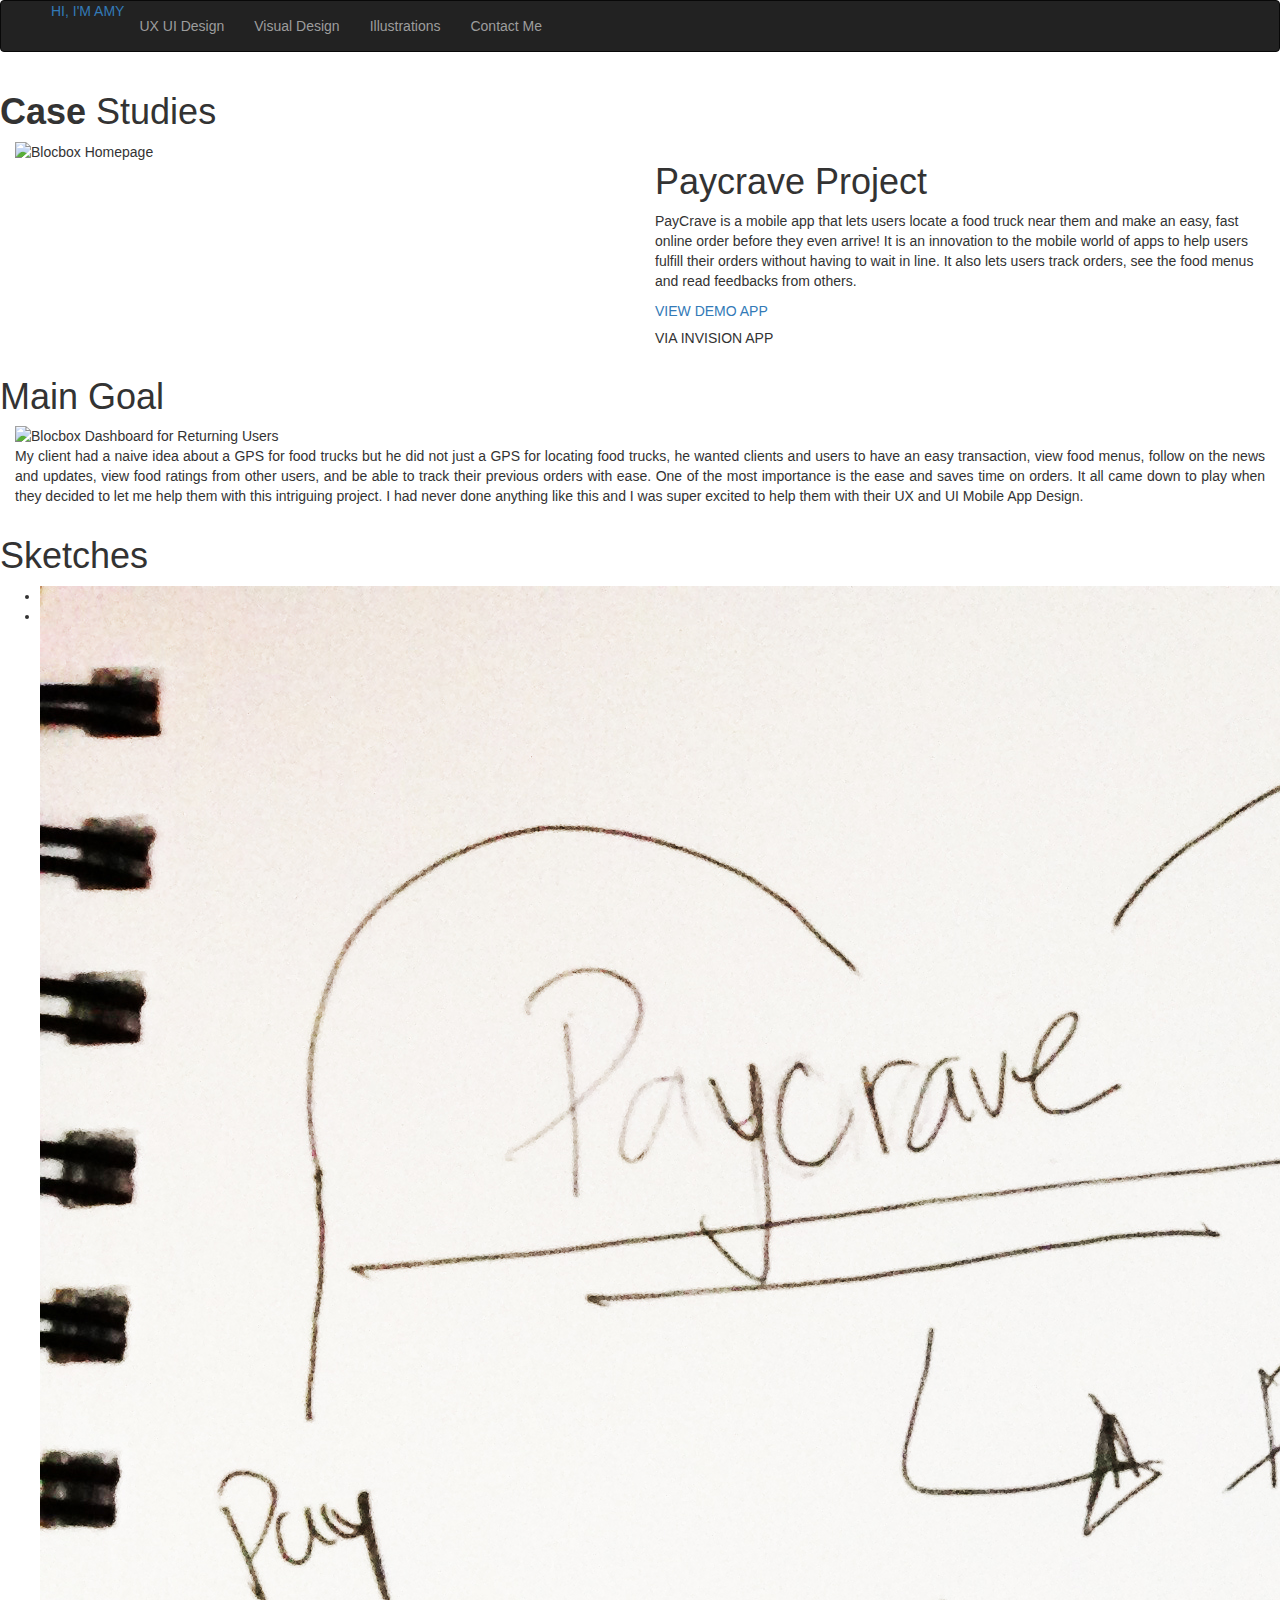
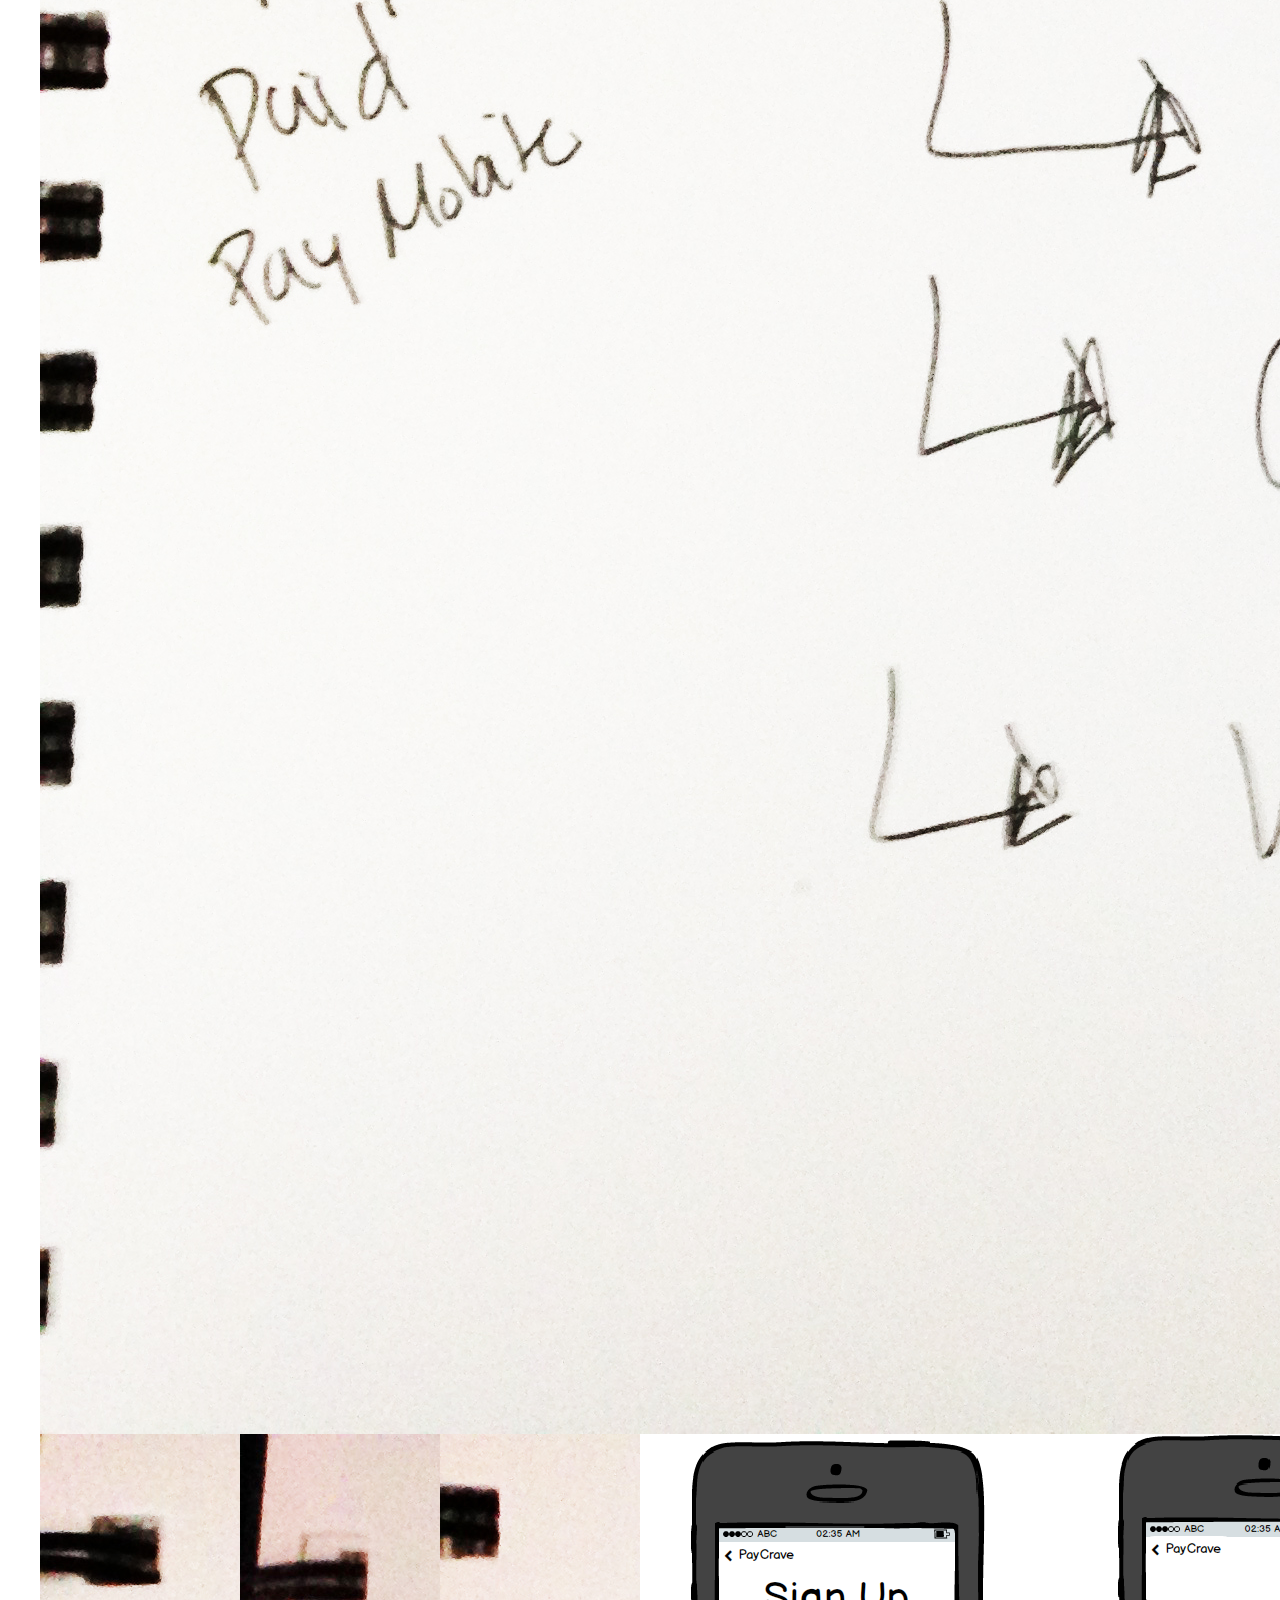
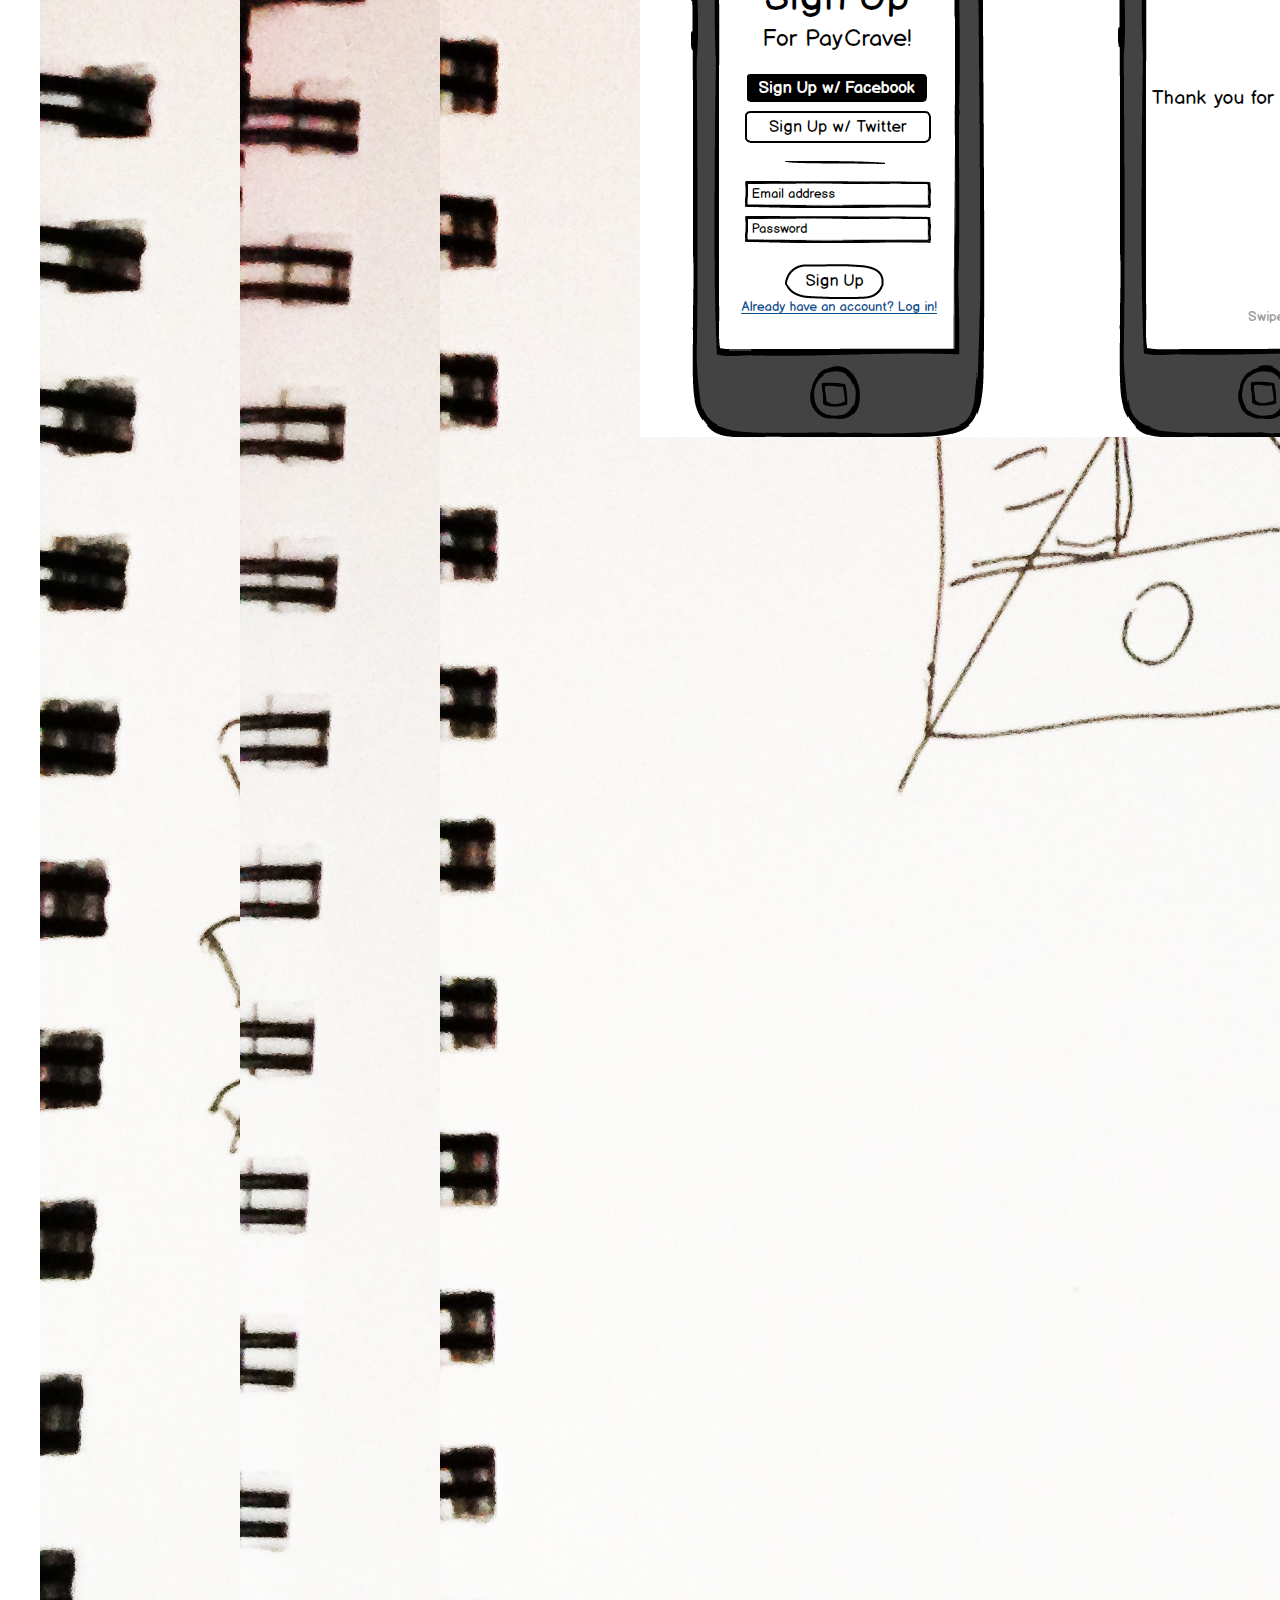
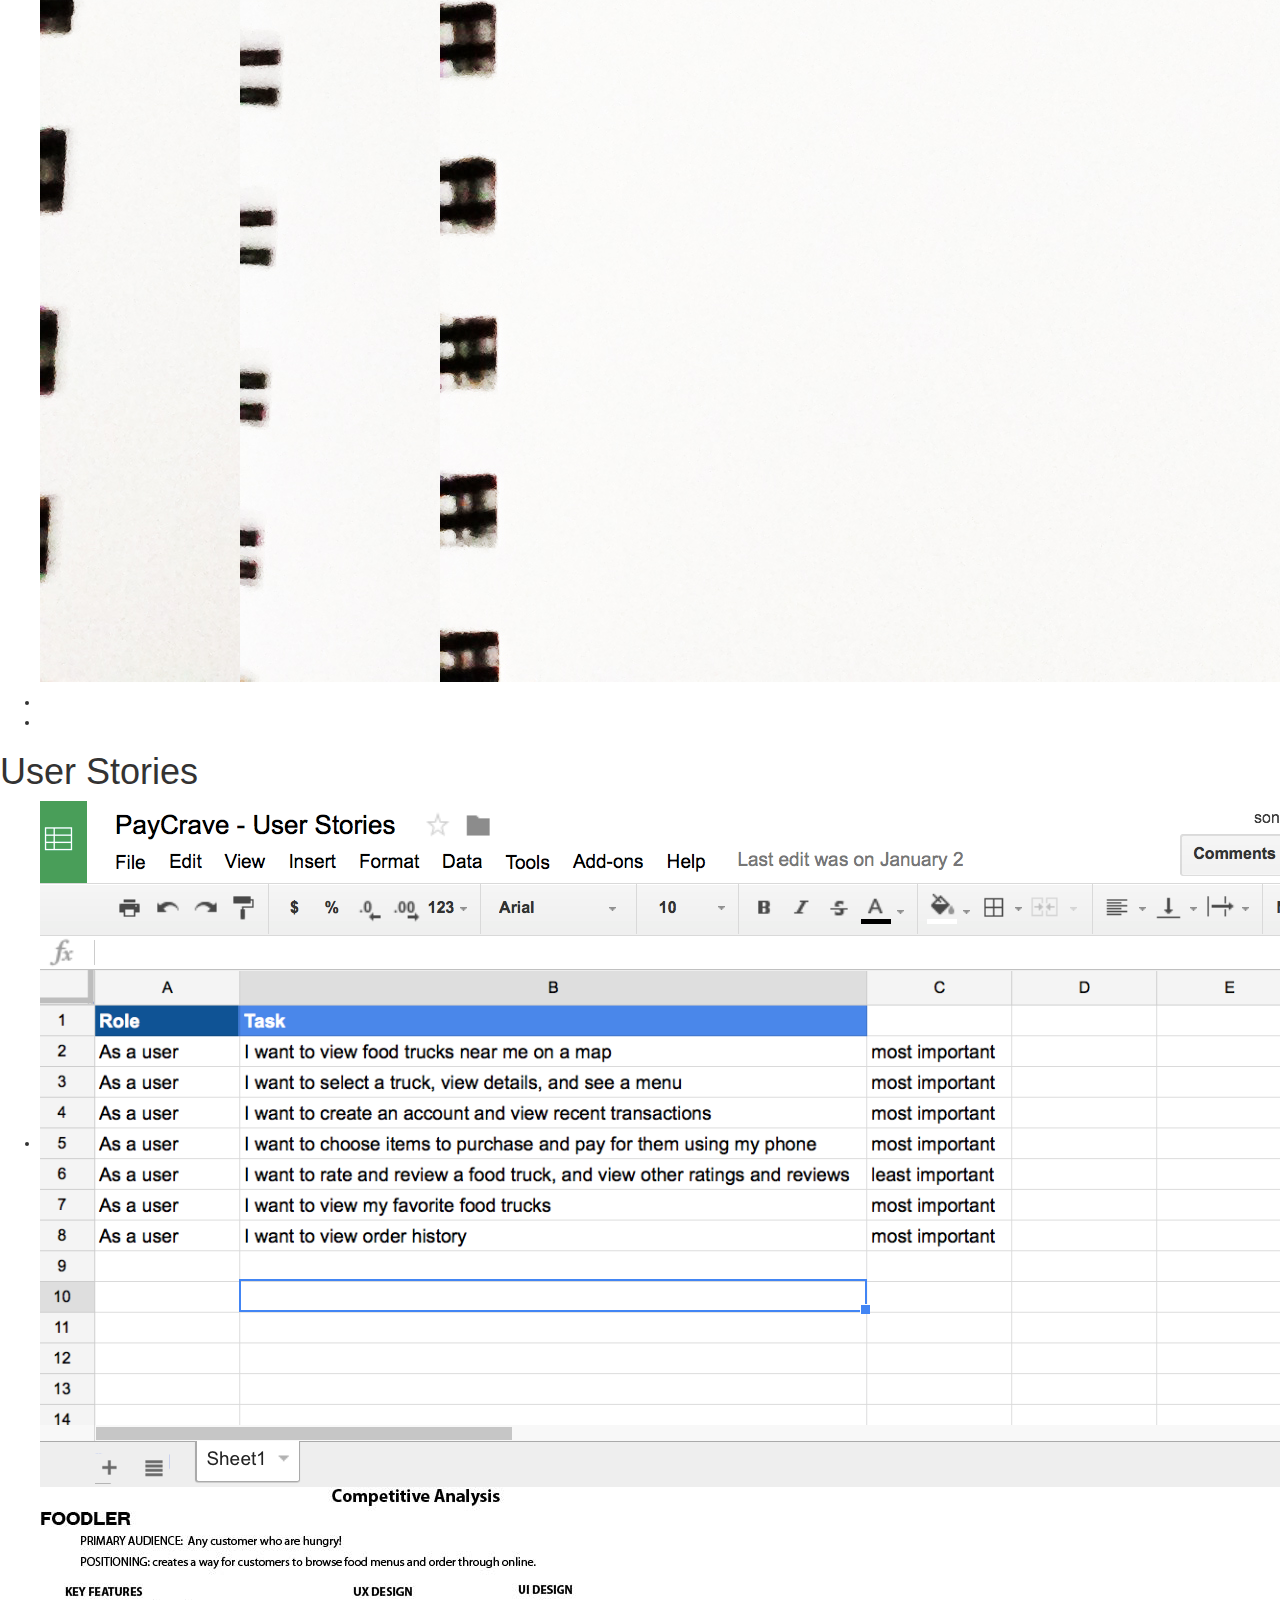
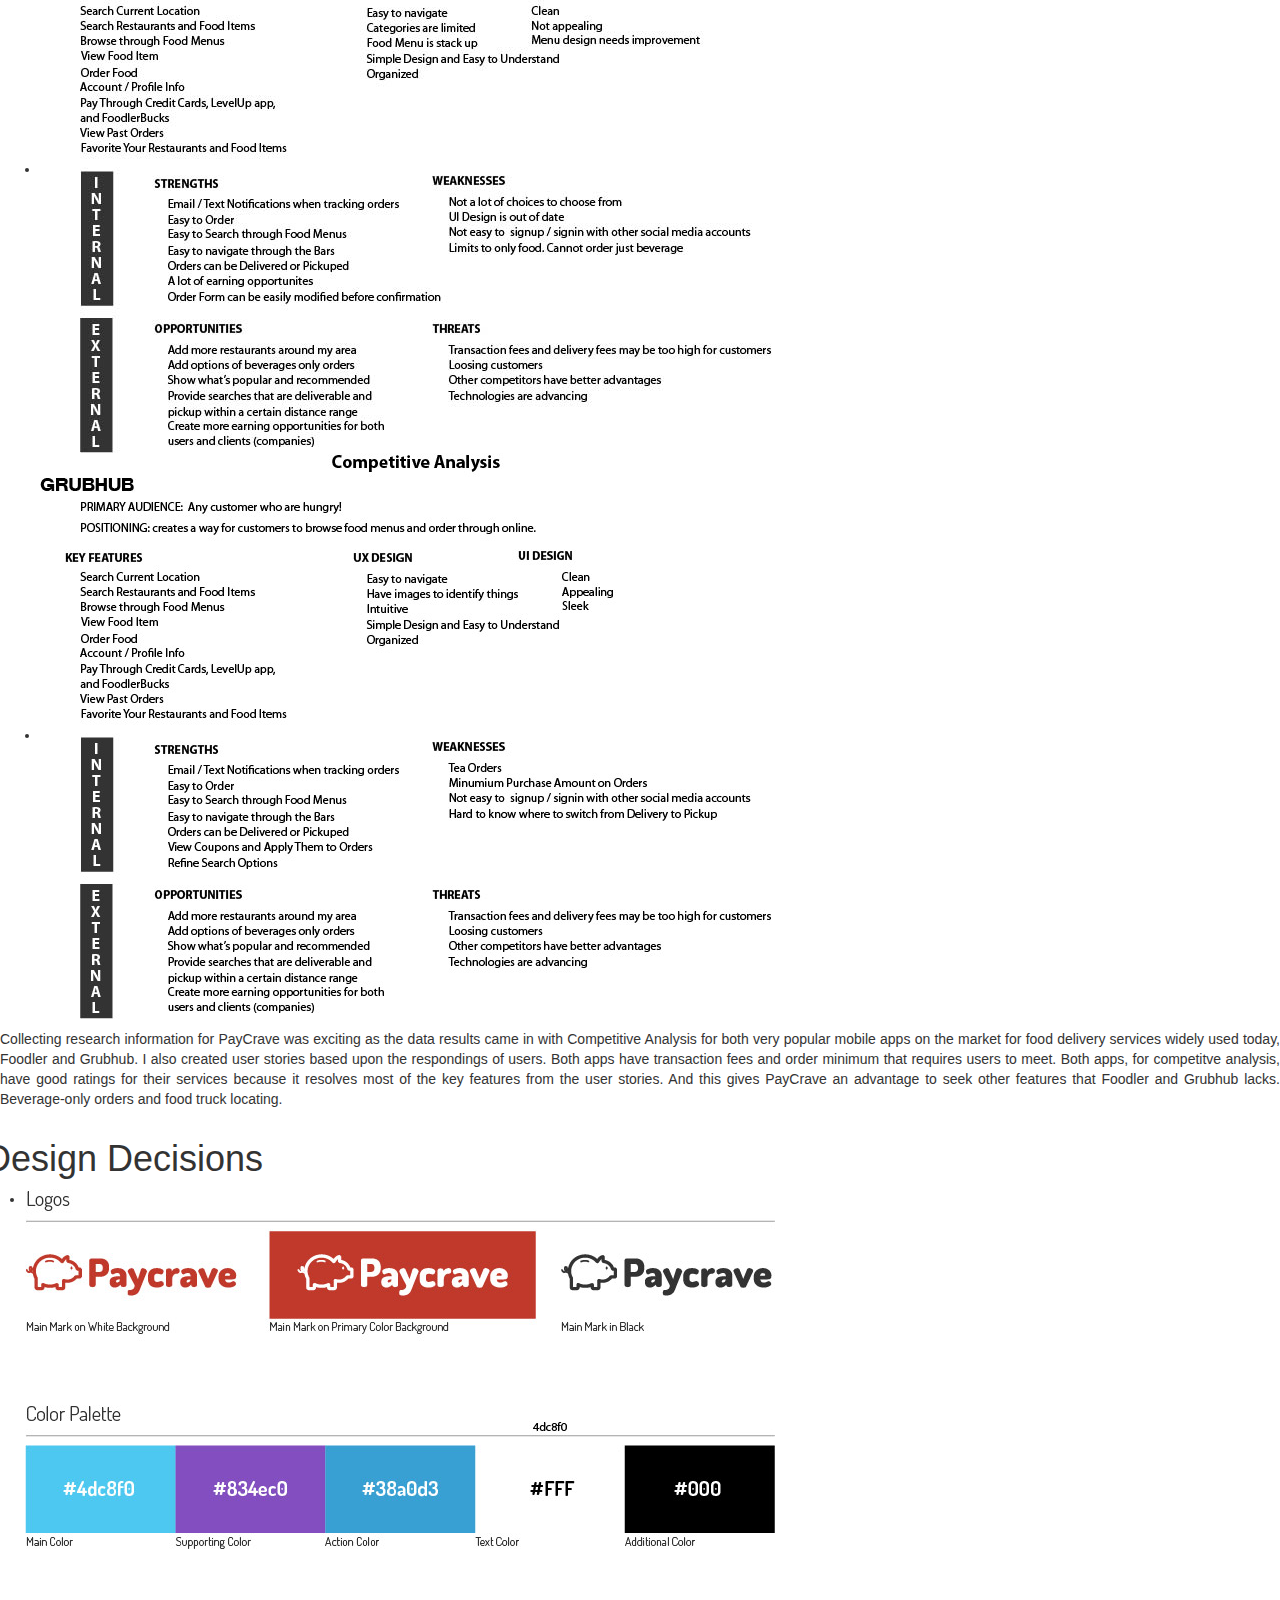
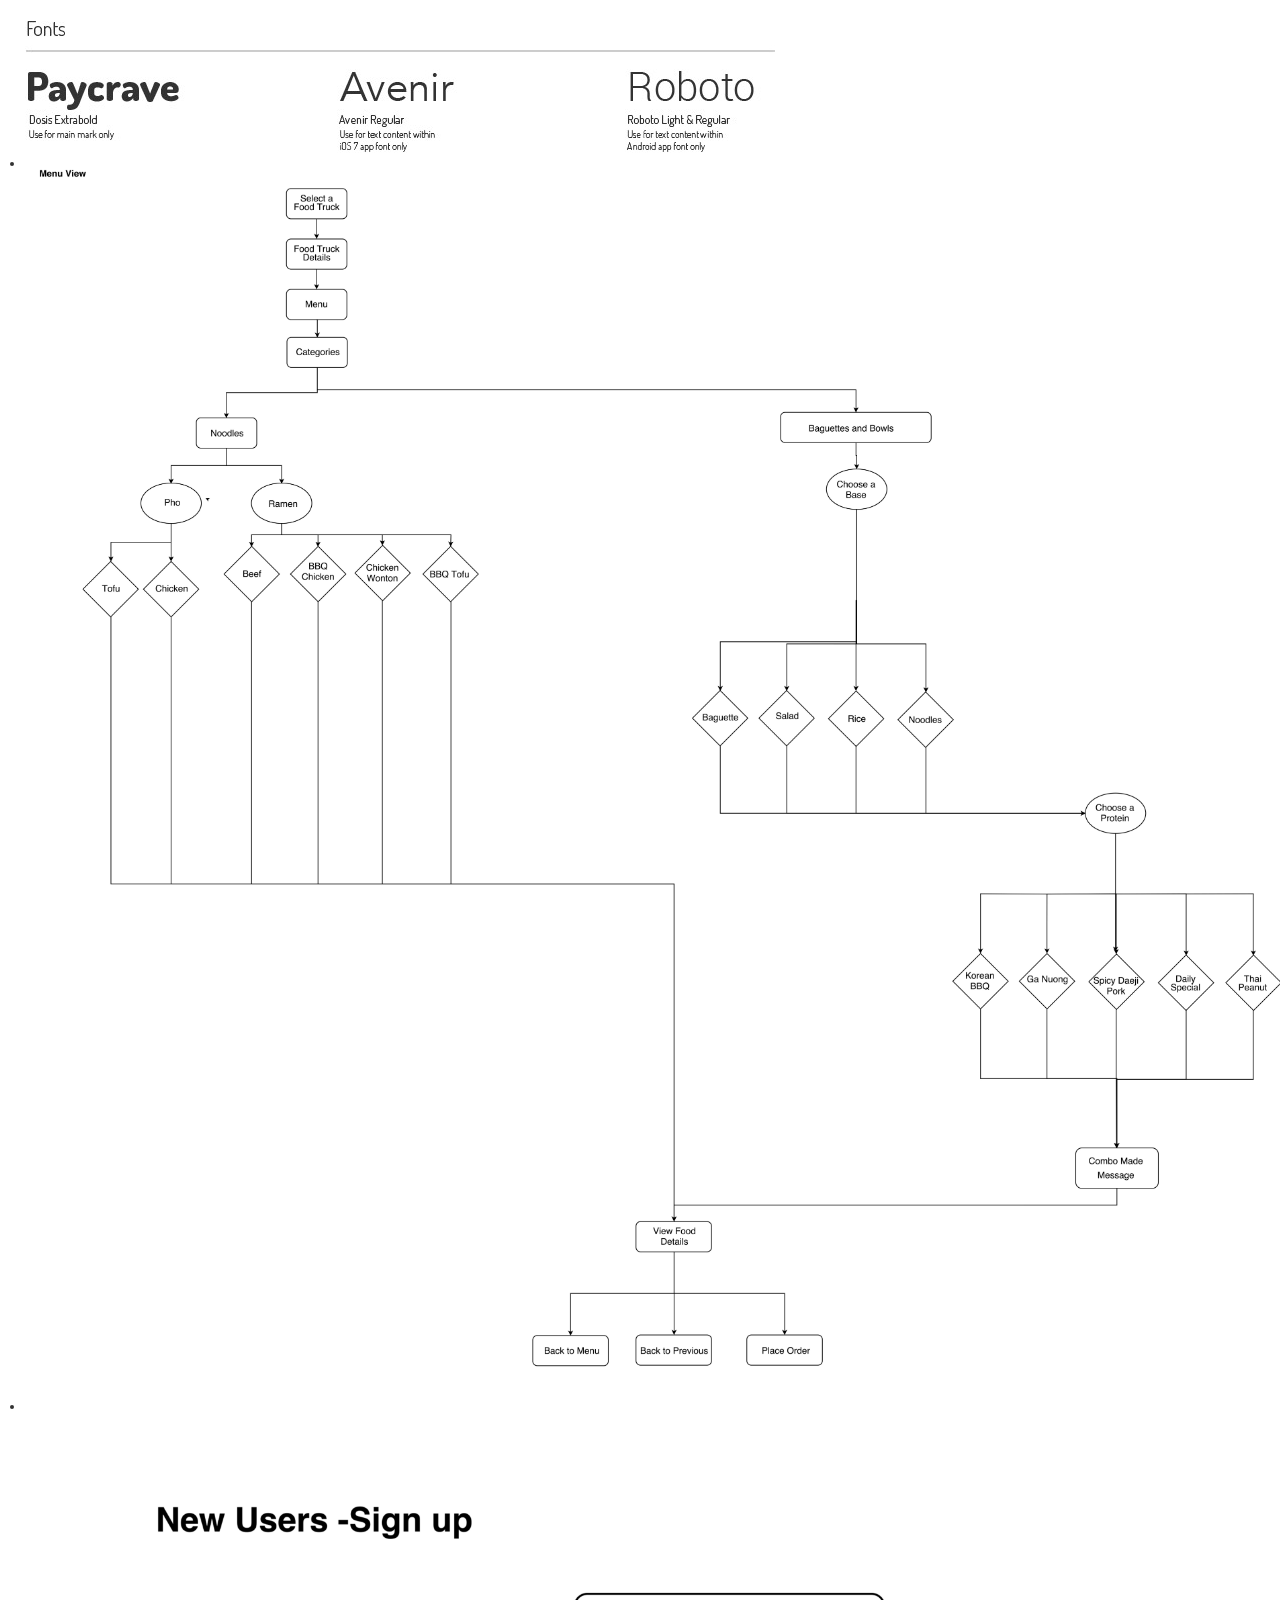
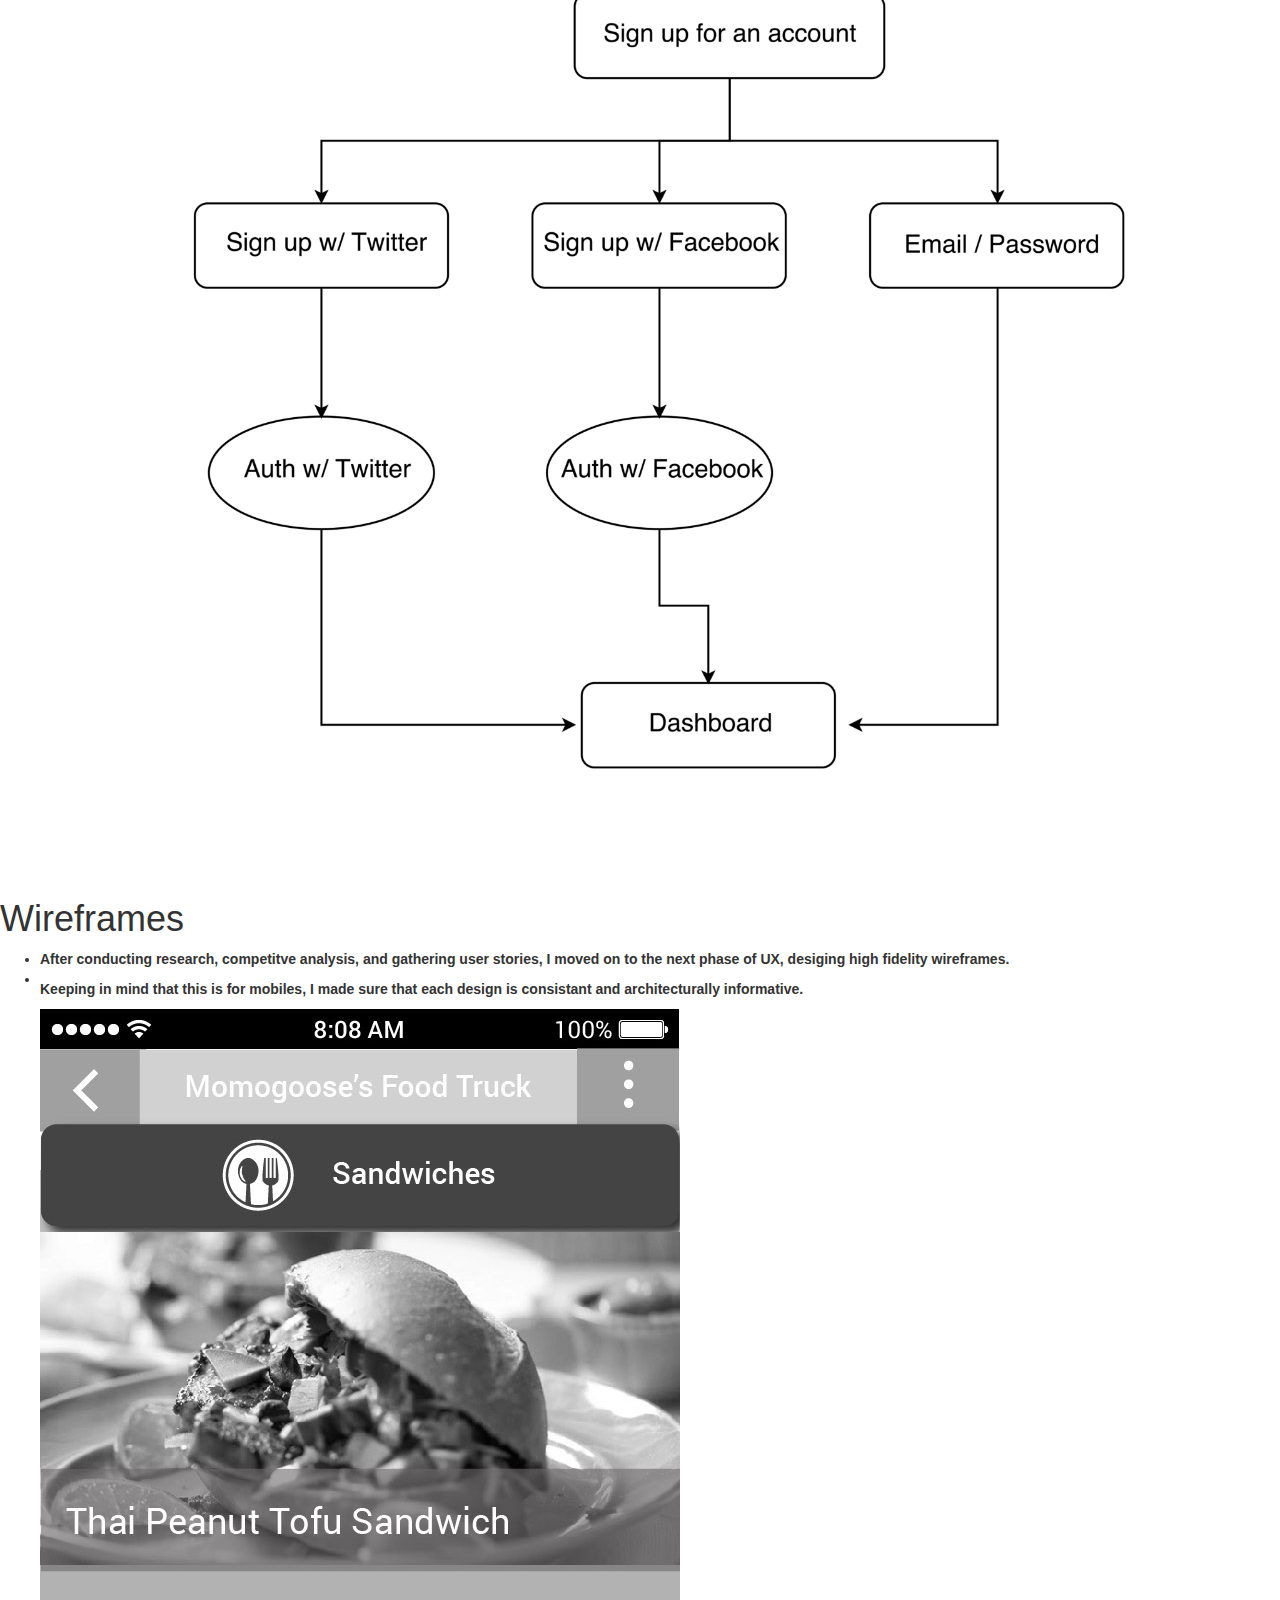
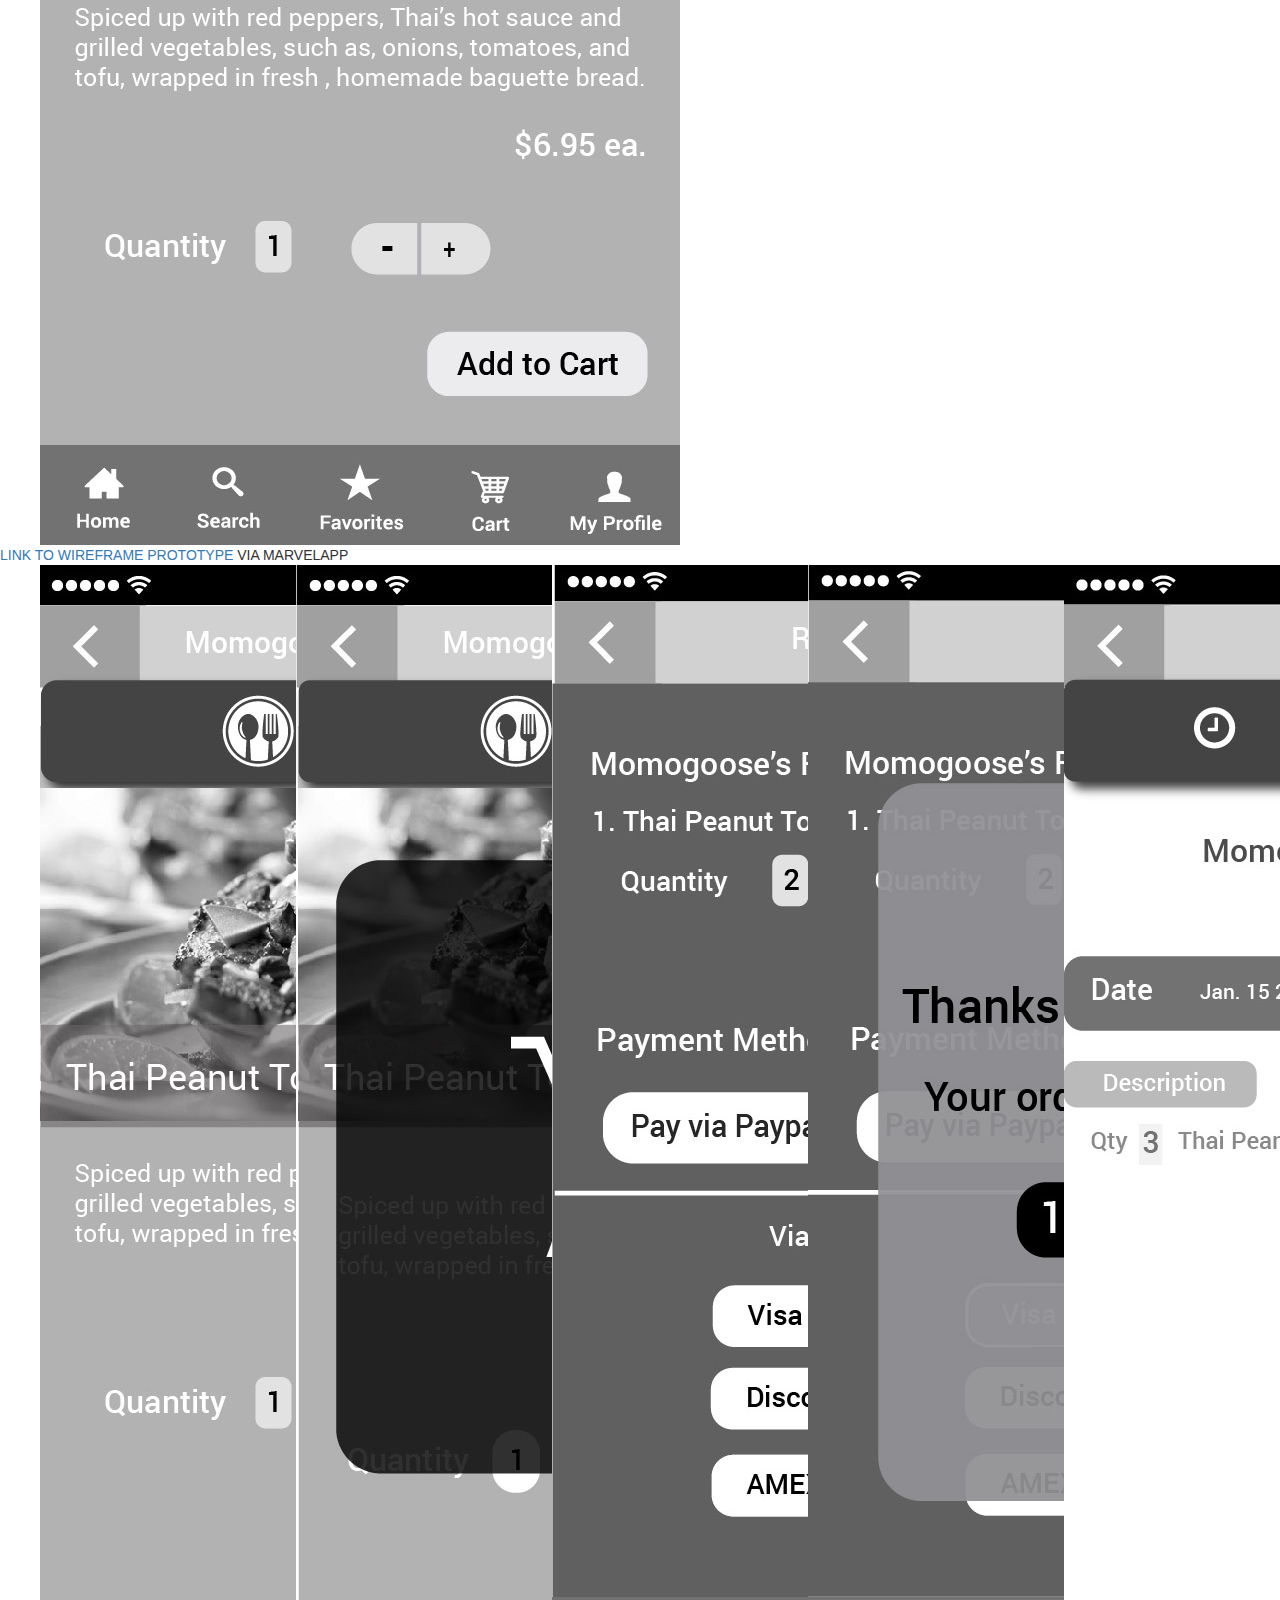
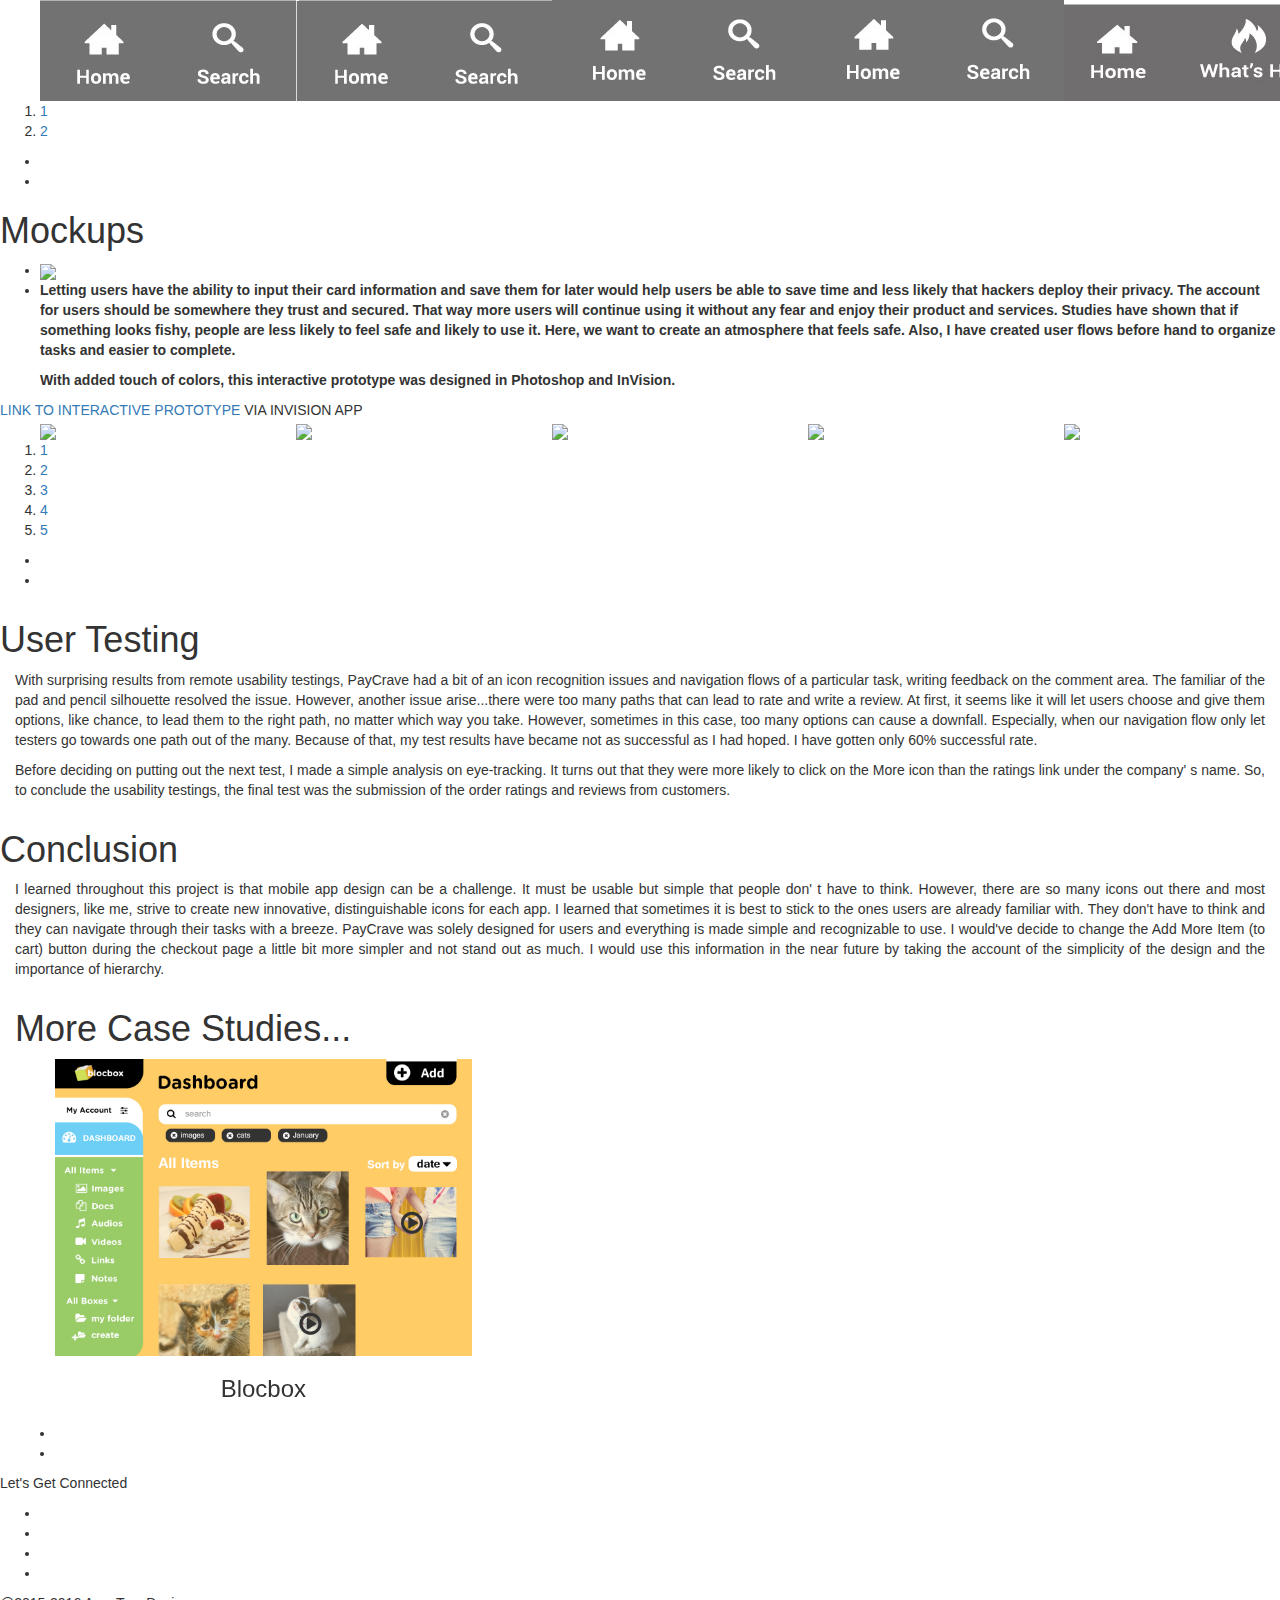
==== case-paycrave.html @ 2e092d91 "Add files via upload" ====
<!DOCTYPE html>
<html class="no-js" lang="en">
<head>
  <meta content="charset=utf-8">

  <meta name="viewport" content="width=device-width, initial-scale=1.0, maximum-scale=1.0, user-scalable=0">
	<link rel="shortcut icon" href="../favicon.ico">
	<link href='https://fonts.googleapis.com/css?family=Droid+Sans:400,700' rel='stylesheet' type='text/css'>
  <link href='https://fonts.googleapis.com/css?family=PT+Sans:400,400italic,700,700italic' rel='stylesheet' type='text/css'>
  <link href='https://fonts.googleapis.com/css?family=PT+Sans+Caption:400,700' rel='stylesheet' type='text/css'>
	<link href='//fonts.googleapis.com/css?family=Oswald' rel='stylesheet' type='text/css'>
	<link href='//fonts.googleapis.com/css?family=Roboto' rel='stylesheet' type='text/css'>
  <link href='https://fonts.googleapis.com/css?family=Roboto+Condensed:400,300,300italic,400italic,700,700italic' rel='stylesheet' type='text/css'>
  	<!-- flex CSS --> 
	<link rel="stylesheet" href="css/flexslider.css" type="text/css" media="screen" />

	<!-- Modernizr -->
  	<script src="js/modernizr.js"></script>
  <link rel="stylesheet" href="css/font-awesome.css">
  <link rel="stylesheet" href="css/bootstrap.min.css">
  <link rel="stylesheet" href="css/case-paycrave.css">
  
	<title>Amy Tom &#124; Case Study: PayCrave</title>
  <link rel="swhortcut icon" href="images/amylogodesign6a.jpg"/>
</head>

<body class="loading">
  <nav class="navbar navbar-inverse">
    <div class="container-fluid">
      <div class="navbar-header">
        <button type="button" class="navbar-toggle" data-toggle="collapse" data-target="#myNavbar">
          <span class="icon-bar"></span>
          <span class="icon-bar"></span>
          <span class="icon-bar"></span>
        </button>
        <a  id="home" href="index.html" style="margin-left: 35px;">HI, I'M AMY</a>
      </div>
      <div class="collapse navbar-collapse" id="myNavbar">
        <ul class="nav navbar-nav">
          <li><a id="nav-1" href="webdesignpage.html" class="filter_btn">UX UI Design <span class="on"></span></a></li>
          <li><a id="nav-2" href="graphicdesign.html">Visual Design</a></li>
          <li><a id="nav-3"href="illustrations.html">Illustrations</a></li>
          <li><a id="nav-4" href="contactme.html">Contact Me</a></li>
        </ul>
      </div>
    </div>
  </nav>


  <div class="container-fluid">
      <section class="web-header">
      <div class="row">
      	<div class="hero">
      		<h1 id="page-title"><strong>Case</strong> Studies</h1>
        </div>
      </div>
      <div class="row">
      <div class="col-sm-6">
      		<div class="left-container">
             <img class="hero-img img-responsive" src="images/paycrave-imgs/paycrave-food-menu.jpg" alt="Blocbox Homepage"/>
          </div>
      </div>
      <div class="col-sm-6">
          <div class="right-container">
            <h1 id="project-title">Paycrave Project</h1>
            <p class="project-description">PayCrave is a mobile app that lets users locate a food truck near them and make an easy, fast online order before they even arrive! It is an innovation to the mobile world of apps to help users fulfill their orders without having to wait in line. It also lets users track orders, see the food menus and read feedbacks from others.</p>
            <btn id="blocbox-btn"><a href="https://invis.io/KB5RAO6M5" target="_blank">VIEW DEMO APP</a></btn>
            <h5 class="blocbox-link">VIA INVISION APP</h5>
          </div>
      </div>
      </div>
      </section>
    </div>
    <div style="clear:both;"></div>
    <div class="container-fluid">
    <section id="summary">
      <div class="row">
        <div class="label-title">
            <h1>Main Goal</h1>
        </div>
      </div>
      <div class="row">
        <div class="col-sm-12">
        <div class="summary-img">
          <img class="img-responsive" src="images/paycrave-imgs/paycrave-signup.jpg" alt="Blocbox Dashboard for Returning Users"/>
        </div>
        </div>
      </div>
      <div class="row">
        <div class="col-sm-12">
          <div class="summary-description">
            <p class="text-justify">My client had a naive idea about a GPS for food trucks but he did not just a GPS for locating food trucks, he wanted clients and users to have an easy transaction, view food menus, follow on the news and updates, view food ratings from other users, and be able to track their previous orders with ease. One of the most importance is the ease and saves time on orders. It all came down to play when they decided to let me help them with this intriguing project. I had never done anything like this and I was super excited to help them with their UX and UI Mobile App Design.</p>
          </div>
        </div>
      </div>
    </section>
    </div>
    <section id="summary" class="sketches">
		<div class="label-title">
			<h1>Sketches</h1>
		</div>
        <div id="slider3" class="flexslider">
			<ul class="slides">
                <li>
                    <div class="bx_center">
						<img src="images/sketches/mindmap-paycrave.jpg" />

                    </div>
                    <div class="clear"></div>
  	    		</li>
                <li>
                    <div class="bx_center">
						<img src="images/sketches/paycrave-wireframesketches.jpg" />
                    </div>
                    <div class="clear"></div>
  	    		</li>
                <li>
                    <div class="bx_center">
						<img src="images/sketches/paycrave-wireframesketches2.jpg" />
                    </div>
                    <div class="clear"></div>
  	    		</li>
                <li>
                    <div class="bx_center">
						<img src="images/sketches/paycrave-creatingaccount.png" />
                    </div>
                    <div class="clear"></div>
  	    		</li>
                
			</ul>
        </div>
        
        <div class="clear"></div>
        
        <div id="carousel3" class="flexslider">
			<ul class="slides">
            <li>
  	    	    <img src="images/sketches/mindmap-paycrave.jpg" />
  	    	</li>
  	    	<li>
  	    	    <img src="images/sketches/paycrave-wireframesketches.jpg" />
  	    	</li>
  	    	<li>
  	    	    <img src="images/sketches/paycrave-wireframesketches2.jpg" />
  	    	</li>
  	    	<li>
  	    	    <img src="images/sketches/paycrave-creatingaccount.png" />
  	    	</li>	
			</ul>         
        </div>
    </section>
    <section id="user-research">
      <div class="label-title">
      <h1>User Stories</h1></div>
      <div class="research-img">
      <ul>
        <li><img src="images/research-imgs/paycrave-userstories.jpg" alt="Blocbox Survey Responses"/></li>
        <li><img src="images/research-imgs/paycrave-competitive-analysis.jpg" alt="Blocbox Survey Charts"/></li>
        <li><img src="images/research-imgs/paycrave-competitive-analysis2.jpg" alt="Persona Story"/></li>
        
      </div>
      <div class="research-description">
        <p class="text-justify">Collecting research information for PayCrave was exciting as the data results came in with Competitive Analysis for both very popular mobile apps on the market for food delivery services widely used today, Foodler and Grubhub. I also created user stories based upon the respondings of users. Both apps have transaction fees and order minimum that requires users to meet. Both apps, for competitve analysis, have good ratings for their services because it resolves most of the key features from the user stories. And this gives PayCrave an advantage to seek other features that Foodler and Grubhub lacks. Beverage-only orders and food truck locating.</p>
      </div>
      <div class="row">
      <div class="center-title">
      <h1>Design Decisions</h1>
      </div>
      </div>
      <div class="row">
      <div class="decisions-img">
      <ul>
        <li><img class="img-responsive" src="images/decisions-img/Paycrave_color_palettes_fonts.jpg" alt="Blocbox Color Palette"/></li>
        <li><img class="img-responsive" src="images/decisions-img/paycrave-user-flow.jpg" alt="Blocbox Type Fonts"/></li>
        <li><img class="img-responsive" src="images/decisions-img/paycrave-userflow-signup.jpg" alt="User Flow"/></li>
      </ul>
      </div>
      </div>
      </div> 
    <div class="container-fluid">
    </section>
    <section id="summary" class="wireframes">
		<div class="label-title">
			<h1>Wireframes</h1>
		</div>
        <div id="slider1" class="flexslider">
			<ul class="slides">
                <li>
                	<div class="bx_left">
                    	<p><strong>After conducting research, competitve analysis, and gathering user stories, I moved on to the next phase of UX, desiging high fidelity wireframes. </strong></p>
                        <p><strong>Keeping in mind that this is for mobiles, I made sure that each design is consistant and architecturally informative. </strong></p>  	    	   		 
                    </div>
                    <div class="bx_right">
						<img src="images/wireframes/paycrave/paycrave-food-item-descriptionandorder-wireframe_paycrave-fooditem.jpg" />
                    </div>
                    <div class="clear"></div>
  	    		</li>
                <li>
                	<div class="bx_left">
                    	<p><strong>After conducting research, competitve analysis, and gathering user stories, I moved on to the next phase of UX, desiging high fidelity wireframes.</strong></p>
                        <p><strong>Keeping in mind that this is for mobiles, I made sure that each design is consistant and architecturally informative. </strong></p>     	    	   		 
                    </div>
                    <div class="bx_right">
						<img src="images/wireframes/paycrave/paycrave-food-item-descriptionandorder-wireframe_paycrave-item_added.jpg" />
                    </div>
                    <div class="clear"></div>
  	    		</li>
                <li>
                	<div class="bx_left">
                    	<p><strong>After conducting research, competitve analysis, and gathering user stories, I moved on to the next phase of UX, desiging high fidelity wireframes.</strong></p>
                       <p><strong>Keeping in mind that this is for mobiles, I made sure that each design is consistant and architecturally informative. </strong></p>     	    	   		 
                    </div>
                    <div class="bx_right">
						<img src="images/wireframes/paycrave/paycrave-order-checkout-wireframe_paycrave-payment.jpg" />
                    </div>
                    <div class="clear"></div>
  	    		</li>
                <li>
                	<div class="bx_left">
                    	<p><strong>After conducting research, competitve analysis, and gathering user stories, I moved on to the next phase of UX, desiging high fidelity wireframes.</strong></p>
                        <p><strong>Keeping in mind that this is for mobiles, I made sure that each design is consistant and architecturally informative. </strong></p>     	    	   		 
                    </div>
                    <div class="bx_right">
						<img src="images/wireframes/paycrave/paycrave-order-checkout-wireframe-03.jpg" />
                    </div>
                    <div class="clear"></div>
  	    		</li>
                <li>
                	<div class="bx_left">
                    	<p><strong>After conducting research, competitve analysis, and gathering user stories, I moved on to the next phase of UX, desiging high fidelity wireframes.</strong></p>
                        <p><strong>Keeping in mind that this is for mobiles, I made sure that each design is consistant and architecturally informative. </strong></p>    	    	   		 
                    </div>
                    <div class="bx_right">
						<img src="images/wireframes/paycrave/paycrave-order-history-detailed-wireframe-01.jpg" />
                    </div>
                    <div class="clear"></div>
  	    		</li>
                <li>
                	<div class="bx_left">
                    	<p><strong>After conducting research, competitve analysis, and gathering user stories, I moved on to the next phase of UX, desiging high fidelity wireframes. </strong></p>
                        <p><strong>Keeping in mind that this is for mobiles, I made sure that each design is consistant and architecturally informative. </strong></p>    	    	   		 
                    </div>
                    <div class="bx_right">
						<img src="images/wireframes/paycrave/paycrave-purchaseandorder-wireframes-01.png" />
                    </div>
                    <div class="clear"></div>
  	    		</li>
                <li>
                	<div class="bx_left">
                    	<p><strong>After conducting research, competitve analysis, and gathering user stories, I moved on to the next phase of UX, desiging high fidelity wireframes.</strong></p>
                       <p><strong>Keeping in mind that this is for mobiles, I made sure that each design is consistant and architecturally informative. </strong></p>   	 
                    </div>
                    <div class="bx_right">
						<img src="images/wireframes/paycrave/paycrave-select-food-wireframe-01.jpg" />
                    </div>
                    <div class="clear"></div>
  	    		</li>
                <li>
                	<div class="bx_left">
                    	<p><strong>After conducting research, competitve analysis, and gathering user stories, I moved on to the next phase of UX, desiging high fidelity wireframes.</strong></p>
                        <p><strong>Keeping in mind that this is for mobiles, I made sure that each design is consistant and architecturally informative. </strong></p>     	    	   		 
                    </div>
                    <div class="bx_right">
						<img src="images/wireframes/paycrave/paycrave-submitratings-wireframe-01.jpg" />
                    </div>
                    <div class="clear"></div>
  	    		</li> 
                <li>
                	<div class="bx_left">
                    	<p><strong>After conducting research, competitve analysis, and gathering user stories, I moved on to the next phase of UX, desiging high fidelity wireframes.</strong></p>
                        <p><strong>Keeping in mind that this is for mobiles, I made sure that each design is consistant and architecturally informative. </strong></p>      	   		 
                    </div>
                    <div class="bx_right">
						          <img src="images/wireframes/paycrave/paycrave-submitratings-wireframe-02.jpg" />
                    </div>
                    <div class="clear"></div>
  	    		</li>
               <!--li>
                  <div class="bx_left">
                      <p><strong>After conducting research, competitve analysis, and gathering user stories, I moved on to the next phase of UX, desiging high fidelity wireframes. </strong></p>
                        <p><strong>Keeping in mind that this is for mobiles, I made sure that each design is consistant and architecturally informative. </strong></p>    
                    <div class="bx_right">
            <img src="images/wireframes/paycrave/paycrave-submitratings-wireframe-03.jpg" />
                    </div>
                    <div class="clear"></div-->
            </li>
                         
			</ul>
        </div>  
          
        
        <div class="thumb_button">
        	<btn id="prototype-btn" target="_blank"><a href="https://marvelapp.com/24bb4gh">LINK TO WIREFRAME PROTOTYPE</a></btn>
            <span>VIA MARVELAPP</span>
        </div>
        <div class="clear"></div>
        
        <div id="carousel1" class="flexslider">
			<ul class="slides">
            <li>
  	    	    <img src="images/wireframes/paycrave/paycrave-food-item-descriptionandorder-wireframe_paycrave-fooditem.jpg" />
  	    	</li>
  	    	<li>
  	    	    <img src="images/wireframes/paycrave/paycrave-food-item-descriptionandorder-wireframe_paycrave-item_added.jpg" />
  	    	</li>
  	    	<li>
  	    	    <img src="images/wireframes/paycrave/paycrave-order-checkout-wireframe_paycrave-payment.jpg" />
  	    	</li>
  	    	<li>
  	    	    <img src="images/wireframes/paycrave/paycrave-order-checkout-wireframe-03.jpg" />
  	    	</li>
            <li>
  	    	    <img src="images/wireframes/paycrave/paycrave-order-history-detailed-wireframe-01.jpg" />
  	    	</li>
  	    	<li>
  	    	    <img src="images/wireframes/paycrave/paycrave-purchaseandorder-wireframes-01.png" />
  	    	</li>
  	    	<li>
  	    	    <img src="images/wireframes/paycrave/paycrave-select-food-wireframe-01.jpg" />
  	    	</li>
  	    	<li>
  	    	    <img src="images/wireframes/paycrave/paycrave-submitratings-wireframe-01.jpg" />
  	    	</li>
            <li>
  	    	    <img src="images/wireframes/paycrave/paycrave-submitratings-wireframe-02.jpg" />
  	    	</li>
  	    	<!--li>
  	    	    <img src="images/wireframes/paycrave/paycrave-submitratings-wireframe-03.jpg" />
  	    	</li-->
  	    	
			</ul>         
        </div>
    </section>
  </div>
    <section id="summary" class="mockups">
      <div class="label-title">
      <h1>Mockups</h1></div>
        <div id="slider2" class="flexslider">
          <ul class="slides">
            	<li>
                	<div class="bx_left">
  	    	   		 <img src="images/paycrave-imgs/Paycrave-LoadingView.jpg" />
                    </div>
                    <div class="bx_right">
                    	<p><strong>Letting users have the ability to input their card information and save them for later would help users be able to save time and less likely that hackers deploy their privacy. The account for users should be somewhere they trust and secured. That way more users will continue using it without any fear and enjoy their product and services. Studies have shown that if something looks fishy, people are less likely to feel safe and likely to use it. Here, we want to create an atmosphere that feels safe. Also, I have created user flows before hand to organize tasks and easier to complete.</strong></p>
                        <p><strong>With added touch of colors, this interactive prototype was designed in Photoshop and InVision. </strong></p>
                    </div>
                    <div class="clear"></div>
  	    		</li> 	  
            	<li>
                	<div class="bx_left">
  	    	   		 <img src="images/paycrave-imgs/PayCrave-Sign-up.jpg" />
                    </div>
                    <div class="bx_right">
                    	<p><strong>Letting users have the ability to input their card information and save them for later would help users be able to save time and less likely that hackers deploy their privacy. The account for users should be somewhere they trust and secured. That way more users will continue using it without any fear and enjoy their product and services. Studies have shown that if something looks fishy, people are less likely to feel safe and likely to use it. Here, we want to create an atmosphere that feels safe. Also, I have created user flows before hand to organize tasks and easier to complete.</strong></p>
                        <p><strong>With added touch of colors, this interactive prototype was designed in Photoshop and InVision. </strong></p>
                    </div>
                    <div class="clear"></div>
  	    		</li> 	
            	<li>
                	<div class="bx_left">
  	    	   		 <img src="images/paycrave-imgs/PayCrave-Sign-up.jpg" />
                    </div>
                    <div class="bx_right">
                    	<p><strong>Letting users have the ability to input their card information and save them for later would help users be able to save time and less likely that hackers deploy their privacy. The account for users should be somewhere they trust and secured. That way more users will continue using it without any fear and enjoy their product and services. Studies have shown that if something looks fishy, people are less likely to feel safe and likely to use it. Here, we want to create an atmosphere that feels safe. Also, I have created user flows before hand to organize tasks and easier to complete.</strong></p>
                        <p><strong>With added touch of colors, this interactive prototype was designed in Photoshop and InVision. </strong></p>
                    </div>
                    <div class="clear"></div>
  	    		</li> 	  
            	<li>
                	<div class="bx_left">
  	    	   		 <img src="images/paycrave-imgs/PayCrave-Sign-up-confirmation.jpg" />
                    </div>
                    <div class="bx_right">
                    	<p><strong>Letting users have the ability to input their card information and save them for later would help users be able to save time and less likely that hackers deploy their privacy. The account for users should be somewhere they trust and secured. That way more users will continue using it without any fear and enjoy their product and services. Studies have shown that if something looks fishy, people are less likely to feel safe and likely to use it. Here, we want to create an atmosphere that feels safe. Also, I have created user flows before hand to organize tasks and easier to complete.</strong></p>
                        <p><strong>With added touch of colors, this interactive prototype was designed in Photoshop and InVision. </strong></p>
                    </div>
                    <div class="clear"></div>
  	    		</li> 	   
            	<li>
                	<div class="bx_left">
  	    	   		 <img src="images/paycrave-imgs/Paycrave-HomepageView.jpg" />
                    </div>
                    <div class="bx_right">
                    	<p><strong>Letting users have the ability to input their card information and save them for later would help users be able to save time and less likely that hackers deploy their privacy. The account for users should be somewhere they trust and secured. That way more users will continue using it without any fear and enjoy their product and services. Studies have shown that if something looks fishy, people are less likely to feel safe and likely to use it. Here, we want to create an atmosphere that feels safe. Also, I have created user flows before hand to organize tasks and easier to complete.</strong></p>
                        <p><strong>With added touch of colors, this interactive prototype was designed in Photoshop and InVision. </strong></p>
                    </div>
                    <div class="clear"></div>
  	    		</li> 	  
            	<li>
                	<div class="bx_left">
  	    	   		 <img src="images/paycrave-imgs/Paycrave-MapSearchingView.jpg" />
                    </div>
                    <div class="bx_right">
                    	<p><strong>Letting users have the ability to input their card information and save them for later would help users be able to save time and less likely that hackers deploy their privacy. The account for users should be somewhere they trust and secured. That way more users will continue using it without any fear and enjoy their product and services. Studies have shown that if something looks fishy, people are less likely to feel safe and likely to use it. Here, we want to create an atmosphere that feels safe. Also, I have created user flows before hand to organize tasks and easier to complete.</strong></p>
                        <p><strong>With added touch of colors, this interactive prototype was designed in Photoshop and InVision. </strong></p>
                    </div>
                    <div class="clear"></div>
  	    		</li> 	
            	<li>
                	<div class="bx_left">
  	    	   		 <img src="images/paycrave-imgs/Paycrave-MapResultsView.jpg" />
                    </div>
                    <div class="bx_right">
                    	<p><strong>Letting users have the ability to input their card information and save them for later would help users be able to save time and less likely that hackers deploy their privacy. The account for users should be somewhere they trust and secured. That way more users will continue using it without any fear and enjoy their product and services. Studies have shown that if something looks fishy, people are less likely to feel safe and likely to use it. Here, we want to create an atmosphere that feels safe. Also, I have created user flows before hand to organize tasks and easier to complete.</strong></p>
                        <p><strong>With added touch of colors, this interactive prototype was designed in Photoshop and InVision. </strong></p>
                    </div>
                    <div class="clear"></div>
  	    		</li> 	  
            	<li>
                	<div class="bx_left">
  	    	   		 <img src="images/paycrave-imgs/Paycrave-MapPinSelected.jpg" />
                    </div>
                    <div class="bx_right">
                    	<p><strong>Letting users have the ability to input their card information and save them for later would help users be able to save time and less likely that hackers deploy their privacy. The account for users should be somewhere they trust and secured. That way more users will continue using it without any fear and enjoy their product and services. Studies have shown that if something looks fishy, people are less likely to feel safe and likely to use it. Here, we want to create an atmosphere that feels safe. Also, I have created user flows before hand to organize tasks and easier to complete.</strong></p>
                        <p><strong>With added touch of colors, this interactive prototype was designed in Photoshop and InVision. </strong></p>
                    </div>
                    <div class="clear"></div>
  	    		</li> 	
            	<li>
                	<div class="bx_left">
  	    	   		 <img src="images/paycrave-imgs/Paycrave-Nav-Menu-View.jpg" />
                    </div>
                    <div class="bx_right">
                    	<p><strong>Letting users have the ability to input their card information and save them for later would help users be able to save time and less likely that hackers deploy their privacy. The account for users should be somewhere they trust and secured. That way more users will continue using it without any fear and enjoy their product and services. Studies have shown that if something looks fishy, people are less likely to feel safe and likely to use it. Here, we want to create an atmosphere that feels safe. Also, I have created user flows before hand to organize tasks and easier to complete.</strong></p>
                        <p><strong>With added touch of colors, this interactive prototype was designed in Photoshop and InVision. </strong></p>
                    </div>
                    <div class="clear"></div>
  	    		</li> 	  
            	<li>
                	<div class="bx_left">
  	    	   		 <img src="images/paycrave-imgs/Paycrave-DetailView.jpg" />
                    </div>
                    <div class="bx_right">
                    	<p><strong>Letting users have the ability to input their card information and save them for later would help users be able to save time and less likely that hackers deploy their privacy. The account for users should be somewhere they trust and secured. That way more users will continue using it without any fear and enjoy their product and services. Studies have shown that if something looks fishy, people are less likely to feel safe and likely to use it. Here, we want to create an atmosphere that feels safe. Also, I have created user flows before hand to organize tasks and easier to complete.</strong></p>
                        <p><strong>With added touch of colors, this interactive prototype was designed in Photoshop and InVision. </strong></p>
                    </div>
                    <div class="clear"></div>
  	    		</li> 	
            	<li>
                	<div class="bx_left">
  	    	   		 <img src="images/paycrave-imgs/Paycrave-DetailView _w_sidemenu.jpg" />
                    </div>
                    <div class="bx_right">
                    	<p><strong>Letting users have the ability to input their card information and save them for later would help users be able to save time and less likely that hackers deploy their privacy. The account for users should be somewhere they trust and secured. That way more users will continue using it without any fear and enjoy their product and services. Studies have shown that if something looks fishy, people are less likely to feel safe and likely to use it. Here, we want to create an atmosphere that feels safe. Also, I have created user flows before hand to organize tasks and easier to complete.</strong></p>
                        <p><strong>With added touch of colors, this interactive prototype was designed in Photoshop and InVision. </strong></p>
                        </div>
                    <div class="clear"></div>
  	    		</li> 	  
            	<li>
                	<div class="bx_left">
  	    	   		 <img src="images/paycrave-imgs/Paycrave-FoodMenu.jpg" />
                    </div>
                    <div class="bx_right">
                    	<p><strong>Letting users have the ability to input their card information and save them for later would help users be able to save time and less likely that hackers deploy their privacy. The account for users should be somewhere they trust and secured. That way more users will continue using it without any fear and enjoy their product and services. Studies have shown that if something looks fishy, people are less likely to feel safe and likely to use it. Here, we want to create an atmosphere that feels safe. Also, I have created user flows before hand to organize tasks and easier to complete.</strong></p>
                        <p><strong>With added touch of colors, this interactive prototype was designed in Photoshop and InVision. </strong></p>
                    </div>
                    <div class="clear"></div>
  	    		</li> 	
            	<li>
                	<div class="bx_left">
  	    	   		 <img src="images/paycrave-imgs/Paycrave-FoodMenu-w-sidebar.jpg" />
                    </div>
                    <div class="bx_right">
                    <p><strong>Letting users have the ability to input their card information and save them for later would help users be able to save time and less likely that hackers deploy their privacy. The account for users should be somewhere they trust and secured. That way more users will continue using it without any fear and enjoy their product and services. Studies have shown that if something looks fishy, people are less likely to feel safe and likely to use it. Here, we want to create an atmosphere that feels safe. Also, I have created user flows before hand to organize tasks and easier to complete.</strong></p>
                        <p><strong>With added touch of colors, this interactive prototype was designed in Photoshop and InVision. </strong></p>
                    </div>
                    <div class="clear"></div>
  	    		</li> 	  
            	<li>
                	<div class="bx_left">
  	    	   		 <img src="images/paycrace-imgs/Paycrave-FoodItemDescriptions.png" />
                    </div>
                    <div class="bx_right">
                    	<p><strong>Letting users have the ability to input their card information and save them for later would help users be able to save time and less likely that hackers deploy their privacy. The account for users should be somewhere they trust and secured. That way more users will continue using it without any fear and enjoy their product and services. Studies have shown that if something looks fishy, people are less likely to feel safe and likely to use it. Here, we want to create an atmosphere that feels safe. Also, I have created user flows before hand to organize tasks and easier to complete.</strong></p>
                        <p><strong>With added touch of colors, this interactive prototype was designed in Photoshop and InVision. </strong></p>
                    </div>
                    <div class="clear"></div>
  	    		</li> 	
            	<li>
                	<div class="bx_left">
  	    	   		 <img src="images/paycrave-imgs/Paycrave-FoodItemDesc-added-msg.png" />
                    </div>
                    <div class="bx_right">
                    	<p><strong>Letting users have the ability to input their card information and save them for later would help users be able to save time and less likely that hackers deploy their privacy. The account for users should be somewhere they trust and secured. That way more users will continue using it without any fear and enjoy their product and services. Studies have shown that if something looks fishy, people are less likely to feel safe and likely to use it. Here, we want to create an atmosphere that feels safe. Also, I have created user flows before hand to organize tasks and easier to complete.</strong></p>
                        <p><strong>With added touch of colors, this interactive prototype was designed in Photoshop and InVision. </strong></p>
                    </div>
                    <div class="clear"></div>
  	    		</li> 	  
            	<li>
                	<div class="bx_left">
  	    	   		 <img src="images/paycrave-imgs/Paycrave-Sandwiches-menu.png" />
                    </div>
                    <div class="bx_right">
                    	<p><strong>Letting users have the ability to input their card information and save them for later would help users be able to save time and less likely that hackers deploy their privacy. The account for users should be somewhere they trust and secured. That way more users will continue using it without any fear and enjoy their product and services. Studies have shown that if something looks fishy, people are less likely to feel safe and likely to use it. Here, we want to create an atmosphere that feels safe. Also, I have created user flows before hand to organize tasks and easier to complete.</strong></p>
                        <p><strong>With added touch of colors, this interactive prototype was designed in Photoshop and InVision. </strong></p>
                    </div>
                    <div class="clear"></div>
  	    		</li> 	
            	<li>
                	<div class="bx_left">
  	    	   		 <img src="images/paycrave-imgs/Paycrave-YourOrdersView.png" />
                    </div>
                    <div class="bx_right">
                    	<p><strong>Letting users have the ability to input their card information and save them for later would help users be able to save time and less likely that hackers deploy their privacy. The account for users should be somewhere they trust and secured. That way more users will continue using it without any fear and enjoy their product and services. Studies have shown that if something looks fishy, people are less likely to feel safe and likely to use it. Here, we want to create an atmosphere that feels safe. Also, I have created user flows before hand to organize tasks and easier to complete.</strong></p>
                        <p><strong>With added touch of colors, this interactive prototype was designed in Photoshop and InVision. </strong></p>
                    </div>
                    <div class="clear"></div>
  	    		</li> 	  
            	<li>
                	<div class="bx_left">
  	    	   		 <img src="images/paycrave-imgs/Paycrave-payment-view.png" />
                    </div>
                    <div class="bx_right">
                    	<p><strong>Letting users have the ability to input their card information and save them for later would help users be able to save time and less likely that hackers deploy their privacy. The account for users should be somewhere they trust and secured. That way more users will continue using it without any fear and enjoy their product and services. Studies have shown that if something looks fishy, people are less likely to feel safe and likely to use it. Here, we want to create an atmosphere that feels safe. Also, I have created user flows before hand to organize tasks and easier to complete.</strong></p>
                        <p><strong>With added touch of colors, this interactive prototype was designed in Photoshop and InVision. </strong></p>
                    </div>
                    <div class="clear"></div>
  	    		</li> 	
            	<li>
                	<div class="bx_left">
  	    	   		 <img src="images/paycrave-imgs/Paycrave-payment-selecting-view.png" />
                    </div>
                    <div class="bx_right">
                    	<p><strong>Letting users have the ability to input their card information and save them for later would help users be able to save time and less likely that hackers deploy their privacy. The account for users should be somewhere they trust and secured. That way more users will continue using it without any fear and enjoy their product and services. Studies have shown that if something looks fishy, people are less likely to feel safe and likely to use it. Here, we want to create an atmosphere that feels safe. Also, I have created user flows before hand to organize tasks and easier to complete.</strong></p>
                        <p><strong>With added touch of colors, this interactive prototype was designed in Photoshop and InVision. </strong></p>
                    </div>
                    <div class="clear"></div>
  	    		</li> 	  
            	<li>
                	<div class="bx_left">
  	    	   		 <img src="images/paycrave-imgs/Paycrave-payment-confirmed-view.png" />
                    </div>
                    <div class="bx_right">
                    	<p><strong>Letting users have the ability to input their card information and save them for later would help users be able to save time and less likely that hackers deploy their privacy. The account for users should be somewhere they trust and secured. That way more users will continue using it without any fear and enjoy their product and services. Studies have shown that if something looks fishy, people are less likely to feel safe and likely to use it. Here, we want to create an atmosphere that feels safe. Also, I have created user flows before hand to organize tasks and easier to complete.</strong></p>
                        <p><strong>With added touch of colors, this interactive prototype was designed in Photoshop and InVision. </strong></p>
                    </div>
                    <div class="clear"></div>
  	    		</li> 	
            	<li>
                	<div class="bx_left">
  	    	   		 <img src="images/paycrave-imgs/PayCrave-DetailedTransaction-view.jpg" />
                    </div>
                    <div class="bx_right">
                    	<p><strong>Letting users have the ability to input their card information and save them for later would help users be able to save time and less likely that hackers deploy their privacy. The account for users should be somewhere they trust and secured. That way more users will continue using it without any fear and enjoy their product and services. Studies have shown that if something looks fishy, people are less likely to feel safe and likely to use it. Here, we want to create an atmosphere that feels safe. Also, I have created user flows before hand to organize tasks and easier to complete.</strong></p>
                        <p><strong>With added touch of colors, this interactive prototype was designed in Photoshop and InVision. </strong></p>
                    </div>
                    <div class="clear"></div>
  	    		</li> 	  
            	<li>
                	<div class="bx_left">
  	    	   		 <img src="images/paycrave-imgs/PayCrave-ViewTransactions.jpg" />
                    </div>
                    <div class="bx_right">
                    	<p><strong>Letting users have the ability to input their card information and save them for later would help users be able to save time and less likely that hackers deploy their privacy. The account for users should be somewhere they trust and secured. That way more users will continue using it without any fear and enjoy their product and services. Studies have shown that if something looks fishy, people are less likely to feel safe and likely to use it. Here, we want to create an atmosphere that feels safe. Also, I have created user flows before hand to organize tasks and easier to complete.</strong></p>
                        <p><strong>With added touch of colors, this interactive prototype was designed in Photoshop and InVision. </strong></p>
                    </div>
                    <div class="clear"></div>
  	    		</li> 	
            	<li>
                	<div class="bx_left">
  	    	   		 <img src="images/paycrave-imgs/PayCrave-ViewTrans-tapped-view.jpg" />
                    </div>
                    <div class="bx_right">
                    	<p><strong>Letting users have the ability to input their card information and save them for later would help users be able to save time and less likely that hackers deploy their privacy. The account for users should be somewhere they trust and secured. That way more users will continue using it without any fear and enjoy their product and services. Studies have shown that if something looks fishy, people are less likely to feel safe and likely to use it. Here, we want to create an atmosphere that feels safe. Also, I have created user flows before hand to organize tasks and easier to complete.</strong></p>
                        <p><strong>With added touch of colors, this interactive prototype was designed in Photoshop and InVision. </strong></p>
                    </div>
                    <div class="clear"></div>
  	    		</li> 	  
                    
          </ul>
        </div>
        
        <div class="thumb_button">
        	<btn id="prototype-btn" target="_blank"><a href="https://invis.io/KB5RAO6M5">LINK TO INTERACTIVE PROTOTYPE</a></btn>
            <span>VIA INVISION APP</span>
        </div>
        <div class="clear"></div>
        
        <div id="carousel2" class="flexslider">
          <ul class="slides">
            <li>
  	    	    <img src="images/paycrave-imgs/Paycrave-LoadingView.jpg" />
  	    		</li>
  	    		<li>
  	    	    <img src="images/paycrave-imgs/PayCrave-Sign-up.jpg" />
  	    		</li>
  	    		<li>
  	    	    <img src="images/paycrave-imgs/PayCrave-Sign-up-confirmation.jpg" />
  	    		</li>
  	    		<li>
  	    	    <img src="images/paycrave-imgs/Paycrave-HomepageView.jpg" />
  	    		</li>
                 <li>
  	    	    <img src="images/paycrave-imgs/Paycrave-MapSearchingView.jpg" />
  	    		</li>
  	    		<li>
  	    	    <img src="images/paycrave-imgs/Paycrave-MapResultsView.jpg" />
  	    		</li>
  	    		<li>
  	    	    <img src="images/paycrave-imgs/Paycrave-MapPinSelected.jpg" />
  	    		</li>
  	    		<li>
  	    	    <img src="images/paycrave-imgs/Paycrave-Nav-Menu-View.jpg" />
  	    		</li>
                <li>
  	    	    <img src="images/paycrave-imgs/Paycrave-DetailView.jpg" />
  	    		</li>
  	    		<li>
  	    	    <img src="images/paycrave-imgs/Paycrave-DetailView _w_sidemenu.jpg" />
  	    		</li>
  	    		<li>
  	    	    <img src="images/paycrave-imgs/Paycrave-FoodMenu" />
  	    		</li>
  	    		<li>
  	    	    <img src="images/paycrave-imgs/Paycrave-FoodMenu-w-sidebar.jpg" />
  	    		</li>
  	    		<li>
  	    	    <img src="images/paycrace-imgs/Paycrave-FoodItemDescriptions.png" />
  	    		</li>  	    		
                <li>
  	    	    <img src="images/paycrave-imgs/Paycrave-FoodItemDesc-added-msg.png" />
  	    		</li>  	    		
                <li>
  	    	    <img src="images/paycrave-imgs/Paycrave-Sandwiches-menu.png" />
  	    		</li>  	    		
                <li>
  	    	    <img src="images/paycrave-imgs/Paycrave-YourOrdersView.png" />
  	    		</li>  	    		
                <li>
  	    	    <img src="images/paycrave-imgs/Paycrave-payment-view.png" />
  	    		</li>     
                <li>
  	    	    <img src="images/paycrave-imgs/Paycrave-payment-selecting-view.png" />
  	    		</li> 
                <li>
  	    	    <img src="images/paycrave-imgs/Paycrave-payment-confirmed-view.png" />
  	    		</li>                 
                <li>
  	    	    <img src="images/paycrave-imgs/PayCrave-DetailedTransaction-view.jpg" />
  	    		</li>                 
                <li>
  	    	    <img src="images/paycrave-imgs/PayCrave-ViewTransactions.jpg" />
  	    		</li>                 
                <li>
  	    	    <img src="images/paycrave-imgs/PayCrave-ViewTrans-tapped-view.jpg" />
  	    		</li>                 
                <li>
  	    	    <img src="images/blocbox-img/blocbox_updateinfoaftersignup_mockup.png" />
  	    		</li>                 
                         
          </ul>         
        </div>
    </section>
  <div class="container-fluid">
     <section id="summary" class="user-testing">
     <div class="row">
      <div class="label-title"><h1>User Testing</h1></div>
    </div>
    <div class="row">
      <div class="user-testing-description">
      <div class="col-sm-12">
      <div class="first-paragraph">
        <p class="text-justify">With surprising results from remote usability testings, PayCrave had a bit of an icon recognition issues and navigation flows of a particular task, writing feedback on the comment area. The familiar of the pad and pencil silhouette resolved the issue. However, another issue arise...there were too many paths that can lead to rate and write a review. At first, it seems like it will let users choose and give them options, like chance, to lead them to the right path, no matter which way you take. However, sometimes in this case, too many options can cause a downfall. Especially, when our navigation flow only let testers go towards one path out of the many. Because of that, my test results have became not as successful as I had hoped. I have gotten only 60% successful rate.</p>
        </div>
      </div>
      <div class="col-sm-12">
      <div class="second-paragraph">
        <p class="text-justify">Before deciding on putting out the next test, I made a simple analysis on eye-tracking. It turns out that they were more likely to click on the More icon than the ratings link under the company&#39; s name. So, to conclude the usability testings, the final test was the submission of the order ratings and reviews from customers. </p>
      </div>
      </div>
      </div>

    </div>
    </section>
</div>
  <div class="container-fluid">
  <section id="summary" class="conclusion">
      <div class="row">
        <div class="label-title"><h1>Conclusion</h1></div>
      </div>
      <div class="row">
        <div class="conclusion-description">
        <div class="col-sm-12">
        <div class="first-paragraph">
          <p class=" text-justify">I learned throughout this project is that mobile app design can be a challenge. It must be usable but simple that people don&#39; t have to think. However, there are so many icons out there and most designers, like me, strive to create new innovative, distinguishable icons for each app. I learned that sometimes it is best to stick to the ones users are already familiar with. They don&#39;t have to think and they can navigate through their tasks with a breeze. PayCrave was solely designed for users and everything is made simple and recognizable to use. I would&#39;ve decide to change the Add More Item (to cart) button during the checkout page a little bit more simpler and not stand out as much. I would use this information in the near future by taking the account of the simplicity of the design and the importance of hierarchy.</p>
        </div>
        </div>
        </div>
      </div>
    </section>
  </div>
  <div class="container-fluid">
     <section id="summary" class="more-case">
		<div class="label-title">
			<h1>More Case Studies...</h1>
		</div>        
        <div id="carousel4" class="flexslider">
			<ul class="slides">
            <li>
  	    	    <a href="case-blocbox.html"><img class="img-responsive" src="images/blocbox_dashboard_returningusers_mockup.jpg" /></a>
                <h3 class="text-center">Blocbox</h3>
  	    	</li>
  	    	<!--li>
  	    	    <img src="images/" />
                <h3 class="text-center">Image Title</h3>
  	    	</li>
  	    	<li>
  	    	    <img src="images/" />
                <h3 class="text-center">Image Title</h3>
  	    	</li>
            <li>
  	    	    <img src="images/" />
                <h3 class="text-center">Image Title</h3>
  	    	</li>
  	    	<li>
  	    	    <img src="images/" />
                <h3 class="text-center">Image Title</h3>
  	    	</li>
  	    	<li>
  	    	    <img src="images/" />
                <h3 class="text-center">Image Title</h3>
  	    	</li-->
			</ul>         
        </div>
    </section>
  </div>
    <footer class="footer">
    <p class="linkme">Let's Get Connected</p>
    <div class="sociallinks">
      <ul>
        <li><a href="http://www.facebook.com/amytom87" target="_blank"><i class='fa fa-facebook-square'></i></a></li>
        <li><a href="https://www.linkedin.com/in/amytom" target="_blank"><i class='fa fa-linkedin'></i></a></li>
        <li><a href="https://twitter.com/amywebdesigns" target="_blank"><i class='fa fa-twitter'></i></a></li>
        <li><a href="http://instagram.com/lilmswtheart/" target="_blank"><i class='fa fa-instagram'></i></a></li>
      </ul>
      <p class="copyright">&#64;2015-2016 Amy Tom Design</p>
    </div>
  </footer>

<!-- jQuery -->
  <script src="js/jquery.min.js"></script>

  <!-- FlexSlider -->
  <script defer src="js/jquery.flexslider.js"></script>

  <script type="text/javascript">
    $(function(){
      SyntaxHighlighter.all();
    });
    $(window).load(function(){
      $('#carousel1').flexslider({
        animation: "slide",
        controlNav: true,
        animationLoop: false,
        slideshow: false,
		animationSpeed: 2000,
		smoothHeight: true,
        itemWidth: 190,
		maxItems: 5,
        itemMargin: 0,
        asNavFor: '#slider1'
      });

      $('#slider1').flexslider({
        animation: "fade",		
        controlNav: false,
        animationLoop: false,
		animationSpeed: 500,
		smoothHeight: true,
        slideshow: false,
        sync: "#carousel",
        start: function(slider){
          $('body').removeClass('loading');
        }
      });
      $('#carousel2').flexslider({
        animation: "slide",
        controlNav: true,
        animationLoop: false,
        slideshow: false,
		smoothHeight: true,
		animationSpeed: 2000,
        itemWidth: 190,
		maxItems: 5,
        itemMargin: 0,
        asNavFor: '#slider2'
      });

      $('#slider2').flexslider({
        animation: "fade",		
        controlNav: false,
        animationLoop: false,
		animationSpeed: 500,
        slideshow: false,
		smoothHeight: true,
        sync: "#carousel",
        start: function(slider){
          $('body').removeClass('loading');
        }
      });
      $('#carousel3').flexslider({
        animation: "slide",
        controlNav: true,
        animationLoop: false,
		animationSpeed: 2000,
		smoothHeight: true,
        slideshow: false,
        itemWidth: 200,
        itemMargin: 0,
        asNavFor: '#slider3'
      });

      $('#slider3').flexslider({
        animation: "fade",
        controlNav: false,
        animationLoop: false,
		smoothHeight: true,
		animationSpeed: 500,
        slideshow: false,
        sync: "#carousel",
        start: function(slider){
          $('body').removeClass('loading');
        }
      });
      $('#carousel4').flexslider({
        animation: "slide",
        controlNav: true,
        animationLoop: false,
        slideshow: false,
		animationSpeed: 2000,
        itemWidth: 400,
		maxItems: 3,
        itemMargin: 0
      });
    });
  </script>
  <script>
  (function(i,s,o,g,r,a,m){i['GoogleAnalyticsObject']=r;i[r]=i[r]||function(){
  (i[r].q=i[r].q||[]).push(arguments)},i[r].l=1*new Date();a=s.createElement(o),
  m=s.getElementsByTagName(o)[0];a.async=1;a.src=g;m.parentNode.insertBefore(a,m)
  })(window,document,'script','https://www.google-analytics.com/analytics.js','ga');
  ga('create', 'UA-71195028-2', 'auto');
  ga('send', 'pageview');
</script>
<script src="js/jquery-min.js"></script>
    <script src="js/bootstrap.min.js"></script>
</body>
</html>
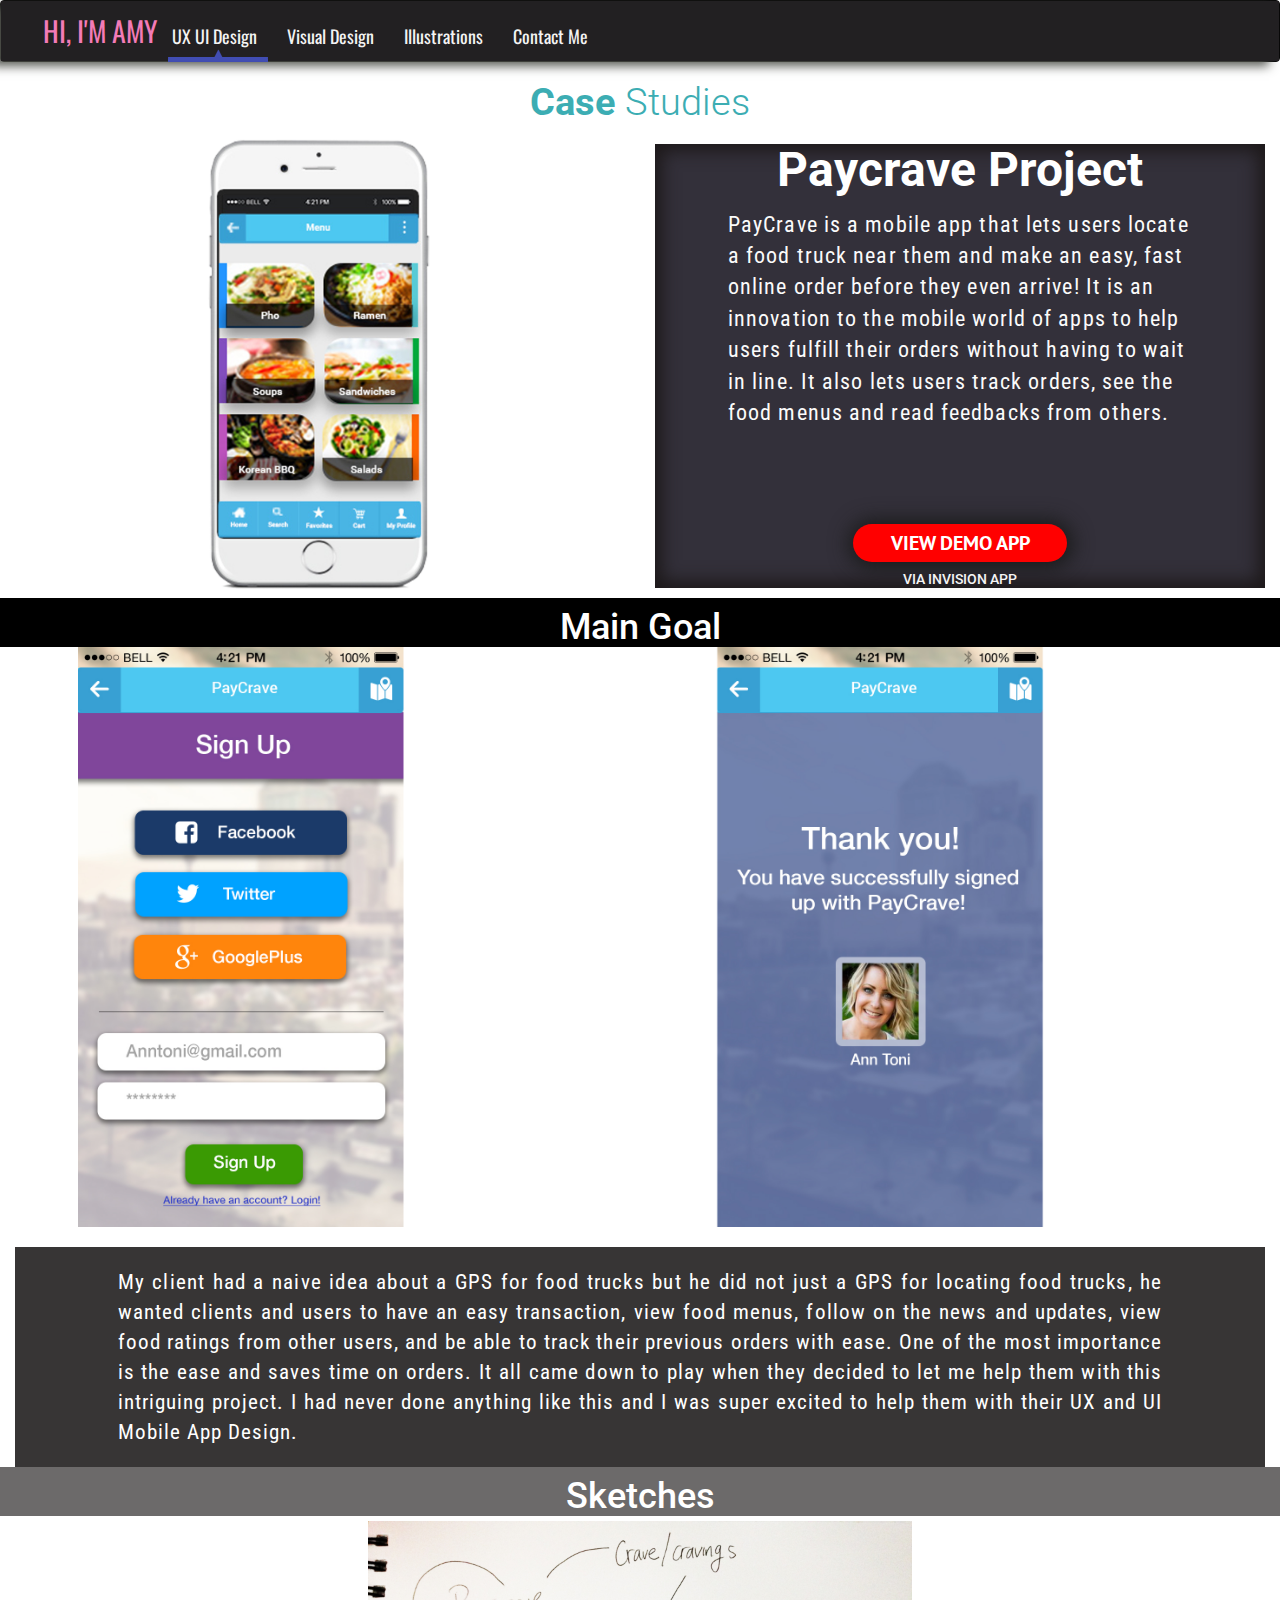
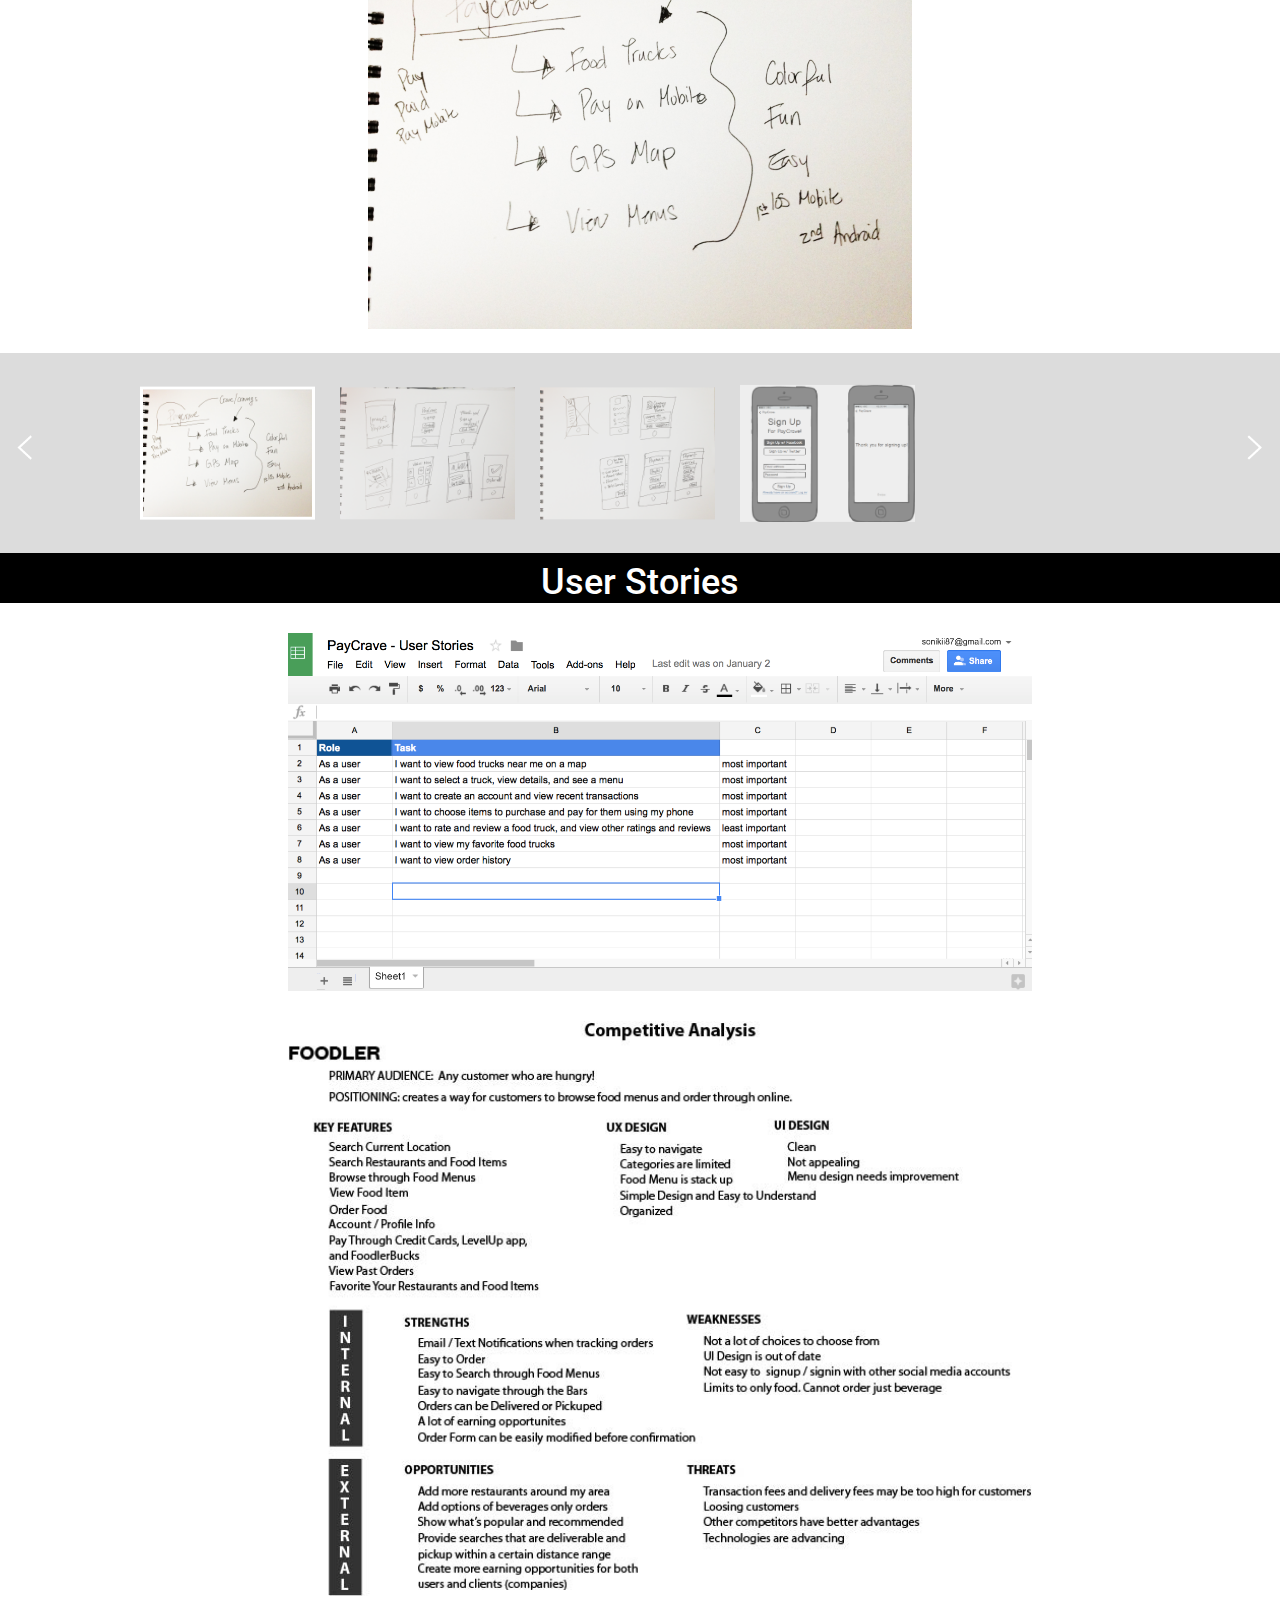
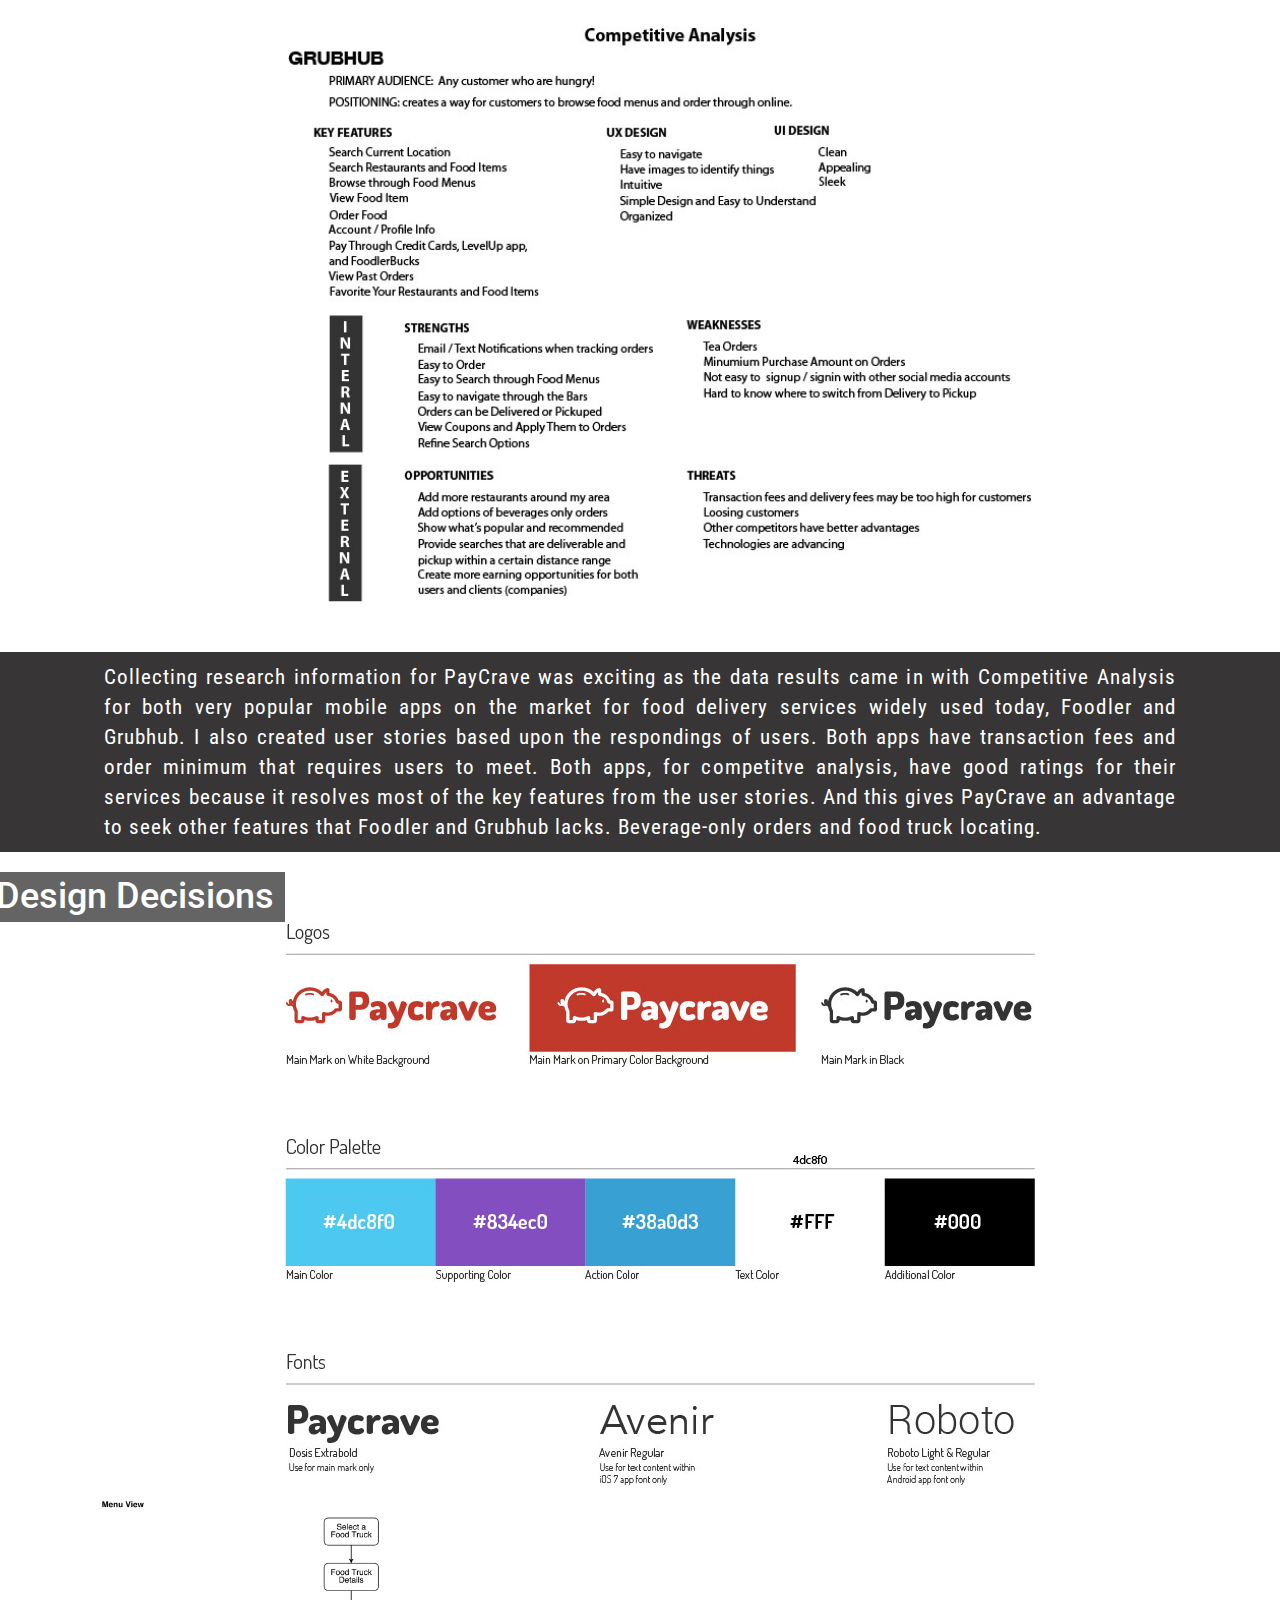
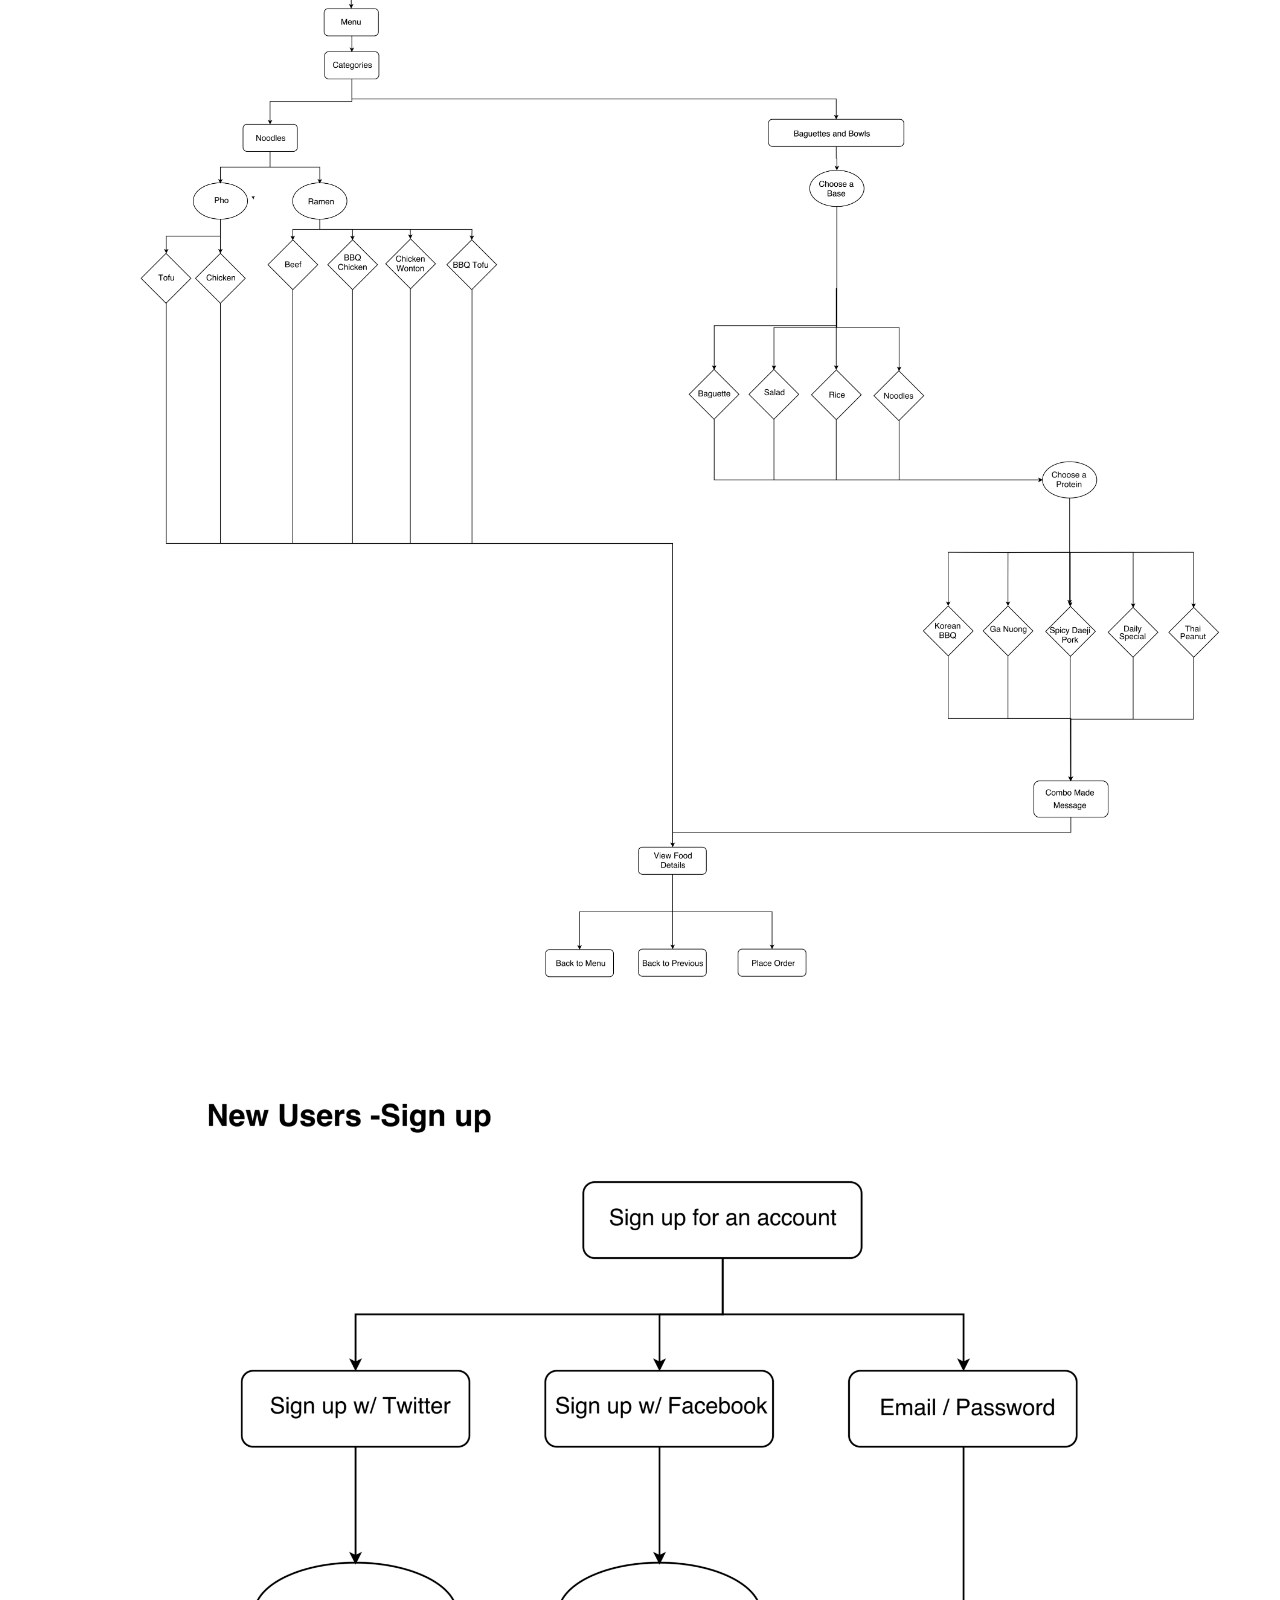
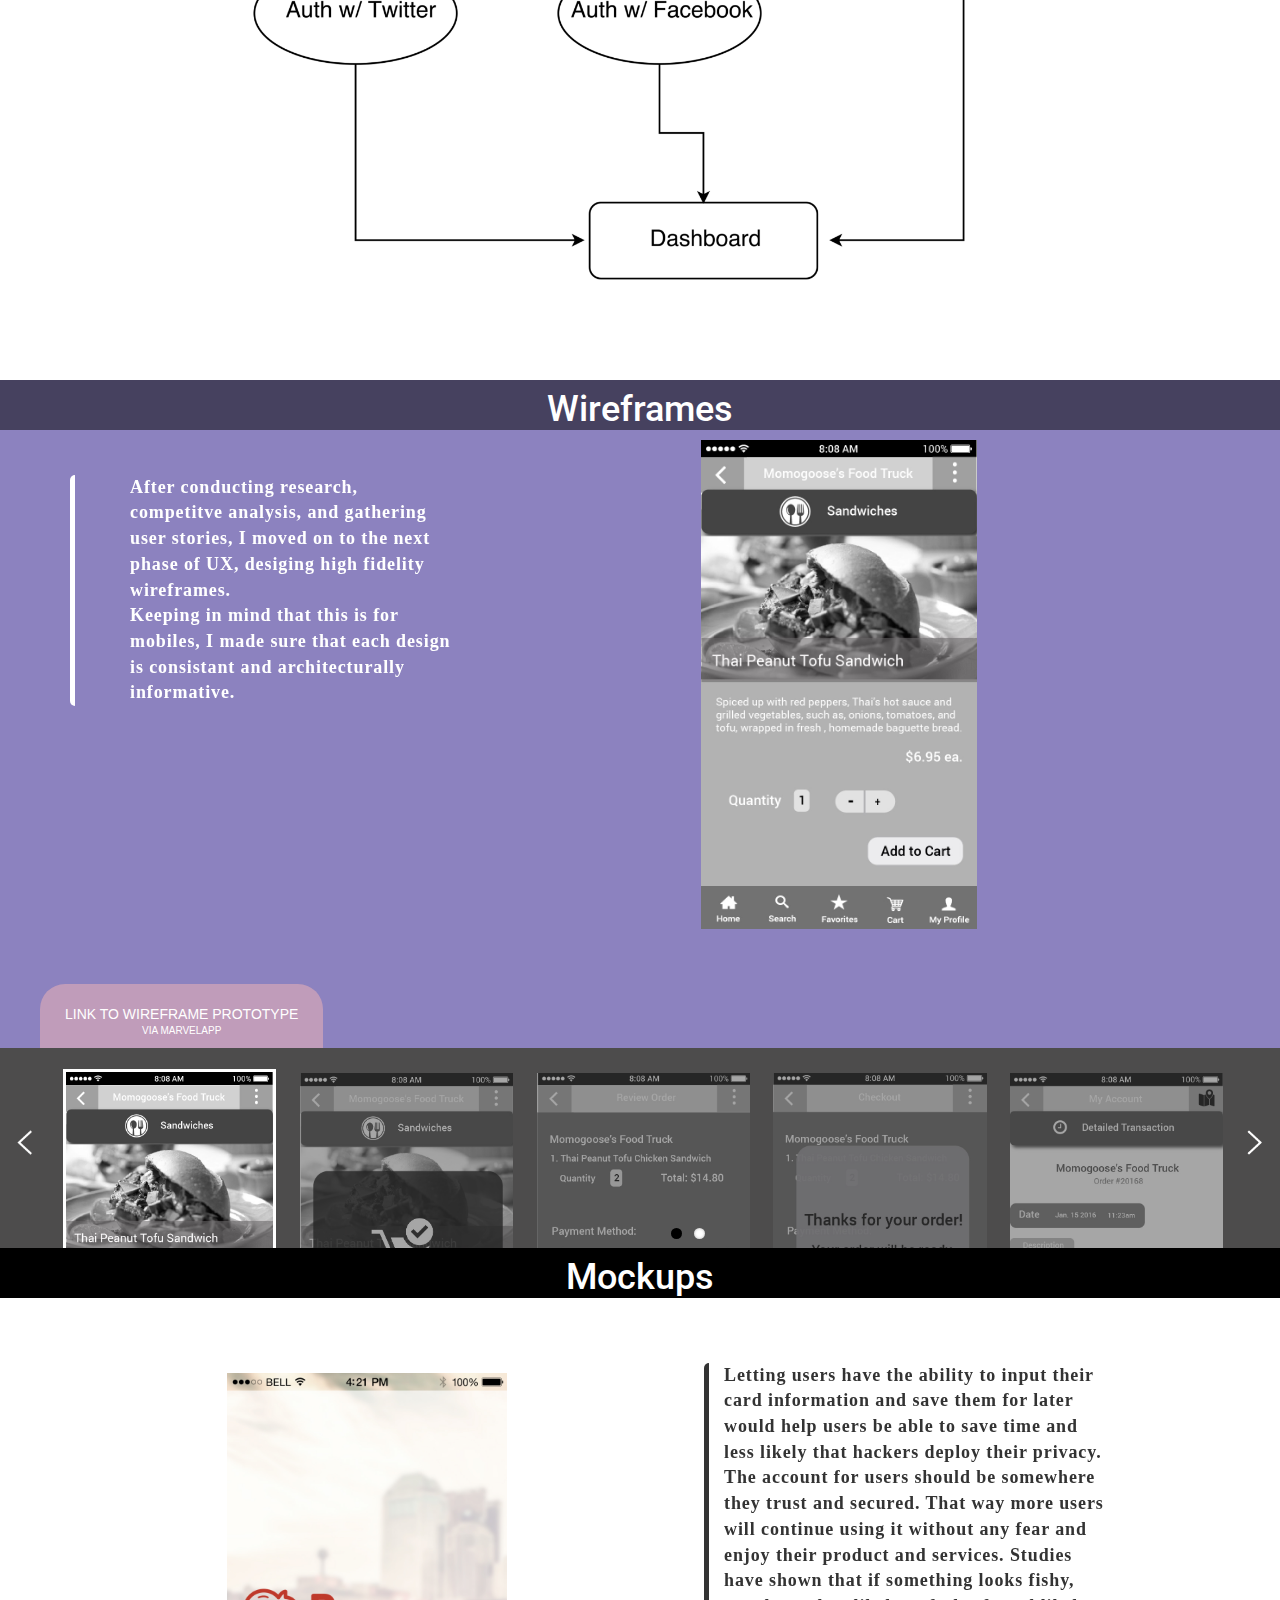
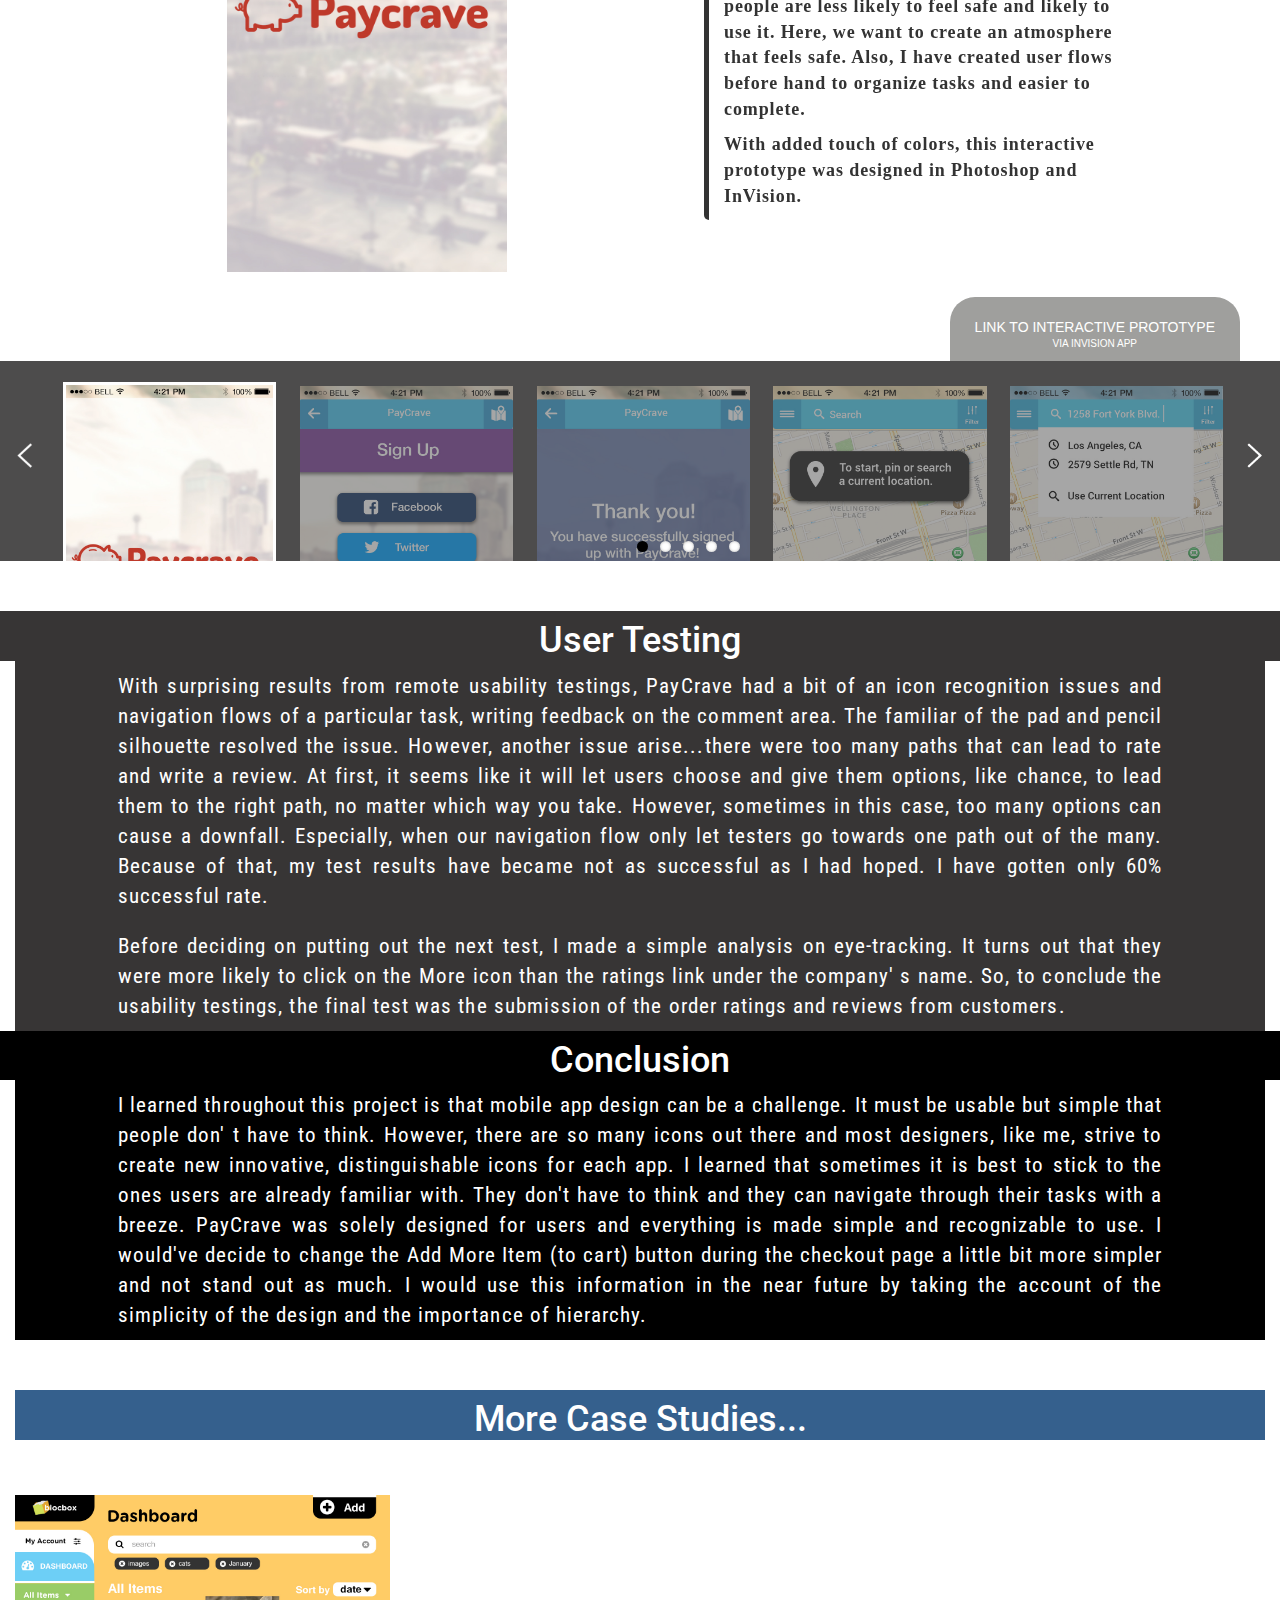
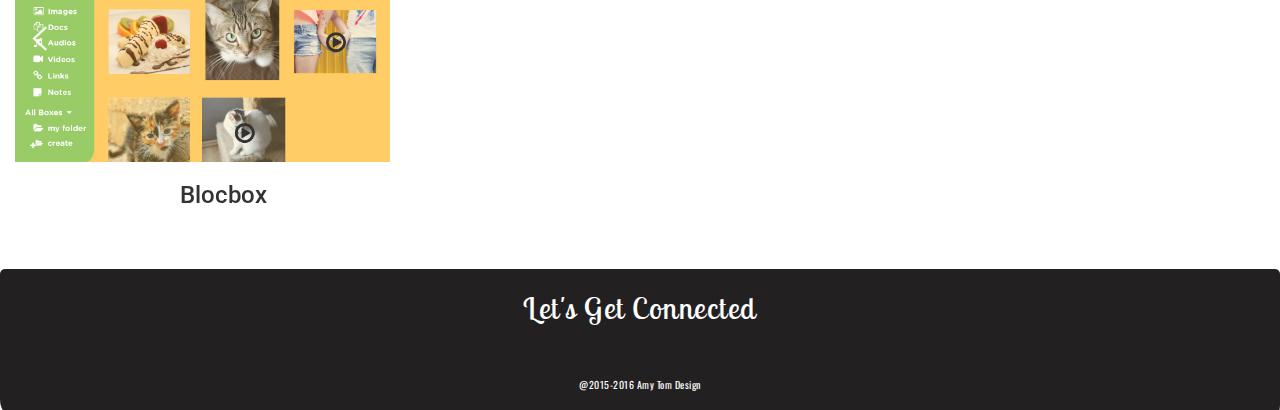
==== commit 4f2d1ac8: "Add files via upload" ====
--- a/case-paycrave.html
+++ b/case-paycrave.html
@@ -9,6 +9,7 @@
   <link href='https://fonts.googleapis.com/css?family=PT+Sans:400,400italic,700,700italic' rel='stylesheet' type='text/css'>
   <link href='https://fonts.googleapis.com/css?family=PT+Sans+Caption:400,700' rel='stylesheet' type='text/css'>
 	<link href='//fonts.googleapis.com/css?family=Oswald' rel='stylesheet' type='text/css'>
+    <link href='//fonts.googleapis.com/css?family=Lobster+Two' rel='stylesheet' type='text/css'>
 	<link href='//fonts.googleapis.com/css?family=Roboto' rel='stylesheet' type='text/css'>
   <link href='https://fonts.googleapis.com/css?family=Roboto+Condensed:400,300,300italic,400italic,700,700italic' rel='stylesheet' type='text/css'>
   	<!-- flex CSS --> 
--- a/css/case-paycrave.css
+++ b/css/case-paycrave.css
@@ -0,0 +1,1557 @@
+/**UX UI DESIGN PAGE**/
+html, body {
+  overflow-x: hidden;
+}
+body, footer {
+  font-family: 'roboto', sans-serif;
+  -webkit-font-smoothing: antialiased;
+}
+a.filter_btn{
+  position: relative;
+}
+.filter_btn .on {
+    position: absolute;
+    left: -5px;
+    top: 25px;
+    width: 194px;
+    height: 31px;
+    background: url(../images/nav-active2.png) no-repeat;
+}
+a.filter_btn{
+  position: relative;
+}
+.navbar-header{
+  background-color: #000;
+}
+#example-navbar-collapse{
+  font-size: 18px;
+position: fixed;
+background-color: #232022;
+width: 100%;
+-webkit-font-smoothing: antialiased;
+height: 70px;
+margin-top: 10px;
+box-shadow: -10px 5px 10px 0px
+}
+.filter_btn .on {
+   position: absolute;
+left: 11px;
+top: 38px;
+width: 194px;
+height: 31px;
+background: url(../images/nav-active2.png) no-repeat;
+}
+.navbar .container-fluid{
+  opacity: 0.95;
+  padding: 10px 7px 0px 7px;
+  background-color: #232022;
+  box-shadow: -10px 5px 10px 0px #4E504A;
+}
+#home{
+  color:#ff80bf;
+}
+#home:hover{
+  color: #C03B73;
+  text-decoration: none;
+  font-family: 'Oswald';
+}
+.navbar-header a#home{
+  font-family: 'Oswald';
+}
+.navbar-header{
+  background: none;
+}
+.navbar-nav li{
+  font-family: 'Oswald';
+}
+.navbar-nav > li{
+  color: #fff;
+}
+#nav-1, #nav-2,#nav-3, #nav-4{
+  color: #fff;
+  font-size: 18px;
+}
+#nav-1:hover, #nav-2:hover,#nav-3:hover, #nav-4:hover{
+  color: #5AB4E3;
+}
+.img-responsive{
+  max-width: 90%;
+  margin: 0px auto;
+}
+.heading-paragraph h1{
+  padding: 10px 0px 10px 0px; 
+  font-family: 'Roboto', sans-serif;
+  font-weight: 700;
+  font-size: 48px;  
+  text-align: center; 
+  color:#fff;
+  margin: 0px;
+}
+.heading-paragraph p{
+  color: #fff; 
+  width: 90%; 
+  font-size: 22px; 
+  font-family: 'Roboto Condensed', sans-serif;
+}
+/* @mediaqueries */
+  @media (min-width: 768px) {
+   .container, .footer, header, .main, #testimonials {
+     width: 300px;
+     font-size: 20px;
+     padding: 10px auto;
+   }
+   .links {
+    margin-right: 5em;
+   }
+ }
+ @media(min-width: 768px){
+  .hero-img {
+  margin: 0px auto;
+  height: 450px;
+}
+ }
+ @media (min-width: 320px) {
+   .container, .footer, header, .main, #testimonials {
+     width: 300px;
+     font-size: 20px;
+     padding: 10px auto;
+   }
+   .links {
+    margin-right: 5em;
+   }
+ }
+ @media (min-width: 992px) {
+   .container, .footer, header, .main {
+     width: 400px;
+   }
+   .one-half {
+     width:46%;
+   }
+   .one-third {
+     width:29.33333%;
+   }
+   .one-fourth {
+     width:21%;
+   }
+   header {
+    width: 45%;
+   }
+ }
+ @media (min-width: 1200px) {
+   .container, .footer, header, .main {
+     width: 1170px;
+   }
+   header {
+    width: 75%;
+   }
+ }
+ @media (min-width: 1920px) {
+  .container, .footer, header, .main{
+    width: 1860px;
+  }
+
+ }
+/* Homepage Style*/
+.masthead-heading,
+.masthead-intro,
+.footer {
+text-align: center;
+}
+p,
+.descriptions, .contact-info {
+font-family: 'oswald', serif;
+letter-spacing: 0.05em;
+font-size: 18px;
+list-style-type: none;
+float: center;
+margin-left: auto;
+margin-right: auto;
+}
+.mastheader {
+border-radius: 0px;
+padding: 10em 0;
+background-size: 95em;
+width: 100%;
+margin: 1em 0;
+background-repeat: no-repeat;
+background-size: cover;
+height: 460px;
+border-top: solid .75em #FFFF;
+box-shadow: 0px 0px 0px #ffffff;
+background-image: url("/images/heart_book_pages_pink2.jpg");
+background-position: center bottom;
+background-attachment: fixed;
+}
+.masthead-intro{
+margin-bottom: 0.1em;
+font-family: 'Poller One', cursive;
+font-size: 22px;
+color: #ffffff;
+}
+#job-title {
+margin-bottom: 0.1em;
+font-family: 'oswald', sans-serif;
+color: #000000;
+text-align: center;
+font-size: 40px;
+margin-top: -110px;
+text-shadow: 2px 4px 5px #ffffff;
+text-decoration: none;
+}
+#job-title a {
+  text-decoration: none;
+}
+#job-title a:link {
+color: black;
+text-decoration: none;
+}
+#job-title a:hover {
+color: #cceeff;
+text-decoration: none;
+}
+#job-title a:visited {
+color: black;
+text-decoration: none;
+}
+.masthead-heading {
+margin-top: -0.2em;
+font-size: 200px;
+font-family: 'Lobster Two', cursive;
+color: #AD2424;
+}
+.navigation {
+font-size: 18px;
+position: fixed;
+background-color:#232022;
+width: 100%;
+-webkit-font-smoothing: antialiased;
+height: 70px;
+margin-top: -21px;
+box-shadow: -10px 5px 10px 0px #4E504A;
+opacity:0.95;
+  filter:alpha(opacity=50); /* For IE8 and earlier */
+z-index: 100000;
+}
+.navigation li {
+color: white;
+font-family: 'Oswald';
+font-size: 18px;
+display: inline;
+width: 100%;
+float: center;
+padding: 0px 10px;
+}
+.navigation a:link {
+color: white;
+text-decoration: none;
+}
+.navigation a:hover {
+color: #5AB4E3;
+text-decoration: none;
+}
+.navigation a:visited {
+color: white;
+text-decoration: none;
+}
+ul.links {
+  margin-top: 20px;
+}
+.about-me {
+text-align: left;
+font-family: 'oswald', sans-serif;
+font-size: 21px;
+color: #232022;
+}
+.infome,
+.whereimfrom,
+.moreaboutme,
+.projects,
+.contact-info, .summary {
+max-width: 38em;
+margin-left: auto;
+margin-right: auto;
+margin-top: 1em;
+letter-spacing: 0.05em;
+}
+.contact-info {
+max-width: 38em;
+margin-left: 40%;
+margin-right: auto;
+margin-top: 1em;
+letter-spacing: 0.05em;
+}
+.footer {
+border-radius: 5px 5px 15px 20px;
+box-shadow: 6px 6px 2px #C8C8C8;
+background-size: 90px;
+background-position: cover;
+background-repeat: no-repeat;
+background-color: #232022;
+color: white;
+padding: 18px 0;
+letter-spacing: 0.0em;
+width: 100%;
+position: relative;
+}
+.linkme {
+font-size: 30px;
+font-family: 'Lobster Two', cursive;
+text-align: center;
+}
+.sociallinks {
+font-family: 'Oswald', sans-serif;
+font-size: 20px;
+color: white;
+}
+.sociallinks ul {
+padding:0px;
+}
+.sociallinks li {
+list-style-type: none;
+display: inline-block;
+}
+.love {
+font-family: 'ariel';
+color: red;
+}
+.neverfails {
+font-size: 30px;
+}
+.moreaboutme {
+padding-bottom: 3em;
+}
+.footer .sociallinks a:link {
+color: #FFF;
+text-decoration: none;
+}
+.footer .sociallinks a:hover {
+color: #FFB3FF;
+text-decoration: none;
+}
+.footer .sociallinks a:visited {
+color: #FF9900;
+text-decoration: none;
+}
+@media only screen and (max-width: 500px) {
+    .mastheader {
+      padding: 2em 0;
+    }
+    .masthead-heading {
+      font-size: 2em;
+    }
+    .footer {
+      padding: 1em 0;
+    }
+    .sociallinks, p, .linkme, .job-title, .cover{
+      font-size: .8em;
+    }
+    .moreaboutme,
+    .projects, .job-title,
+    .bit-about-me,
+    .info, .web-header {
+      font-size: 1em;
+      padding: 1em 5px;
+    }
+    .navigation {
+      padding: 2px;
+      font-size: .002em;
+    }
+    .mesa,
+    .love,
+    .neverfails,
+    .third-place,
+    .lovecoding {
+      font-size: 1.5em;
+      padding: 1em 5px;
+    }
+  }
+}
+.projects-done {
+font-size: 500px !important;
+font-family: 'Lobster Two', cursive;
+text-align: center;
+width: 50%;
+margin: 0 auto;
+}
+.NYTimes,
+.karma-clone {
+width: 90%;
+margin-bottom: 20px;
+}
+.copyright {
+  font-size: 10px;
+}
+#home {
+  font-size:28px ;
+
+  margin-top: -5px;
+}
+.navigation .home-icon {
+  width: 29px;
+  margin-top: 2px;
+}
+.amy-tom {
+  margin-top: 0.2em;
+  margin-bottom: 50px;
+  font-size: 80px;
+  font-family: 'Lobster Two', cursive;
+  color: #720000;
+  text-shadow: 3px 4px 3px #CF0053;
+  -webkit-font-smoothing: antialiased;
+}
+.content {
+  margin-bottom: 300px;
+}
+.nothing {
+  color: white;
+}
+.sociallinks i {
+  color: white;
+  padding-right: 5px;
+}
+.page-title {
+  margin-top: 10%;
+  font-family: 'oswald', sans-serif;
+  font-weight: 300;
+}
+.web-header {
+	overflow: hidden;
+  width: 100%;
+}
+ ...
+ /* CONTENT */
+.content-item {
+   width:50%;
+   margin:0 2% 25px;
+   float:left;
+   display:block;
+ }
+ .item-box {
+   display:block;
+   height:230px;
+   background: #FFFFFF;
+   box-shadow: 0px 1px 3px 0px rgba(0,0,0,0.40);
+   position: relative;
+   overflow: hidden;
+   padding:20px;
+ }
+ .item-box > img {
+   position:absolute;
+   height:570px;
+   width:50%;
+   top:0;
+   left:0;
+   right:0;
+ }
+ .item-box h2 {
+   font-family: 'Lato', Helvetica, Arial, sans-serif;
+   font-weight: 700;
+   font-size: 15px;
+   line-height: 17px;
+   margin:0;
+ }
+ .item-box h2 a {
+   color: #3498DB;
+   text-decoration: none;
+ }
+ .item-box h2 img {
+   width:16px;
+   height:16px;
+   position:relative;
+   top:2px;
+   margin-right:5px;
+ }
+ .item-box p {
+   font-size: 14px;
+   color: #333333;
+   line-height: 18px;
+   margin:5px 0 0;
+ }
+/**IMAGES**/
+*, *::before, *::after{
+  /*-moz-box-sizing: border-box;
+       box-sizing: border-box;*/
+  
+  -webkit-transition: all 0.3s ease-in-out;
+          transition: all 0.3s ease-in-out;
+}
+
+/**  margin: 0px;
+  padding: 0px;
+  font-family: 'Lato',sans-serif;
+  font-size: 18px;
+  font-weight: 300;
+  height: 100%;
+  color: #fff;
+}**/
+
+.container{
+  width: 1024px;
+  max-width: 100%;
+  margin: auto;
+  display: block;
+  text-align: center;
+}
+
+.hero{
+  width: 100%;
+  background: #fff;
+  display: table;
+}
+
+#page-title {
+  color: #3CADB3;
+  text-align: center;
+  margin: 0;
+  padding: 0;
+  display: table-cell;
+  vertical-align: middle;
+  text-align: center;
+  font-weight: 300;
+  font-size: 38px;
+}
+
+#paycrave{
+  width: 400px;
+  height: 600px;
+  overflow: hidden;
+  position: relative;
+  display: inline-block;
+  vertical-align: top;
+  border: 5px solid #fff;
+  box-shadow: 0 0 5px #ddd;
+  margin: 1em;
+}
+figure {
+  width: 450px;
+  height: 300px;
+  overflow: hidden;
+  position: relative;
+  display: inline-block;
+  vertical-align: top;
+  border: 5px solid #fff;
+  box-shadow: 0 0 5px #ddd;
+  margin: 1em;
+}
+figcaption{
+  position: absolute;
+  left: 0; right: 0;
+  top: 0; bottom: 0;
+  text-align: center;
+  font-weight: bold;
+  width: 100%;
+  height: 100%;
+  display: table;
+  z-index: 100;
+}
+
+figcaption div{
+  display: table-cell;
+  vertical-align: middle;
+  position: relative;
+  top: 20px;
+  opacity: 0;
+  color: #fff;
+  text-transform: uppercase;
+  background-color: rgba(71, 152, 193, 0.78);
+  z-index: -2;
+}
+
+figcaption div:after{
+  position: absolute;
+  content: "";
+  left: 0; right: 0;
+  bottom: 40%;
+  text-align: center;
+  margin: auto;
+  width: 0%;
+  height: 2px;
+  background: #2c3e50;
+}
+
+figure img{
+  -webkit-transition: all 0.5s linear;
+          transition: all 0.5s linear;
+  -webkit-transform: scale3d(1, 1, 1);
+          transform: scale3d(1, 1, 1);
+  width: 115%;
+}
+
+figure:hover figcaption{
+ background: rgba(255,255,255,0.3);
+}
+
+figcaption:hover div{
+  opacity: 1;
+  top: 0;
+  text-decoration: none;
+}
+
+figcaption:hover div:after{
+  width: 50%;
+  text-decoration: none;
+}
+
+figure:hover img{
+  -webkit-transform: scale3d(1.2, 1.2, 1);
+          transform: scale3d(1.2, 1.2, 1);
+  text-decoration: none;
+        }
+figcaption a:hover {
+  color: white;
+  text-decoration: none;
+  -webkit-transform: scale3d(1.2, 1.2, 1);
+          transform: scale3d(1.2, 1.2, 1);
+}
+figcaption a:visited {
+  color: white;
+  text-decoration: none;
+  -webkit-transform: scale3d(1.2, 1.2, 1);
+          transform: scale3d(1.2, 1.2, 1);
+}
+figcaption a:link, a:active {
+  color: white;
+  text-decoration: none;
+  -webkit-transform: scale3d(1.2, 1.2, 1);
+          transform: scale3d(1.2, 1.2, 1);
+}
+
+
+/*font-face*/
+@font-face {
+  font-family: 'Lato';
+  font-style: normal;
+  font-weight: 100;
+  src: local('Lato Hairline'), local('Lato-Hairline'), url(http://themes.googleusercontent.com/static/fonts/lato/v6/boeCNmOCCh-EWFLSfVffDg.woff) format('woff');
+}
+
+@font-face {
+  font-family: 'Lato';
+  font-style: normal;
+  font-weight: 300;
+  src: local('Lato Light'), local('Lato-Light'), url(http://themes.googleusercontent.com/static/fonts/lato/v6/KT3KS9Aol4WfR6Vas8kNcg.woff) format('woff');
+}
+@font-face {
+  font-family: 'Lato';
+  font-style: normal;
+  font-weight: 400;
+  src: local('Lato Regular'), local('Lato-Regular'), url(http://themes.googleusercontent.com/static/fonts/lato/v6/9k-RPmcnxYEPm8CNFsH2gg.woff) format('woff');
+}
+
+@font-face {
+  font-family: 'Lato';
+  font-style: normal;
+  font-weight: 700;
+  src: local('Lato Bold'), local('Lato-Bold'), url(http://themes.googleusercontent.com/static/fonts/lato/v6/wkfQbvfT_02e2IWO3yYueQ.woff) format('woff');
+}
+
+#home a:link {
+  color: #ff80bf;
+}
+#home a:visited {
+  color: #ff80bf;
+}
+#home a:hover{
+  color: #C03B73;
+}
+#home {
+  font-size:28px ;
+  font-color: #232022;
+  margin-top: -5px;
+}
+
+/**Hero Container**/
+.right-container {
+  background-color: #33303a;
+  box-shadow: inset 0px 0px 17px 7px rgba(27, 22, 22, 0.9);
+}
+.left-container {
+  background-color: #fff;
+  width: 50%;
+  margin: 0px auto;
+  margin-top: 15px;
+}
+#project-title {
+  color: white;
+  text-align: center;
+  font-family: 'Roboto', sans-serif;
+  font-weight: 700;
+  font-size: 48px;
+}
+.project-description {
+  color: #FBFBFB;
+  text-align: left;
+  font-family: 'Roboto Condensed', sans-serif;
+  font-weight: 400;
+  width: 80%;
+  font-size: 22px;
+  padding-top: 2px;
+  padding-left: 12px;
+  padding-bottom: 40px;
+}
+#blocbox-btn {
+  background-color: red;
+  text-align: center;
+  color: white;
+  font-family: 'PT Sans', sans-serif;
+  font-size: 20px;
+  font-weight: 700;
+  box-shadow: 1px 1px 20px 5px #1a1a1a;
+  border-radius: 25px;
+  display: block;
+  width: 35%;
+  margin: 0px auto;
+  padding: 5px;
+  margin-top: 55px; 
+}
+#blockbox-btn a{
+  color: yellow;
+}
+#blocbox-btn a:link {
+  text-decoration: none;
+  color: white;
+}
+#blocbox-btn a:hover {
+  text-decoration: none;
+  color: pink;
+}
+#blocbox-btn a:visited {
+  text-decoration: none;
+  color: white;
+}
+h5.blocbox-link {
+  color: whitesmoke;
+  text-align: center;
+}
+.hero-img {
+  margin: 0px auto;
+}
+.thumb_button{
+  position: relative;
+  top: -35px;
+}
+.thumb_button btn a{
+  cursor: pointer;
+  z-index: 10;
+  display: block;
+  position: relative;
+}
+
+/**SUMMARY PORTION**/
+.wireframes{
+	color:#FFF;
+	background:#8c82bf;
+}
+.wireframes .thumb_button{
+	float:left;
+	background: rgba(243, 182, 182, 0.5);
+	margin: 0px 0 -35px 40px;  
+}
+.sketches .label-title{
+	background:#6c6a6a;
+	}
+.sketches #carousel3{
+	background:#dcdcdc;}
+.more-case .label-title{
+	background:#35608d;
+	margin-top:50px;
+}
+#slider1 .flex-direction-nav,
+#slider2 .flex-direction-nav,
+#slider3 .flex-direction-nav{
+	display:none !important;}
+#slider1{
+  margin: 55px 0px 30px 0px;
+}
+#slider1.flexslider{
+  top: -60px;
+}
+#slider1:after{
+  content: '';
+  display: block;
+  clear: both;
+}
+#carousel3 .slides li{
+	min-height:300px;}
+#carousel3 .slides li img{
+	height: auto !important;
+    width: 175px !important;
+	position: absolute;
+	margin:0 !important;             
+   	top: 50%;                        
+   	transform: translate(0, -50%)}
+#carousel3 .slides{
+	max-width:1000px !important;
+	margin:auto !important;
+  margin-top: -50px !important;
+  }
+#carousel4{
+	background:#FFF !important;}
+#carousel4 .flex-direction-nav a:before{
+	color:#e0dede !important;}
+#carousel4 .slides li img{
+	height: auto !important;
+	opacity: 1 !important;
+    width: 380px !important;
+	margin-bottom:0 !important;
+}
+#carousel4 .slides li img:hover {
+	transform: scale(1.1);
+	-moz-transform: scale(1.1);
+	-webkit-transform: scale(1.1); }
+.text-center{
+	text-align:center;
+}
+.wireframes p,
+.mockups p{
+	font-family:open sans;}
+.wireframes .bx_left{
+	width:32%;
+	margin: 80px 0 0;}
+.wireframes .bx_left{
+  border-left: 5px solid #fff;
+	width:32%;
+  border-radius: 5px;
+	margin: 50px 0px 0px 70px;
+}
+.wireframes .bx_left p{
+  padding: 0px;
+  display: block;
+  margin: 0px;
+}
+.wireframes .bx_right{
+	width:55%;
+	margin:0;
+  margin-top: 15px;
+}
+.mockups{
+	background:#fff;}
+.wireframes .label-title{
+	background:rgba(0, 0, 0, .5);
+	}
+#slider2{
+  margin: 65px 0px 10px 0px;
+}
+#slider2.flexslider{
+}
+#slider2:after{
+  content: '';
+  display: block;
+  clear: both;
+}
+#slider2 .slides .bx_right{
+  border-left: 5px solid;
+   border-radius: 5px;
+ }
+.bx_center{
+	max-width:700px;
+	margin:auto;
+	padding:10px;}
+.label-title{
+  background-color: #000;
+  color: white;
+}
+.user-testing .label-title{
+  background:  #373535;
+}
+.label-title h1{
+  text-align: center;
+  padding-top: 10px;
+  margin-top: 0;
+  margin-bottom: 0px;
+}
+.summary-img{
+  margin-bottom: 20px;
+}
+.summary-description {
+  background-color: #373535;
+  color: white;
+}
+.summary-description p {
+  font-family: 'Roboto Condensed', sans-serif;
+  font-size: 21px;
+  margin-bottom: 0;
+  padding: 20px 40px;
+  width: 90%;
+}
+
+/**SKETCHES PORTION**/
+.label-sketches {
+  background: grey;
+  color: white;
+  width: 450px;
+  height: 60px;
+}
+.label-sketches h1 {
+  text-align: center;
+  padding-top: 5px;
+  font-size: 30px;
+}
+
+.flex-direction-nav{
+  
+}
+#slider3{
+  margin: 50px 0px 10px 0px;
+}
+#slider3.flexslider{
+  top: -55px;
+}
+#carousel3 .flex-viewport .slides li img{
+  position: relative;
+  top: 150px;
+  display: block;
+}
+/**Carousal**/
+
+/* Reset Styles
+***********************/
+
+/*
+ * MyFonts Webfont Build ID 1114443, 2011-09-02T06:08:04-0400 - REGULAR
+ * MyFonts Webfont Build ID 1118460, 2011-09-05T07:13:16-0400 - MEDIUM
+ * MyFonts Webfont Build ID 825795, 2011-05-26T03:42:08-0400 - SEMIBOLD
+ *
+ * The fonts listed in this notice are subject to the End User License
+ * Agreement(s) entered into by the website owner. All other parties are 
+ * explicitly restricted from using the Licensed Webfonts(s).
+ * 
+ * You may obtain a valid license at the URLs below
+ *
+ * License: http://www.myfonts.com/viewlicense?type=web&buildid=1114443 - REGULAR
+ * License: http://www.myfonts.com/viewlicense?type=web&buildid=1118460 - MEDIUM
+ * License: http://www.myfonts.com/viewlicense?1056 - SEMIBOLD
+ * 
+ * Webfont: Geogrotesque SemiBold
+ * URL: http://new.myfonts.com/fonts/emtype/geogrotesque/semibold/
+ * Foundry: Emtype Foundry
+ * Copyright: Copyright Â© 2009 by Eduardo Manso. All rights reserved.
+ * Licensed pageviews: 10,000,000/month
+ * 
+ * Â© 2011 Bitstream Inc
+*/
+
+/* GEO - Semibold */
+@font-face {font-family: 'Geogrotesque-SemiBold';src: url('fonts/webfonts/geo-semibold/eot/style_169898.eot');src: url('fonts/webfonts/geo-semibold/eot/style_169898.eot?#iefix') format('embedded-opentype'),url('fonts/webfonts/geo-semibold/woff/style_169898.woff') format('woff'),url('fonts/webfonts/geo-semibold/ttf/style_169898.ttf') format('truetype'),url('fonts/webfonts/geo-semibold/svg/style_169898.svg#Geogrotesque-SemiBold') format('svg');}
+
+/* GEO - Medium */
+@font-face {font-family: 'Geogrotesque-Medium';src: url('fonts/webfonts/geo-medium/eot/1110FC_0.eot');src: url('fonts/webfonts/geo-medium/eot/1110FC_0.eot?#iefix') format('embedded-opentype'),url('fonts/webfonts/geo-medium/woff/1110FC_0.woff') format('woff'),url('fonts/webfonts/geo-medium/ttf/1110FC_0.ttf') format('truetype'),url('webfonts/1110FC_0.svg#wf') format('svg');}
+
+/* GEO - Regular */
+ @font-face {font-family: 'Geogrotesque-Regular';src: url('fonts/webfonts/geo-regular/eot/11014B_0.eot');src: url('fonts/webfonts/geo-regular/eot/11014B_0.eot?#iefix') format('embedded-opentype'),url('fonts/webfonts/geo-regular/woff/11014B_0.woff') format('woff'),url('fonts/webfonts/geo-regular/ttf/11014B_0.ttf') format('truetype'),url('.fonts/webfonts/geo-regular/svg/11014B_0.svg#wf') format('svg');}
+
+/* Icon Fonts
+*********************************/
+/* Font-face Icons */
+@font-face {
+  font-family: 'flexslider-icon';
+  src:url('../fonts/webfonts/flexslider-icon.eot');
+  src:url('../fonts/webfonts/flexslider-icon.eot?#iefix') format('embedded-opentype'),
+    url('../fonts/webfonts/flexslider-icon.woff') format('woff'),
+    url('../fonts/webfonts/flexslider-icon.ttf') format('truetype'),
+    url('../fonts/webfonts/flexslider-icon.svg#flexslider-icon') format('svg');
+  font-weight: normal;
+  font-style: normal;
+}
+
+body {
+    margin: 0;
+    padding: 0;
+}
+
+.cf {
+    margin: 0 auto;
+    width: 950px;
+}
+.clear{
+  clear:both;
+}
+.bx_left {
+    float: left;
+    margin: 0;
+    padding: 0 25px 0 55px;
+    width: 55%;
+}
+.bx_left img{
+  
+}
+.bx_right {
+    float: left;
+    padding: 0 0 0 15px;
+    width: 32%;
+}
+#carousel1{
+    background: hsl(0, 1%, 30%) none repeat scroll 0 0;
+    margin: 0;
+  overflow:hidden;
+  padding: 0 48px 0 48px;
+  height: 200px;
+}
+#carousel2 {
+  background: hsl(0,1%,30%) none repeat scroll 0 0;
+  overflow: hidden;
+  padding: 0 48px;
+  height: 200px;
+}
+#carousel3 {
+    background: hsl(0, 1%, 30%) none repeat scroll 0 0;
+    margin: 0;
+  overflow:hidden;
+  padding: 0 48px 0 48px;
+  margin-top: -4em;
+  height: 200px;
+}
+#carousel4 {
+  background: hsl(0, 1%, 30%) none repeat scroll 0 0;
+  overflow: hidden;
+}
+#carousel1 .flex-viewport ul.slides img,
+#carousel2 .flex-viewport ul.slides img,
+#carousel3 .flex-viewport ul.slides img,
+#carousel4 .flex-viewport ul.slides img {
+    /*padding: 25px 15px;*/
+  margin: 25px 15px 40px;
+    width: 90%;
+  cursor:pointer;
+}
+#carousel4 .flex-viewport ul.slides img {
+    /*padding: 25px 15px;*/
+  margin: 25px 0px 40px;
+    width: 90%;
+  cursor:pointer;
+}
+#carousel1 .flex-viewport ul li.flex-active-slide img,
+#carousel2 .flex-viewport ul li.flex-active-slide img,
+#carousel3 .flex-viewport ul li.flex-active-slide img,
+#carousel4 .flex-viewport ul li.flex-active-slide img{
+  opacity:1;
+     border: 3px solid #fff;
+    margin-top: 21px;
+}
+#carousel1 .flex-viewport ul li img,
+#carousel2 .flex-viewport ul li img,
+#carousel3 .flex-viewport ul li img,
+#carousel4 .flex-viewport ul li img{
+  opacity:.5;
+}
+body .flex-direction-nav .flex-disabled{
+  opacity:1 !important;
+   z-index: 0;
+}
+ul.flex-direction-nav .flex-prev{
+  background: url(../images/icons/nev-left.png) no-repeat;
+  background-size: 20px;
+  left:15px;
+  opacity:1 !important;
+}
+ul.flex-direction-nav .flex-next{
+  background: url(../images/icons/nev-right.png) no-repeat;
+  background-size: 20px;
+  right:15px;
+  width: 20px;
+  opacity:1 !important;
+}
+#slider.flexslider {
+  margin: 50px 0 10px 0;
+  max-height:350px;
+}
+body .flex-direction-nav a::before {
+    color: hsl(0, 0%, 100%);
+}
+
+body .flex-control-nav {
+    bottom: 0px;
+    z-index: 99999;
+}
+body .flex-control-paging li a.flex-active {
+    background: #000;
+    cursor: default;
+}
+body .flex-control-paging li a {
+    background: hsl(0, 0%, 100%) none repeat scroll 0 0;
+}
+.slider_title {
+    background: hsl(0, 0%, 0%) none repeat scroll 0 0;
+    color: hsl(0, 0%, 100%);
+    font-family: sans-serif;
+    font-size: 20px;
+    padding: 10px 15px;
+    text-align: center;
+    width: 280px;
+}
+.thumb_button {
+    background: hsl(60, 1%, 62%) none repeat scroll 0 0;
+    border-radius: 25px 25px 0 0;
+    display: block;
+    float: right;
+    padding: 20px 25px 10px;
+    text-align: center;
+    width: -moz-fit-content;
+  font-family: sans-serif;
+  margin: 50px 40px -65px 0;
+}
+.thumb_button span {
+    display: block;
+  font-size:10px;
+  color:#fff;
+}
+.thumb_button span a {
+    color: hsl(0, 0%, 100%);
+    font-size: 12px;
+    text-decoration: underline;
+    
+}
+
+/*.........for responsive................*/
+@media only screen and (max-width: 500px) {
+body #slider.flexslider {
+    max-height:calc() !important;
+}
+}
+
+@media only screen and (max-width: 780px) {
+.cf {
+    margin: 0 auto;
+    width: 100%;
+} 
+.bx_left,
+.wireframes .bx_left{
+    float: none;
+    margin: 15px auto;
+    padding: 0 25px 0 0;
+    width: 94%;
+}
+.bx_right,
+.wireframes .bx_right{
+    border-left: 5px solid hsl(0, 0%, 0%);
+    float: none;
+    margin: 15px auto 0;
+    padding: 0 0 0 15px;
+    width: 94%;
+}
+.bx_center{
+	max-width:700px;
+	margin:auto;
+	padding:10px;}
+}
+@media all and (max-width: 780px) and (min-width: 350px) {
+#slider.flexslider {
+    max-height:none !important;
+}
+}
+
+/**flexslider CSS**/
+/*
+ * jQuery FlexSlider v2.6.1
+ * http://www.woothemes.com/flexslider/
+ *
+ * Copyright 2012 WooThemes
+ * Free to use under the GPLv2 and later license.
+ * http://www.gnu.org/licenses/gpl-2.0.html
+ *
+ * Contributing author: Tyler Smith (@mbmufffin)
+ *
+ */
+/* ====================================================================================================================
+ * FONT-FACE
+ * ====================================================================================================================*/
+@font-face {
+font-family: 'flexslider-icon';
+src:url('../fonts/flexslider-icon.eot');
+src:url('../fonts/flexslider-icon.eot?#iefix') format('embedded-opentype'),
+    url('../fonts/flexslider-icon.woff') format('woff'),
+    url('../fonts/flexslider-icon.ttf') format('truetype'),
+    url('../fonts/flexslider-icon.svg#flexslider-icon') format('svg');
+font-weight: normal;
+font-style: normal}
+/* ====================================================================================================================
+ * RESETS
+ * ====================================================================================================================*/
+.flex-container a:hover,
+.flex-slider a:hover {
+  outline: none;
+}
+.slides,
+.slides > li,
+.flex-control-nav,
+.flex-direction-nav {
+  margin: 0;
+  padding: 0;
+  list-style: none;
+}
+.flex-pauseplay span {
+  text-transform: capitalize;
+}
+/* ====================================================================================================================
+ * BASE STYLES
+ * ====================================================================================================================*/
+.flexslider {
+  margin: 0;
+  padding: 0;
+}
+.flexslider .slides > li {
+  display: none;
+  -webkit-backface-visibility: hidden;
+}
+.flexslider .slides img {
+  width: 80%;
+  display: block;
+}
+#slider1 .slides img {
+  width: 40%;
+  display: block;
+}
+#slider2 .slides img {
+  width: 45%;
+  display: block;
+}
+.flexslider .slides:after {
+  content: "\0020";
+  display: block;
+  clear: both;
+  visibility: hidden;
+  line-height: 0;
+  height: 0;
+}
+html[xmlns] .flexslider .slides {
+  display: block;
+}
+* html .flexslider .slides {
+  height: 1%;
+}
+.no-js .flexslider .slides > li:first-child {
+  display: block;
+}
+/* ====================================================================================================================
+ * DEFAULT THEME
+ * ====================================================================================================================*/
+.flexslider {
+  margin: 30px 0 50px;
+/*  background: #fff;
+  border: 4px solid #fff;*/
+  position: relative;
+  zoom: 1;
+/*  -webkit-border-radius: 4px;
+  -moz-border-radius: 4px;
+  border-radius: 4px;
+  -webkit-box-shadow: '' 0 1px 4px rgba(0, 0, 0, 0.2);
+  -moz-box-shadow: '' 0 1px 4px rgba(0, 0, 0, 0.2);
+  -o-box-shadow: '' 0 1px 4px rgba(0, 0, 0, 0.2);
+  box-shadow: '' 0 1px 4px rgba(0, 0, 0, 0.2);*/
+}
+.flexslider .slides {
+  zoom: 1;
+}
+.flexslider .slides img {
+  height: auto;
+  -moz-user-select: none;
+  margin: 0 auto;
+}
+.flex-viewport {
+  max-height: 2000px;
+  -webkit-transition: all 1s ease;
+  -moz-transition: all 1s ease;
+  -ms-transition: all 1s ease;
+  -o-transition: all 1s ease;
+  transition: all 1s ease;
+}
+.loading .flex-viewport {
+  max-height: 300px;
+}
+.carousel li {
+  margin-right: 5px;
+}
+.flex-direction-nav {
+  *height: 0;
+}
+
+.flex-direction-nav a {
+  text-decoration: none;
+  display: block;
+  width: 40px;
+  height: 40px;
+  margin: -20px 0 0;
+  position: absolute;
+  top: 50%;
+  z-index: 10;
+  overflow: hidden;
+  opacity: 0;
+  cursor: pointer;
+  color: rgba(0, 0, 0, 0.8);
+  text-shadow: 1px 1px 0 rgba(255, 255, 255, 0.3);
+  -webkit-transition: all 0.3s ease-in-out;
+  -moz-transition: all 0.3s ease-in-out;
+  -ms-transition: all 0.3s ease-in-out;
+  -o-transition: all 0.3s ease-in-out;
+  transition: all 0.3s ease-in-out;
+}
+.flex-direction-nav a:before {
+  font-family: "flexslider-icon";
+  font-size: 40px;
+  display: inline-block;
+
+  color: rgba(0, 0, 0, 0.8);
+  text-shadow: 1px 1px 0 rgba(255, 255, 255, 0.3);
+}
+.flex-direction-nav a.flex-next:before {
+  
+}
+.flex-direction-nav .flex-prev {
+  l/*eft: -50px;*/
+}
+.flex-direction-nav .flex-next {
+  /*right: -50px;*/
+  text-align: right;
+}
+.flexslider:hover .flex-direction-nav .flex-prev {
+  opacity: 0.7;
+  left: 10px;
+}
+.flexslider:hover .flex-direction-nav .flex-prev:hover {
+  background: url(../images/icons/nev-left-blue.png) no-repeat;
+  background-size: 20px;
+  cursor: pointer;
+  opacity: 1;
+}
+.flexslider:hover .flex-direction-nav .flex-next {
+  opacity: 0.7;
+  right: 10px;
+}
+.flexslider:hover .flex-direction-nav .flex-next:hover {
+  opacity: 1;
+  right: 10px;
+  background: url(../images/icons/nev-right-blue.png) no-repeat;
+  background-size: 20px;  
+}
+.flex-direction-nav .flex-disabled {
+  opacity: 0!important;
+  filter: alpha(opacity=0);
+  cursor: default;
+  z-index: -1;
+}
+.flex-pauseplay a {
+  display: block;
+  width: 20px;
+  height: 20px;
+  position: absolute;
+  bottom: 5px;
+  left: 10px;
+  opacity: 0.8;
+  z-index: 10;
+  overflow: hidden;
+  cursor: pointer;
+  color: #000;
+}
+.flex-pauseplay a:before {
+  font-family: "flexslider-icon";
+  font-size: 20px;
+  display: inline-block;
+  content: '\f004';
+}
+.flex-pauseplay a:hover {
+  opacity: 1;
+}
+.flex-pauseplay a.flex-play:before {
+  content: '\f003';
+}
+.flex-control-nav {
+  width: 100%;
+  position: absolute;
+  bottom: -40px;
+  text-align: center;
+}
+.flex-control-nav li {
+  margin: 0 6px;
+  display: inline-block;
+  zoom: 1;
+  *display: inline;
+}
+.flex-control-paging li a {
+  width: 11px;
+  height: 11px;
+  display: block;
+  background: #666;
+  background: rgba(0, 0, 0, 0.5);
+  cursor: pointer;
+  text-indent: -9999px;
+  -webkit-box-shadow: inset 0 0 3px rgba(0, 0, 0, 0.3);
+  -moz-box-shadow: inset 0 0 3px rgba(0, 0, 0, 0.3);
+  -o-box-shadow: inset 0 0 3px rgba(0, 0, 0, 0.3);
+  box-shadow: inset 0 0 3px rgba(0, 0, 0, 0.3);
+  -webkit-border-radius: 20px;
+  -moz-border-radius: 20px;
+  border-radius: 20px;
+}
+.flex-control-paging li a:hover {
+  background: #333;
+  background: rgba(0, 0, 0, 0.7);
+}
+.flex-control-paging li a.flex-active {
+  background: #000;
+  background: rgba(0, 0, 0, 0.9);
+  cursor: default;
+}
+.flex-control-thumbs {
+  margin: 5px 0 0;
+  position: static;
+  overflow: hidden;
+}
+.flex-control-thumbs li {
+  width: 25%;
+  float: left;
+  margin: 0;
+}
+.flex-control-thumbs img {
+  width: 100%;
+  height: auto;
+  display: block;
+  opacity: .7;
+  cursor: pointer;
+  -moz-user-select: none;
+  -webkit-transition: all 1s ease;
+  -moz-transition: all 1s ease;
+  -ms-transition: all 1s ease;
+  -o-transition: all 1s ease;
+  transition: all 1s ease;
+}
+.flex-control-thumbs img:hover {
+  opacity: 1;
+}
+.flex-control-thumbs .flex-active {
+  opacity: 1;
+  cursor: default;
+}
+/* ====================================================================================================================
+ * RESPONSIVE
+ * ====================================================================================================================*/
+@media screen and (max-width: 860px) {
+  .flex-direction-nav .flex-prev {
+    opacity: 1;
+    left: 10px;
+  }
+  .flex-direction-nav .flex-next {
+    opacity: 1;
+    right: 10px;
+  }
+}
+
+/* ====================================================================================================================
+ * USER RESEARCH
+ * ====================================================================================================================*/
+.research-description {
+  background-color: #373535;
+  color: white;
+  margin-top: 50px;
+}
+.research-description p {
+  font-family: 'Roboto Condensed', sans-serif;
+  font-size: 21px;
+  margin-bottom: 0;
+  width: 90%;
+  padding: 10px 40px; 
+}
+.research-img img {
+  margin: 30px auto;
+  width: 60%;
+  display: flex;
+}
+.research-img ul {
+  list-style-type: none;
+}
+
+/* ====================================================================================================================
+ * DESIGN DECISIONS
+ * ====================================================================================================================*/
+ .center-title {
+  background: #656464;
+  width: 300px;
+  height: 50px; 
+}
+
+ .center-title h1 {
+  text-align: center;
+  color: white;
+  padding: 5px;
+ }
+ .decisions-img ul {
+  list-style-type: none;
+}
+ .decisions-img img {
+ }
+
+ /****/
+ #slider2 .slides .flex-active-slide .bx_left img {
+  margin-top:10px;
+ }
+ .user-testing-description {
+  background-color: #373535;
+  color: white;
+ }
+ .user-testing-description .first-paragraph{
+  background: #373535;
+ }
+ .user-testing-description .first-paragraph p{
+  font-family: 'Roboto Condensed', sans-serif;
+  font-size: 21px;
+  margin-bottom: 0;
+  width: 90%;
+  padding: 10px 40px;
+}
+.second-paragraph{
+  background: #373535;
+}
+.second-paragraph p{
+  font-family: 'Roboto Condensed', sans-serif;
+  font-size: 21px;
+  background: #373535;
+}
+.user-testing-description p{
+  width: 90%;
+  padding: 10px 40px;
+  margin-bottom: 0px;
+}
+.conclusion {
+
+}
+.conclusion-description .first-paragraph {
+
+  font-family: 'Roboto Condensed', sans-serif;
+  font-size: 21px;
+  margin-bottom: 0;
+
+}
+.conclusion .label-title {
+  font-size: 20px;
+}
+.conclusion-description .first-paragraph{
+  background: #000; 
+}
+.conclusion-description .first-paragraph p{
+  color: white;
+  font-family: 'Roboto Condensed', sans-serif;
+  font-size: 21px;
+  margin-bottom: 0;
+  width: 90%;
+  padding: 10px 40px;
+}
+.conclusion-description .second-paragraph {
+  font-family: 'Roboto Condensed', sans-serif;
+  font-size: 21px;
+  color: white;
+}
+.conclusion-description {
+
+}
+
+a:link {
+  color: white;
+}
+a:visited {
+  color: white;
+}
+a:hover {
+  color: #33ccff;
+}
+a:active {
+  color: black;
+}
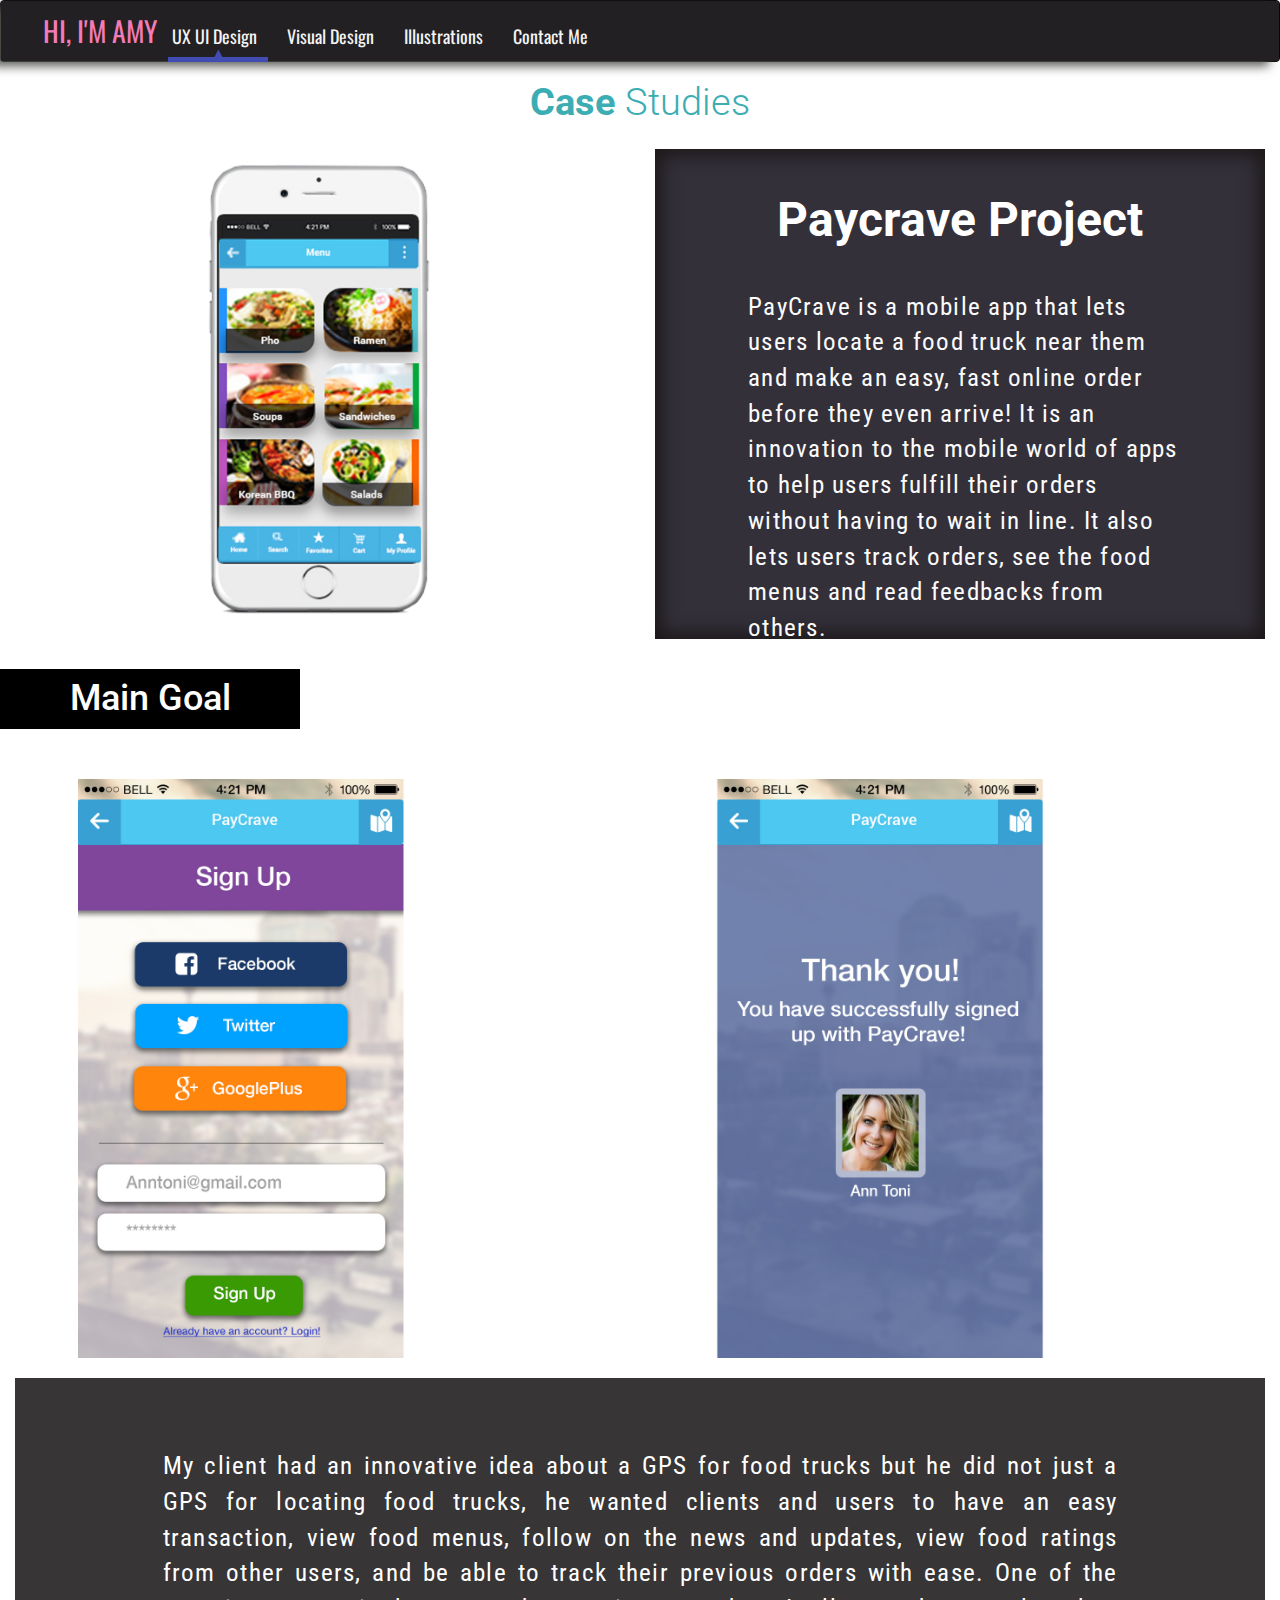
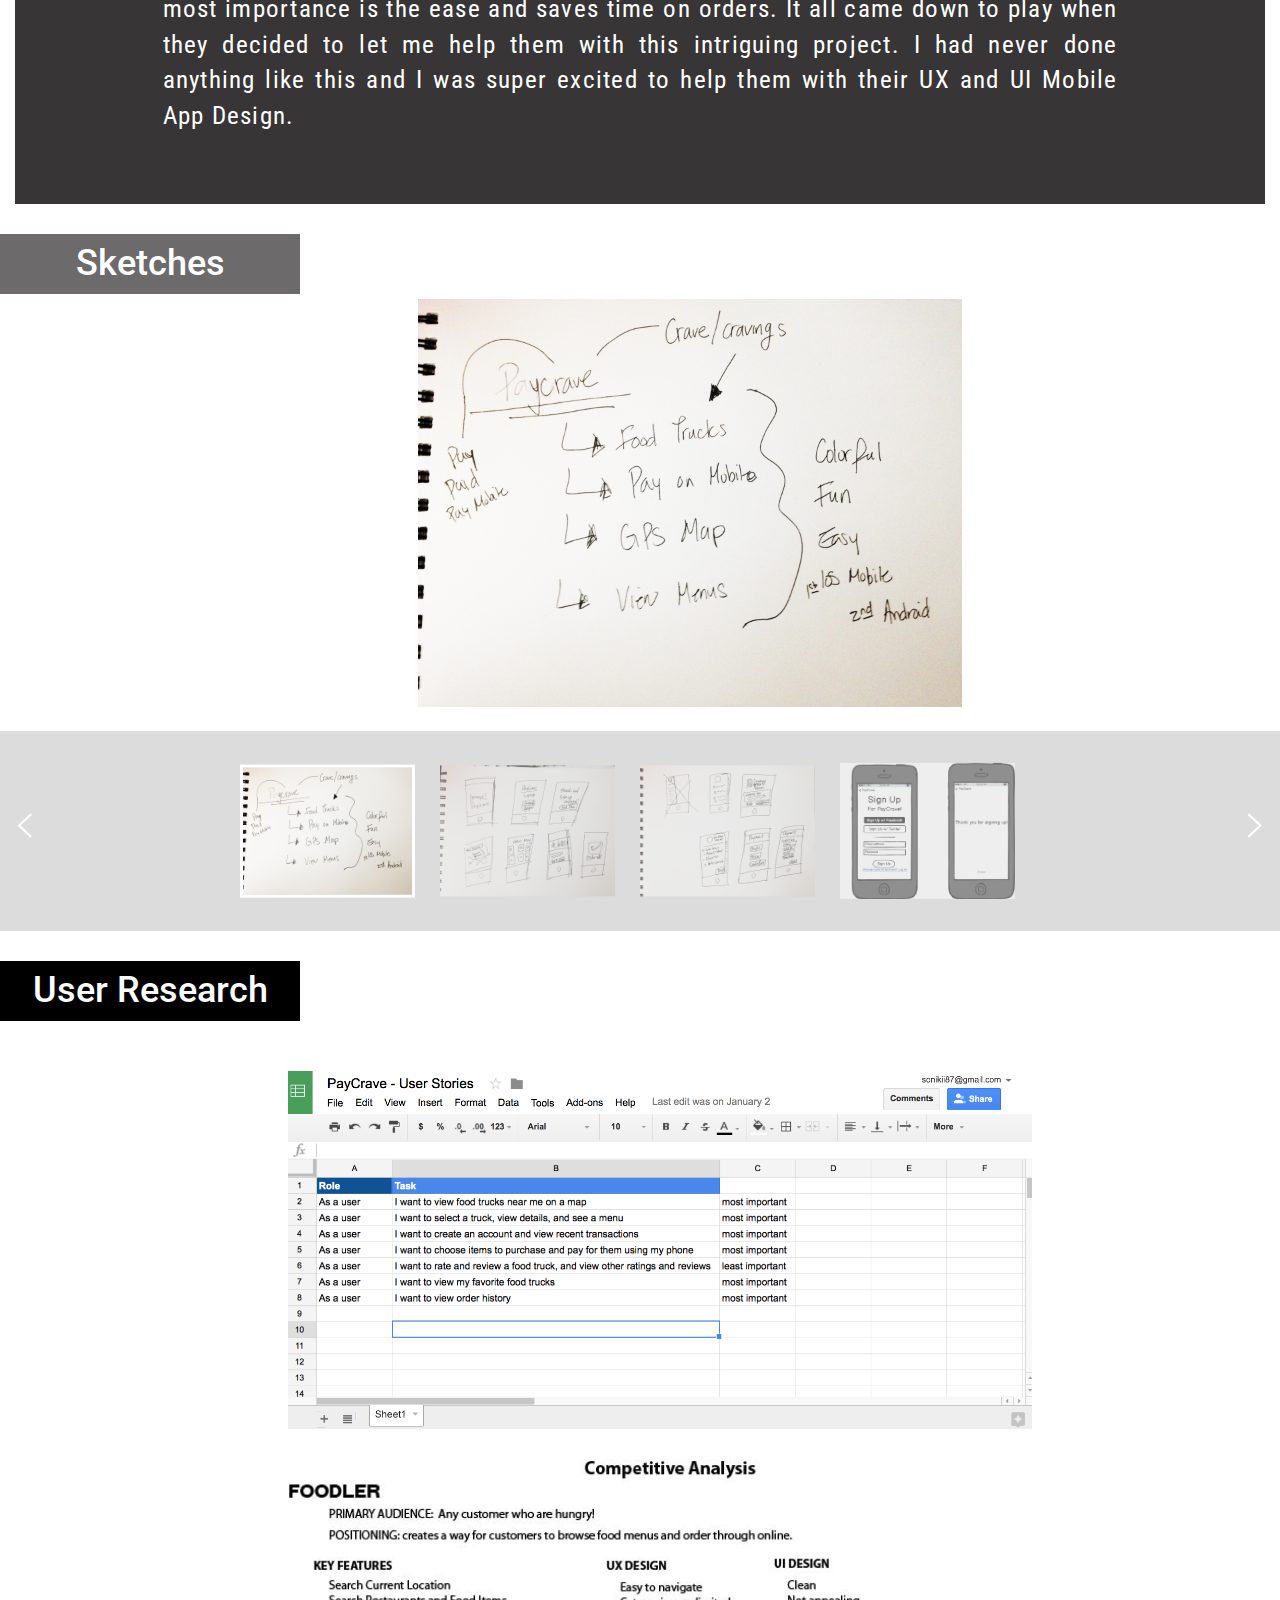
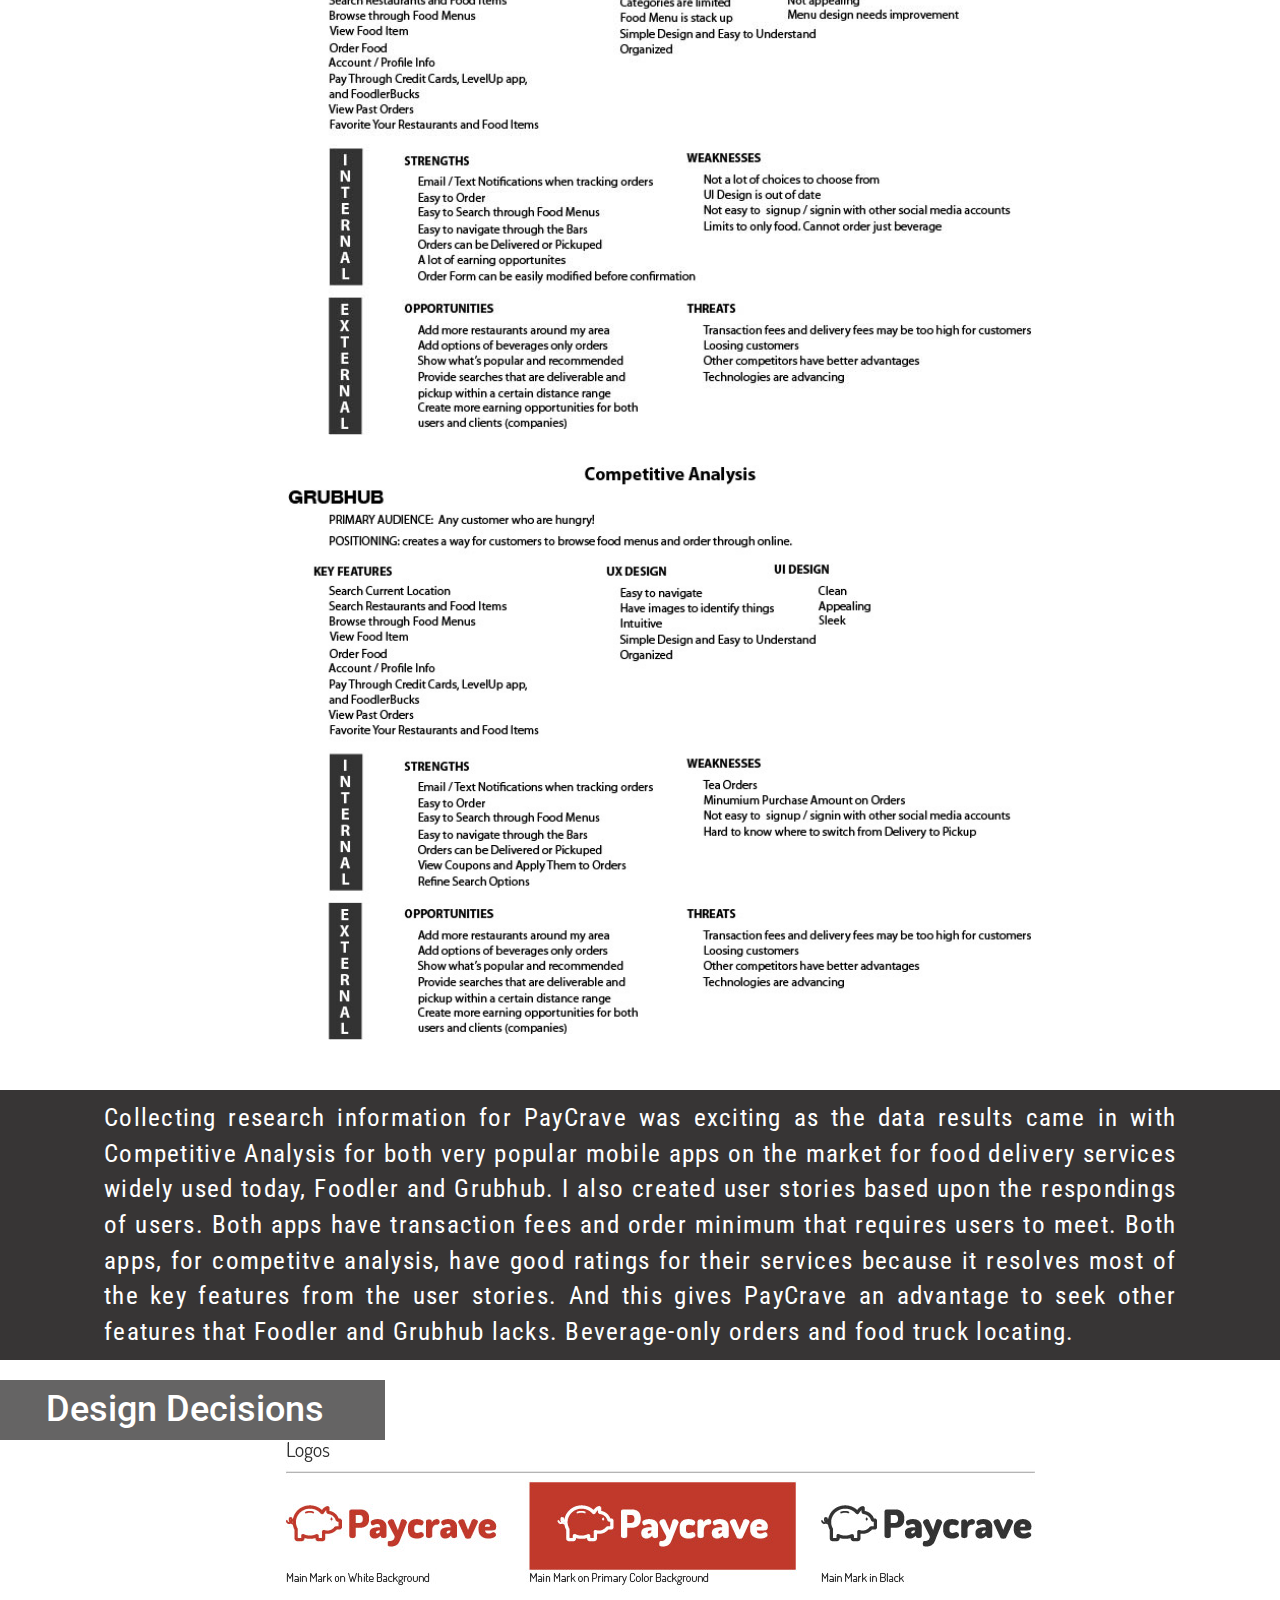
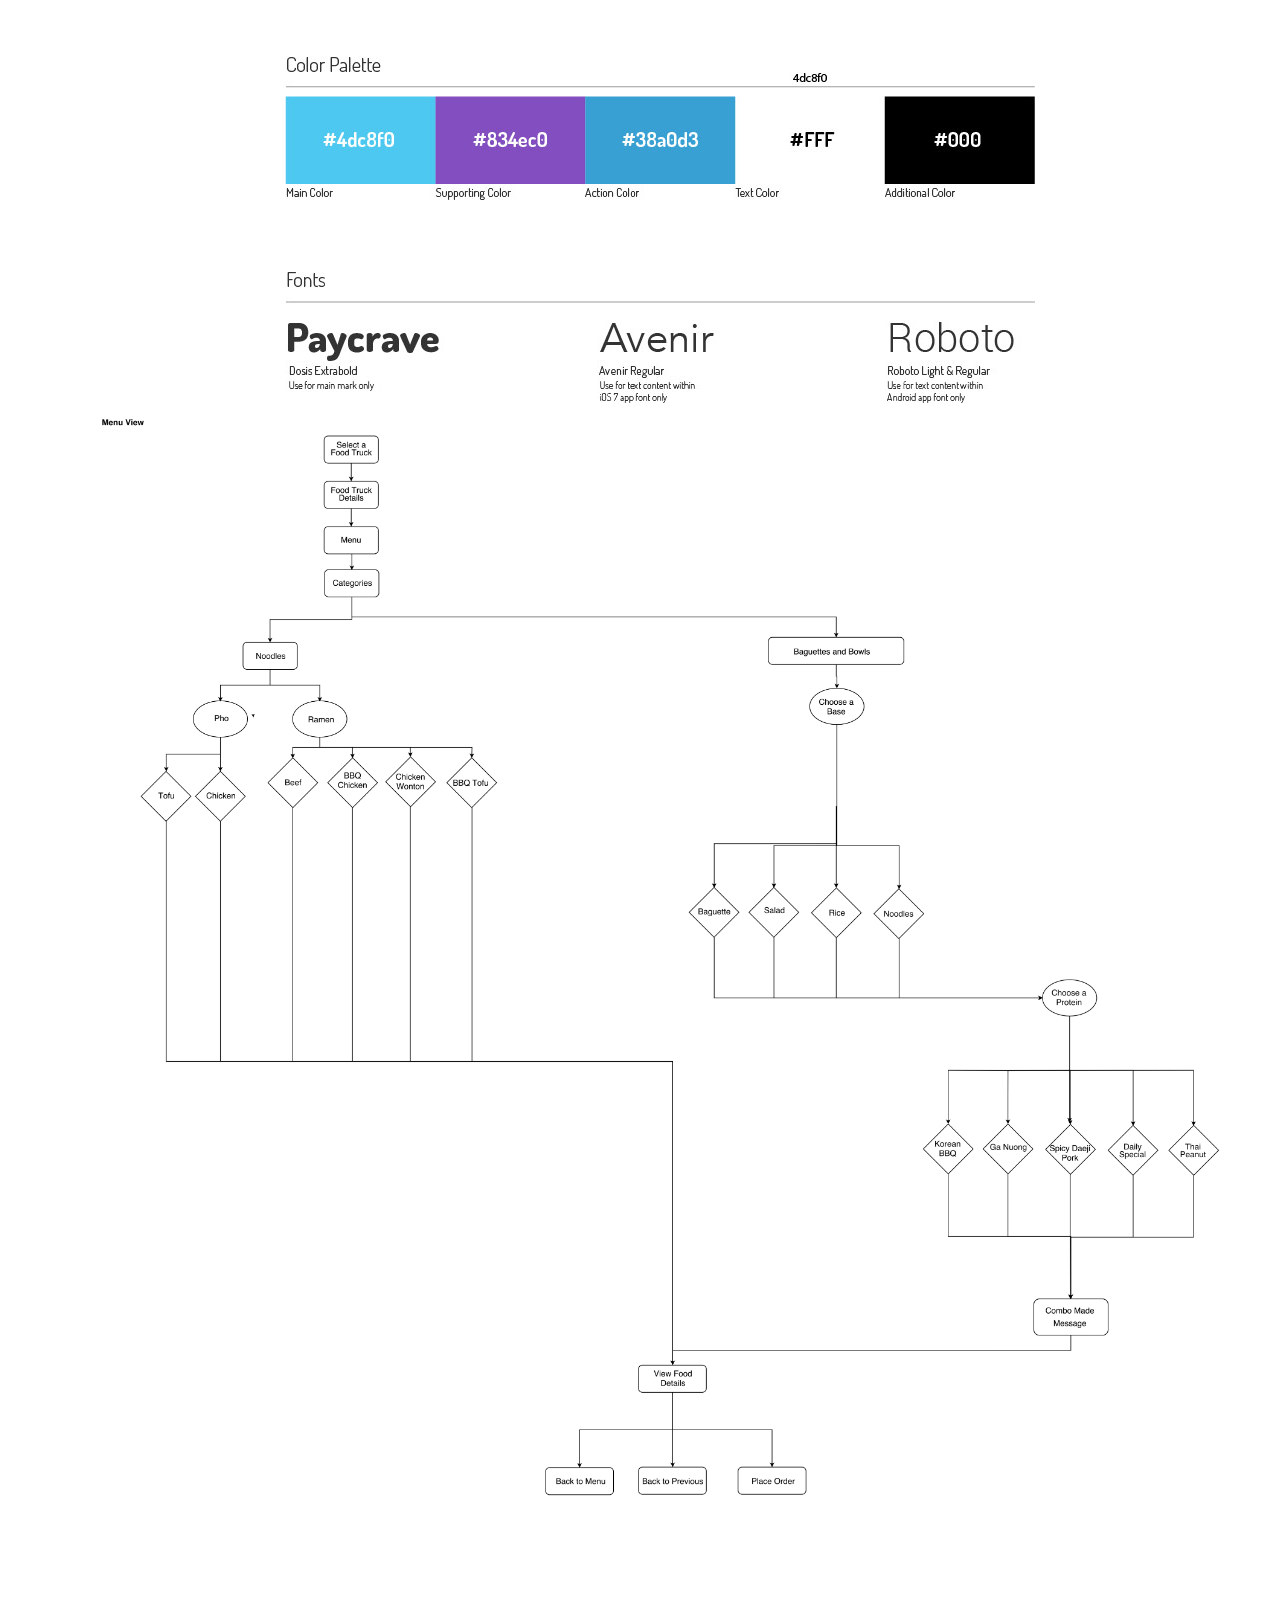
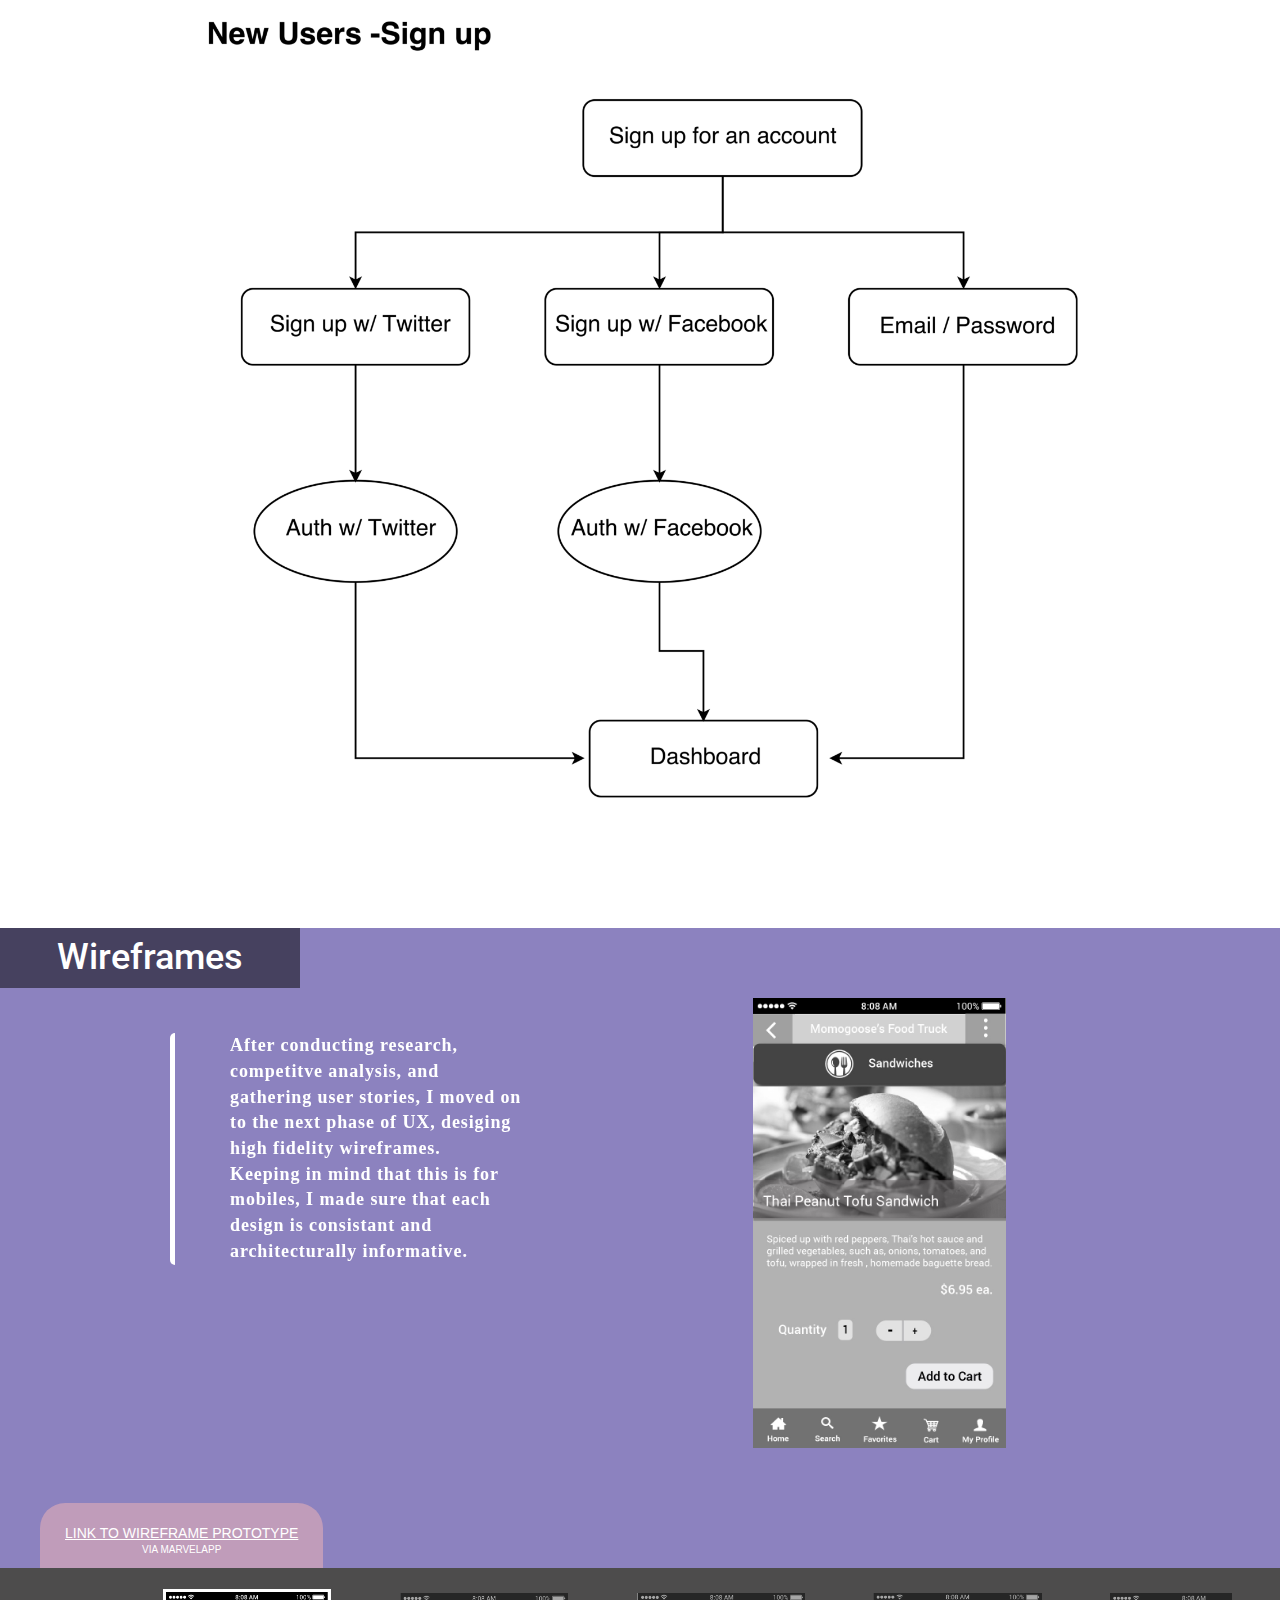
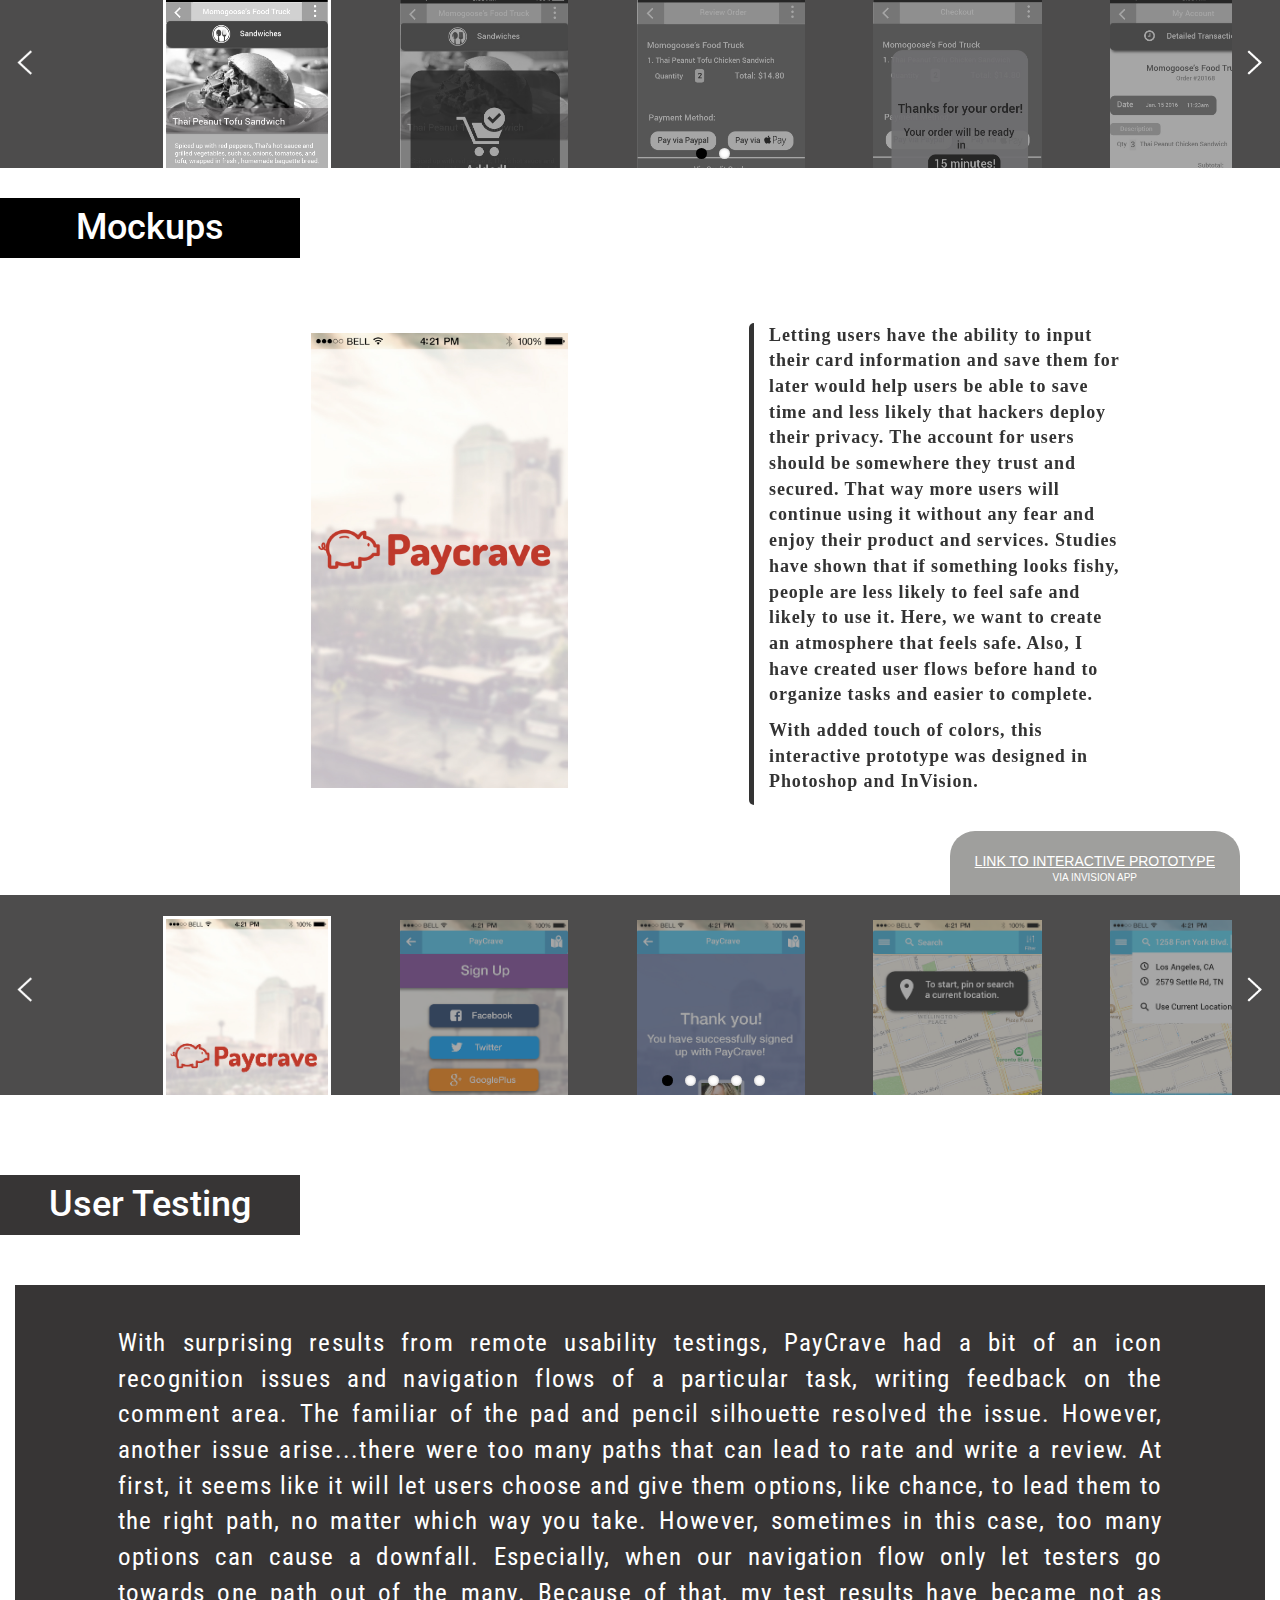
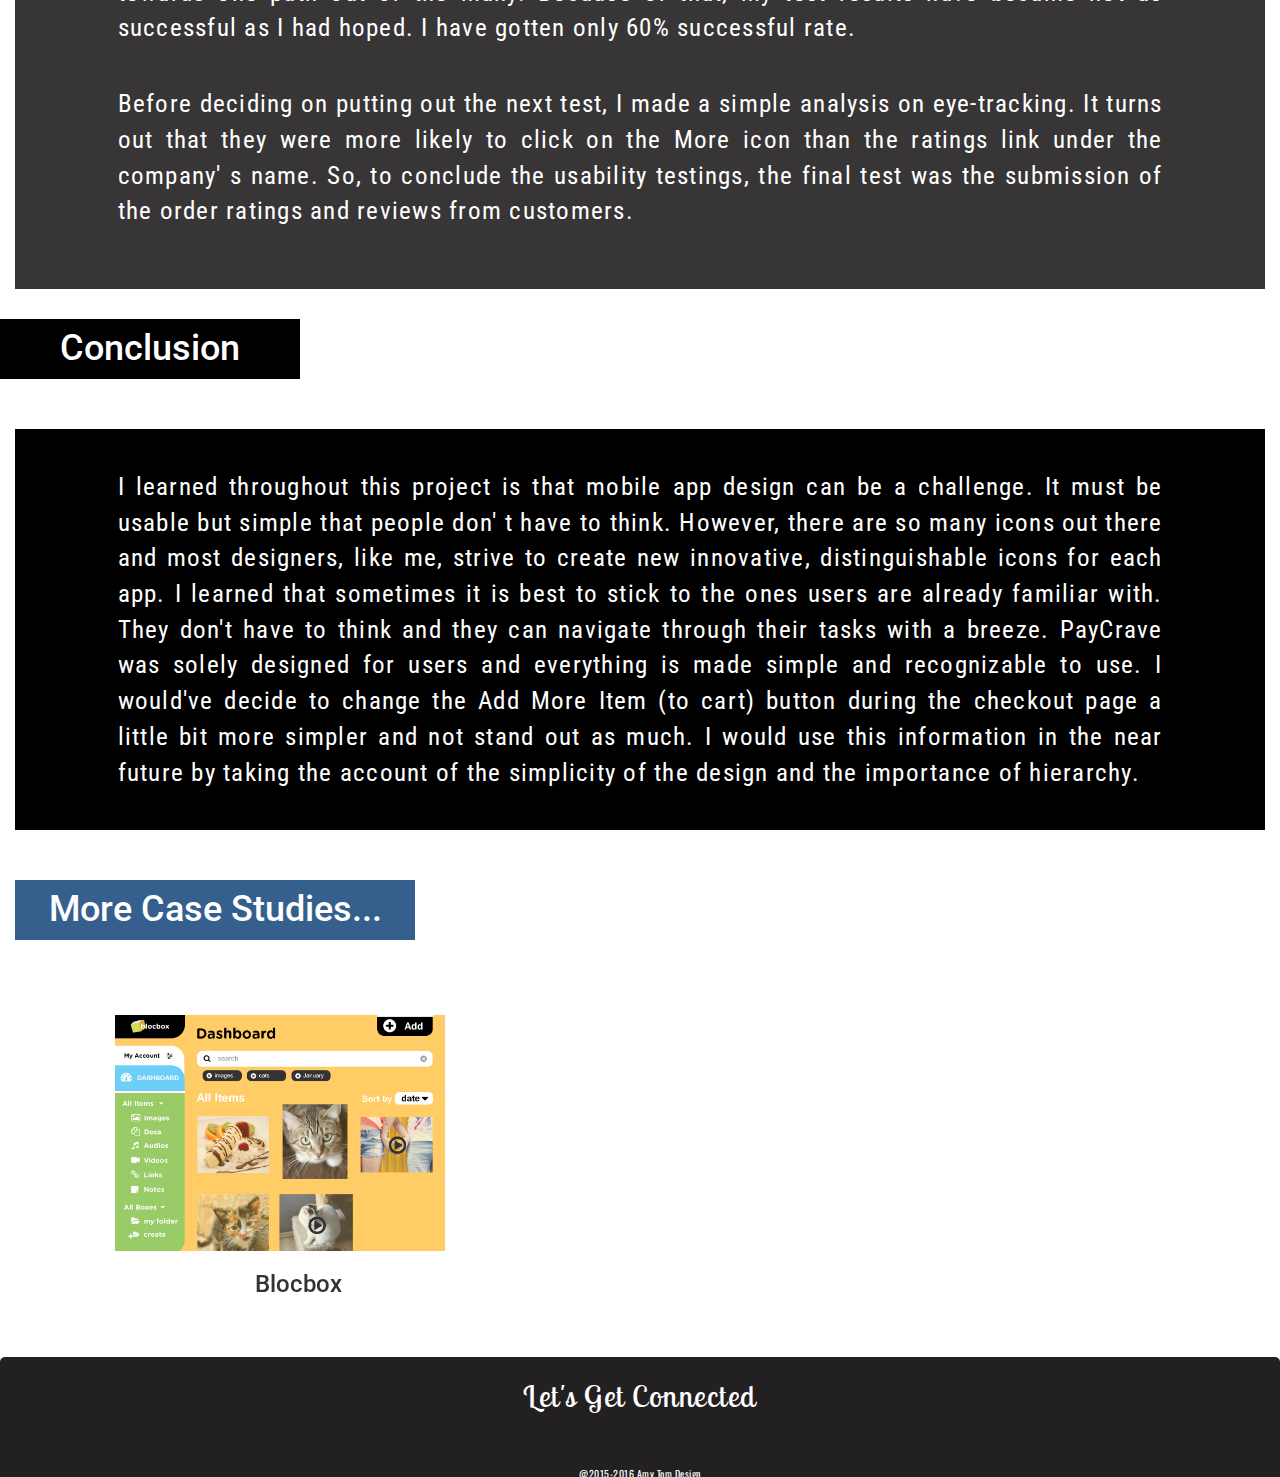
==== commit 3308d6fc: "Add files via upload" ====
--- a/case-paycrave.html
+++ b/case-paycrave.html
@@ -90,7 +90,7 @@
       <div class="row">
         <div class="col-sm-12">
           <div class="summary-description">
-            <p class="text-justify">My client had a naive idea about a GPS for food trucks but he did not just a GPS for locating food trucks, he wanted clients and users to have an easy transaction, view food menus, follow on the news and updates, view food ratings from other users, and be able to track their previous orders with ease. One of the most importance is the ease and saves time on orders. It all came down to play when they decided to let me help them with this intriguing project. I had never done anything like this and I was super excited to help them with their UX and UI Mobile App Design.</p>
+            <p class="text-justify">My client had an innovative idea about a GPS for food trucks but he did not just a GPS for locating food trucks, he wanted clients and users to have an easy transaction, view food menus, follow on the news and updates, view food ratings from other users, and be able to track their previous orders with ease. One of the most importance is the ease and saves time on orders. It all came down to play when they decided to let me help them with this intriguing project. I had never done anything like this and I was super excited to help them with their UX and UI Mobile App Design.</p>
           </div>
         </div>
       </div>
@@ -152,7 +152,7 @@
     </section>
     <section id="user-research">
       <div class="label-title">
-      <h1>User Stories</h1></div>
+      <h1>User Research</h1></div>
       <div class="research-img">
       <ul>
         <li><img src="images/research-imgs/paycrave-userstories.jpg" alt="Blocbox Survey Responses"/></li>
--- a/css/case-paycrave.css
+++ b/css/case-paycrave.css
@@ -497,6 +497,7 @@
   width: 100%;
   background: #fff;
   display: table;
+  padding-bottom: 25px;
 }
 
 #page-title {
@@ -664,6 +665,8 @@
 .right-container {
   background-color: #33303a;
   box-shadow: inset 0px 0px 17px 7px rgba(27, 22, 22, 0.9);
+  height: 490px;
+  padding: 25px;
 }
 .left-container {
   background-color: #fff;
@@ -684,10 +687,10 @@
   font-family: 'Roboto Condensed', sans-serif;
   font-weight: 400;
   width: 80%;
-  font-size: 22px;
-  padding-top: 2px;
+  font-size: 25px;
+  padding-top: 32px;
   padding-left: 12px;
-  padding-bottom: 40px;
+  padding-bottom: 20px;
 }
 #blocbox-btn {
   background-color: red;
@@ -702,7 +705,7 @@
   width: 35%;
   margin: 0px auto;
   padding: 5px;
-  margin-top: 55px; 
+  margin-top: 5px; 
 }
 #blockbox-btn a{
   color: yellow;
@@ -735,6 +738,7 @@
   z-index: 10;
   display: block;
   position: relative;
+  text-decoration: underline;
 }
 
 /**SUMMARY PORTION**/
@@ -755,6 +759,8 @@
 .more-case .label-title{
 	background:#35608d;
 	margin-top:50px;
+  width: 400px;
+  text-align: center;
 }
 #slider1 .flex-direction-nav,
 #slider2 .flex-direction-nav,
@@ -850,6 +856,10 @@
 .label-title{
   background-color: #000;
   color: white;
+  margin-top: 30px;
+  width: 300px;
+  height: 60px;
+  margin-bottom: 50px;
 }
 .user-testing .label-title{
   background:  #373535;
@@ -866,10 +876,11 @@
 .summary-description {
   background-color: #373535;
   color: white;
+  padding: 50px;
 }
 .summary-description p {
   font-family: 'Roboto Condensed', sans-serif;
-  font-size: 21px;
+  font-size: 25px;
   margin-bottom: 0;
   padding: 20px 40px;
   width: 90%;
@@ -1176,7 +1187,7 @@
 .flex-control-nav,
 .flex-direction-nav {
   margin: 0;
-  padding: 0;
+  padding-left: 50px;
   list-style: none;
 }
 .flex-pauseplay span {
@@ -1445,7 +1456,7 @@
 }
 .research-description p {
   font-family: 'Roboto Condensed', sans-serif;
-  font-size: 21px;
+  font-size: 25px;
   margin-bottom: 0;
   width: 90%;
   padding: 10px 40px; 
@@ -1464,14 +1475,15 @@
  * ====================================================================================================================*/
  .center-title {
   background: #656464;
-  width: 300px;
-  height: 50px; 
+  width: 400px;
+  height: 60px; 
+  text-align: center;
 }
 
  .center-title h1 {
   text-align: center;
   color: white;
-  padding: 5px;
+  padding: 10px;
  }
  .decisions-img ul {
   list-style-type: none;
@@ -1492,10 +1504,10 @@
  }
  .user-testing-description .first-paragraph p{
   font-family: 'Roboto Condensed', sans-serif;
-  font-size: 21px;
+  font-size: 25px;
   margin-bottom: 0;
   width: 90%;
-  padding: 10px 40px;
+  padding: 40px;
 }
 .second-paragraph{
   background: #373535;
@@ -1507,8 +1519,9 @@
 }
 .user-testing-description p{
   width: 90%;
-  padding: 10px 40px;
+  padding: 0px 40px 60px;
   margin-bottom: 0px;
+  font-size: 25px;
 }
 .conclusion {
 
@@ -1516,9 +1529,8 @@
 .conclusion-description .first-paragraph {
 
   font-family: 'Roboto Condensed', sans-serif;
-  font-size: 21px;
+  font-size: 25px;
   margin-bottom: 0;
-
 }
 .conclusion .label-title {
   font-size: 20px;
@@ -1529,10 +1541,10 @@
 .conclusion-description .first-paragraph p{
   color: white;
   font-family: 'Roboto Condensed', sans-serif;
-  font-size: 21px;
+  font-size: 25px;
   margin-bottom: 0;
   width: 90%;
-  padding: 10px 40px;
+  padding: 40px;
 }
 .conclusion-description .second-paragraph {
   font-family: 'Roboto Condensed', sans-serif;
